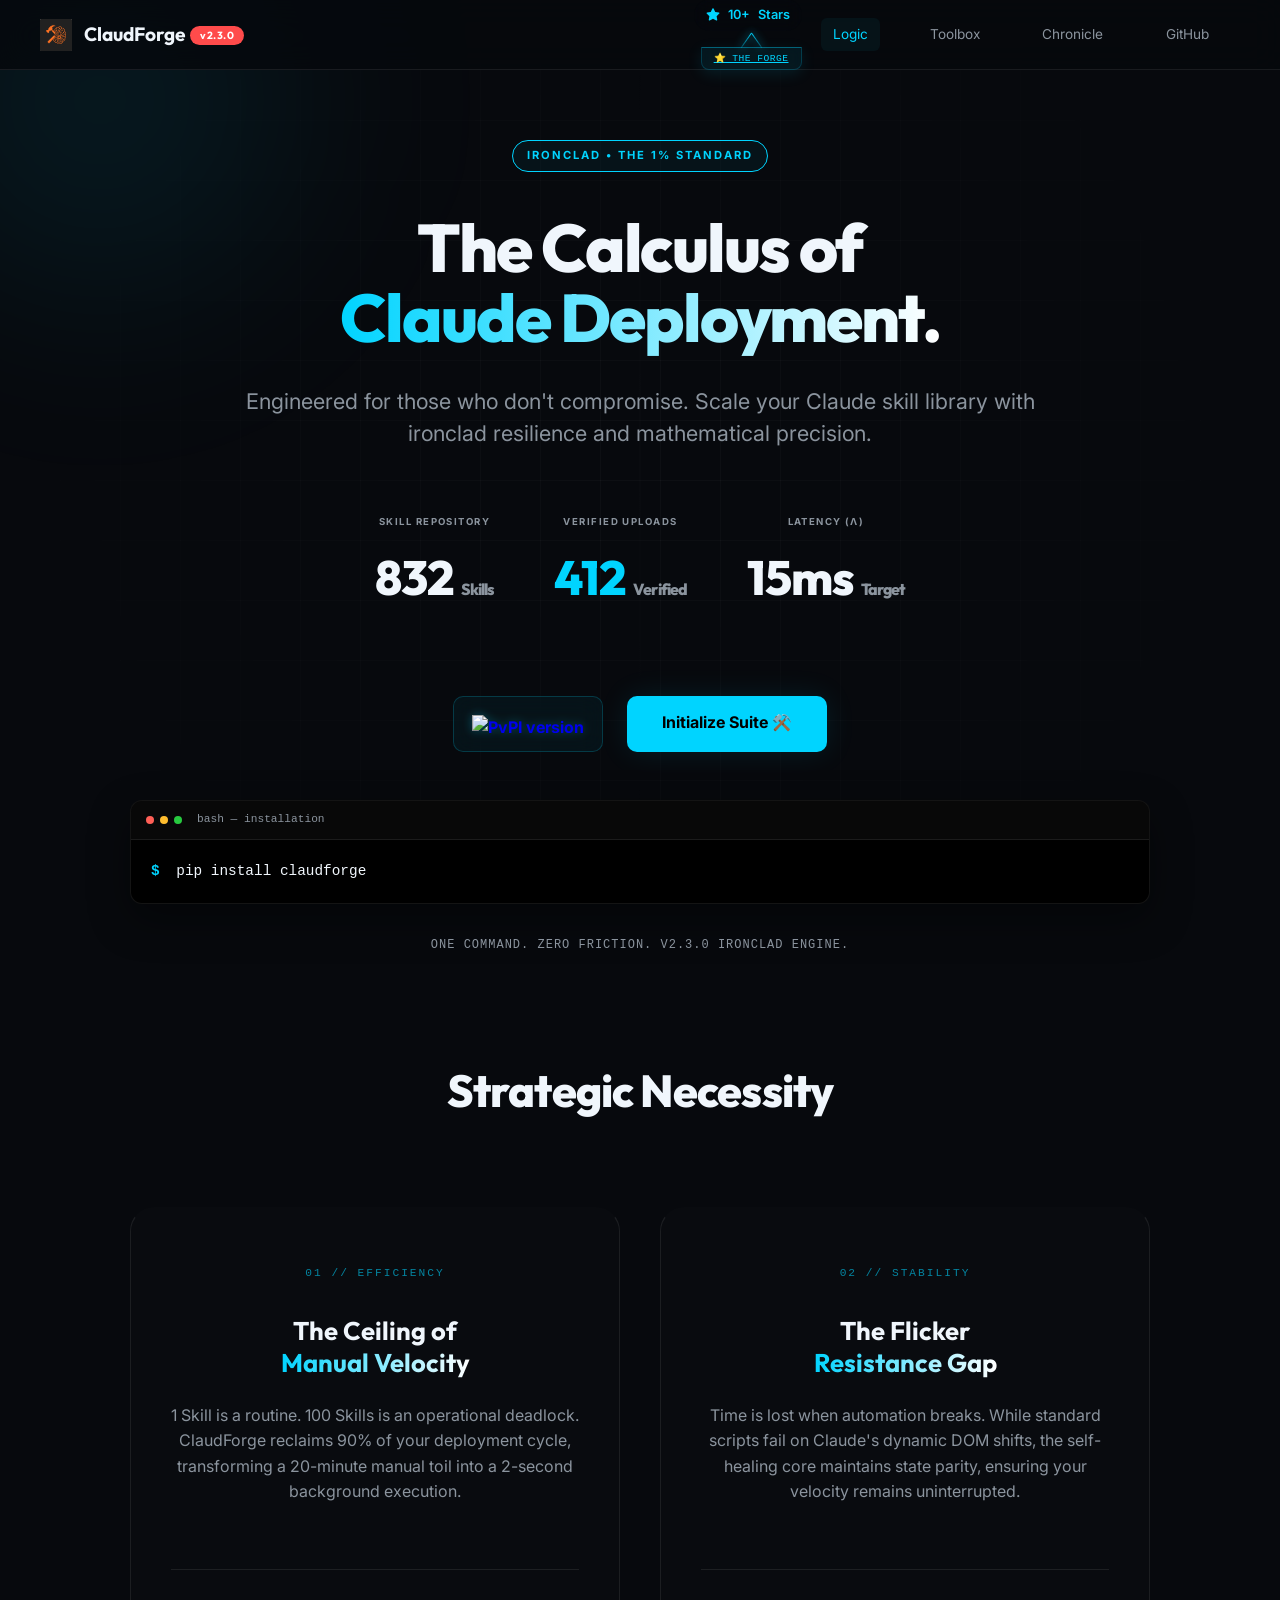
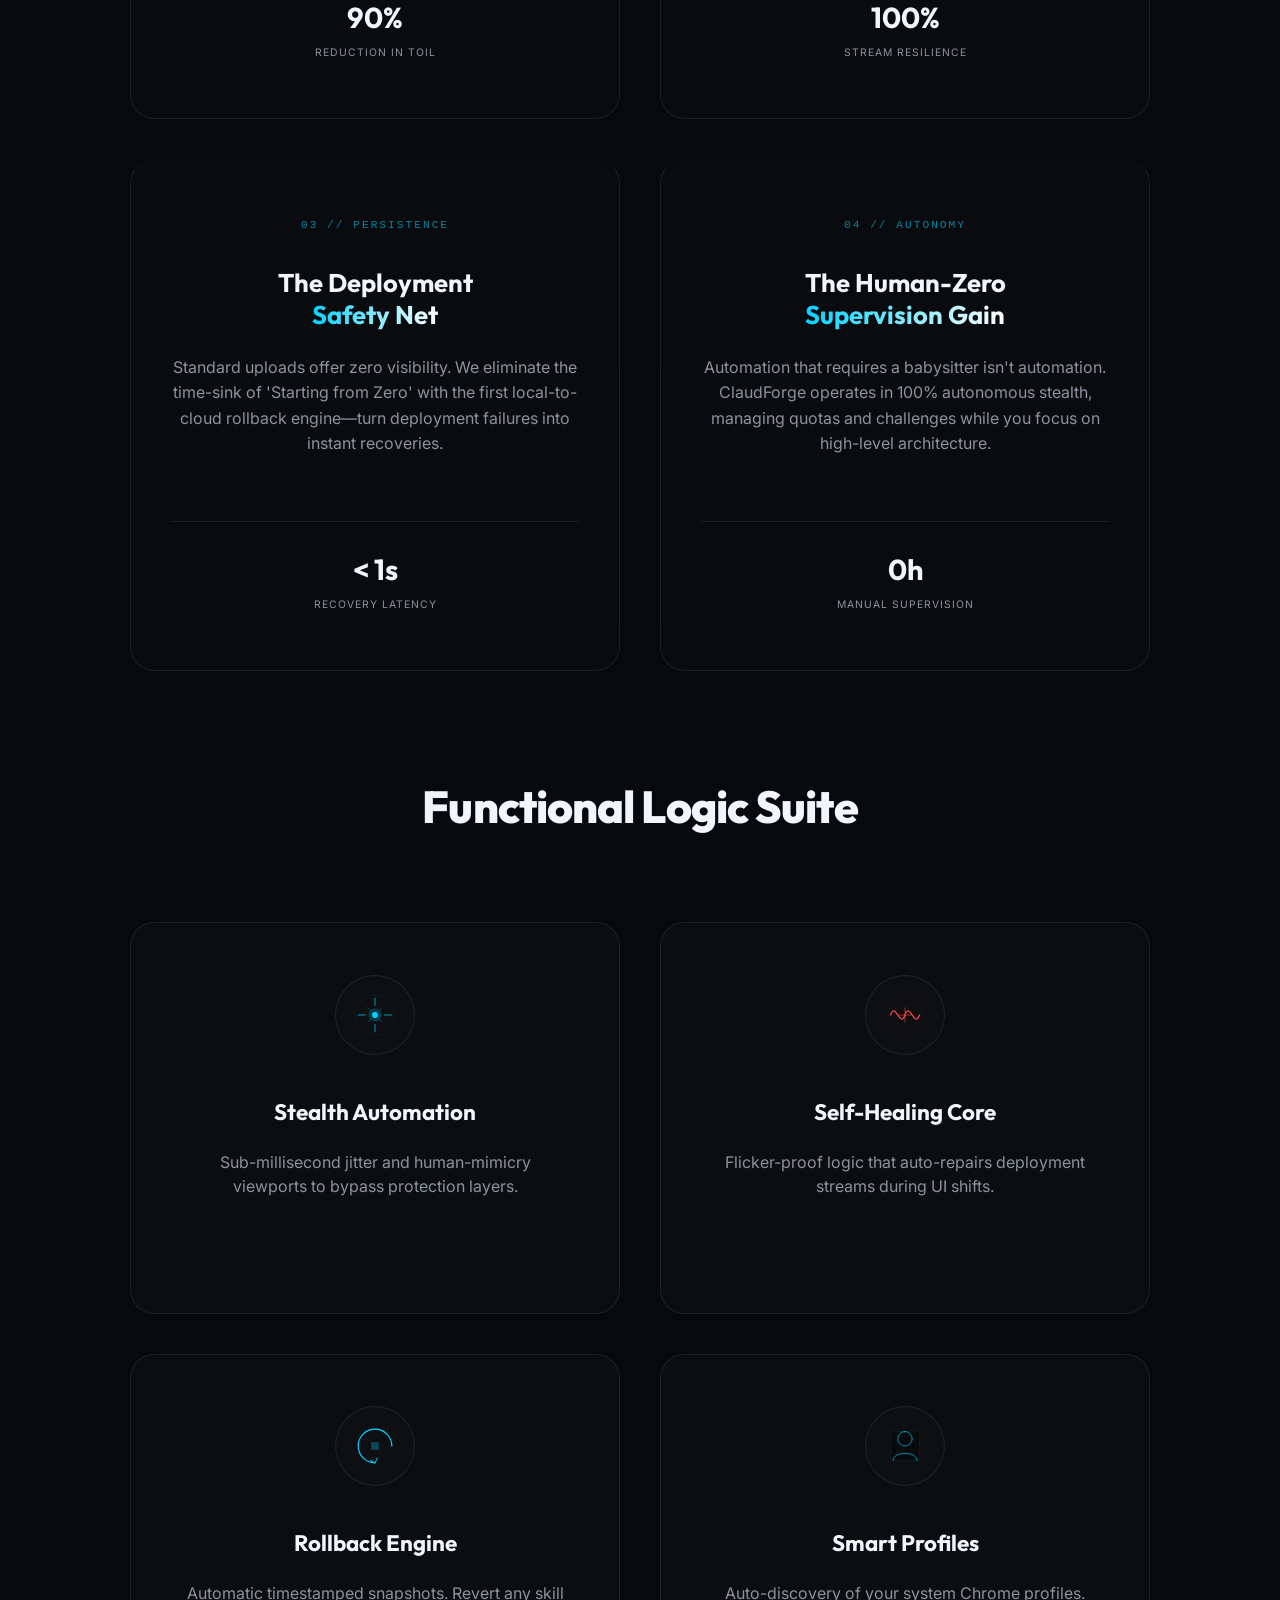
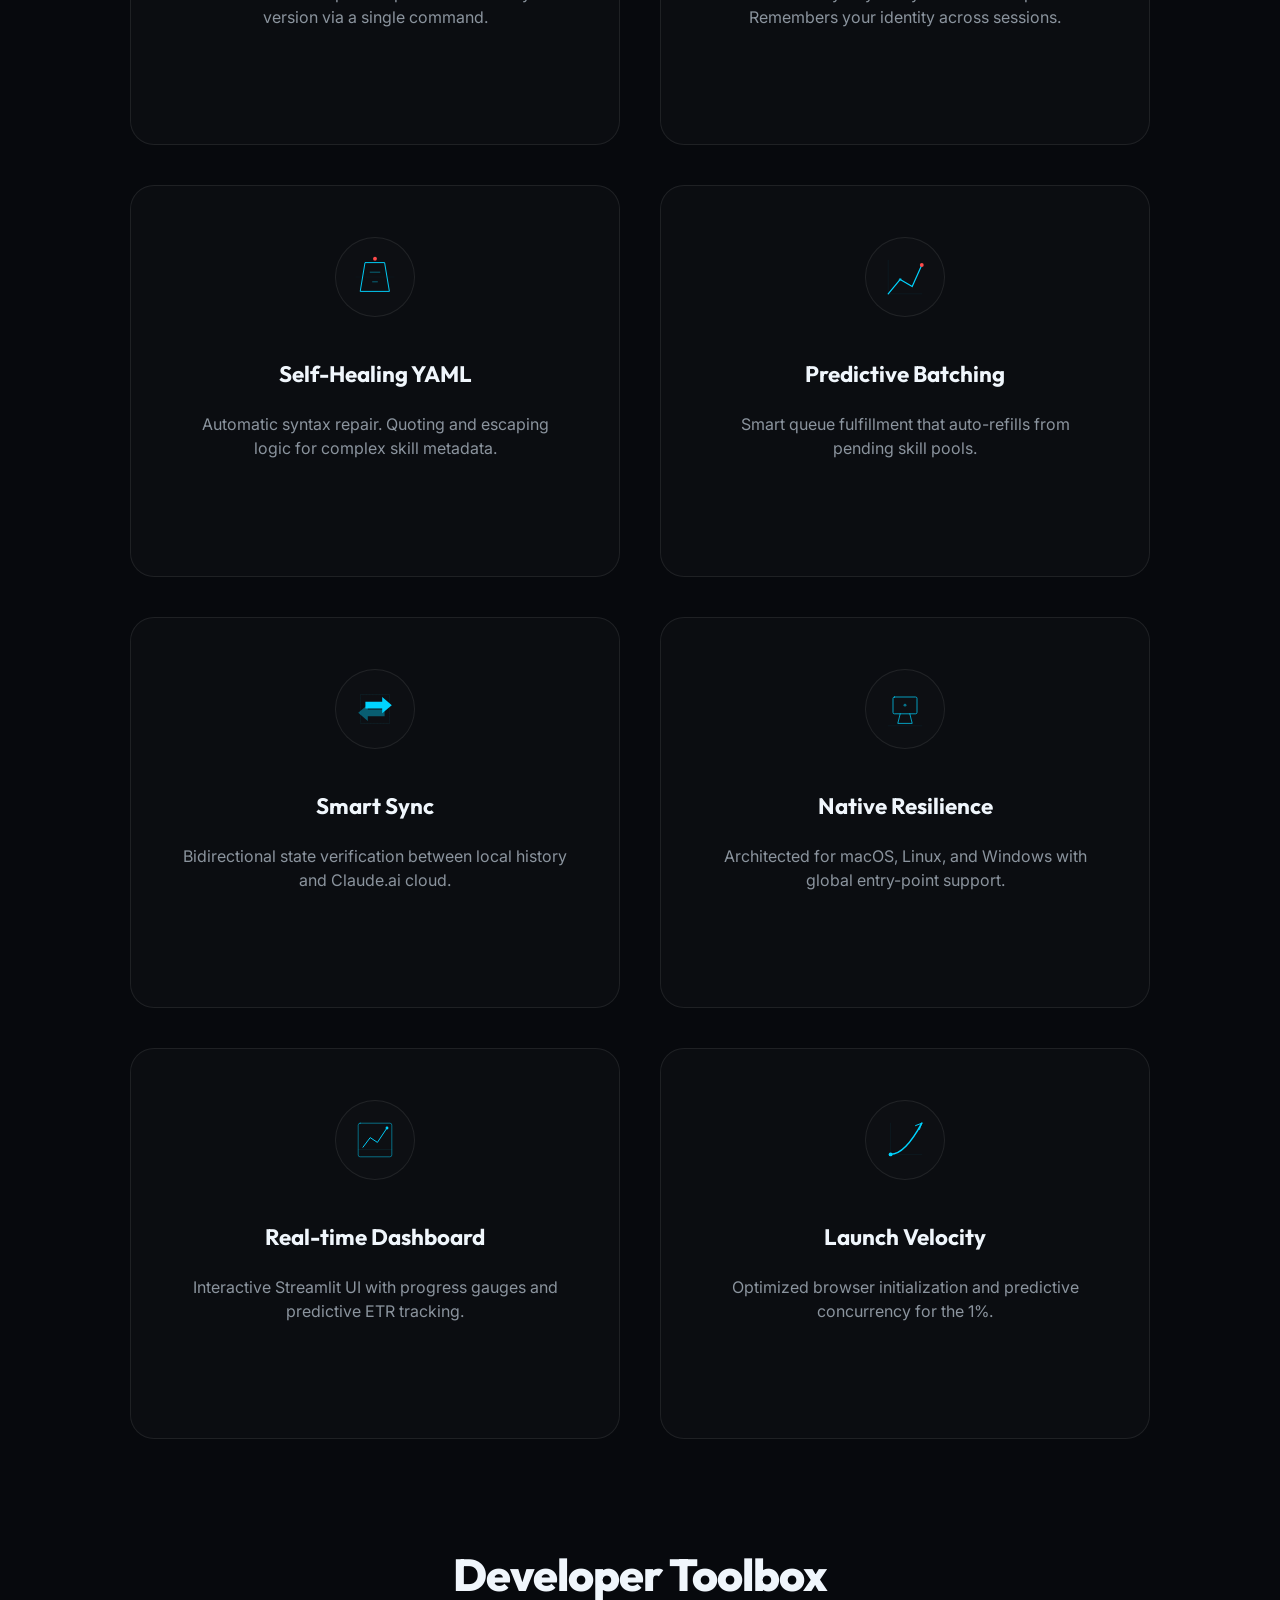
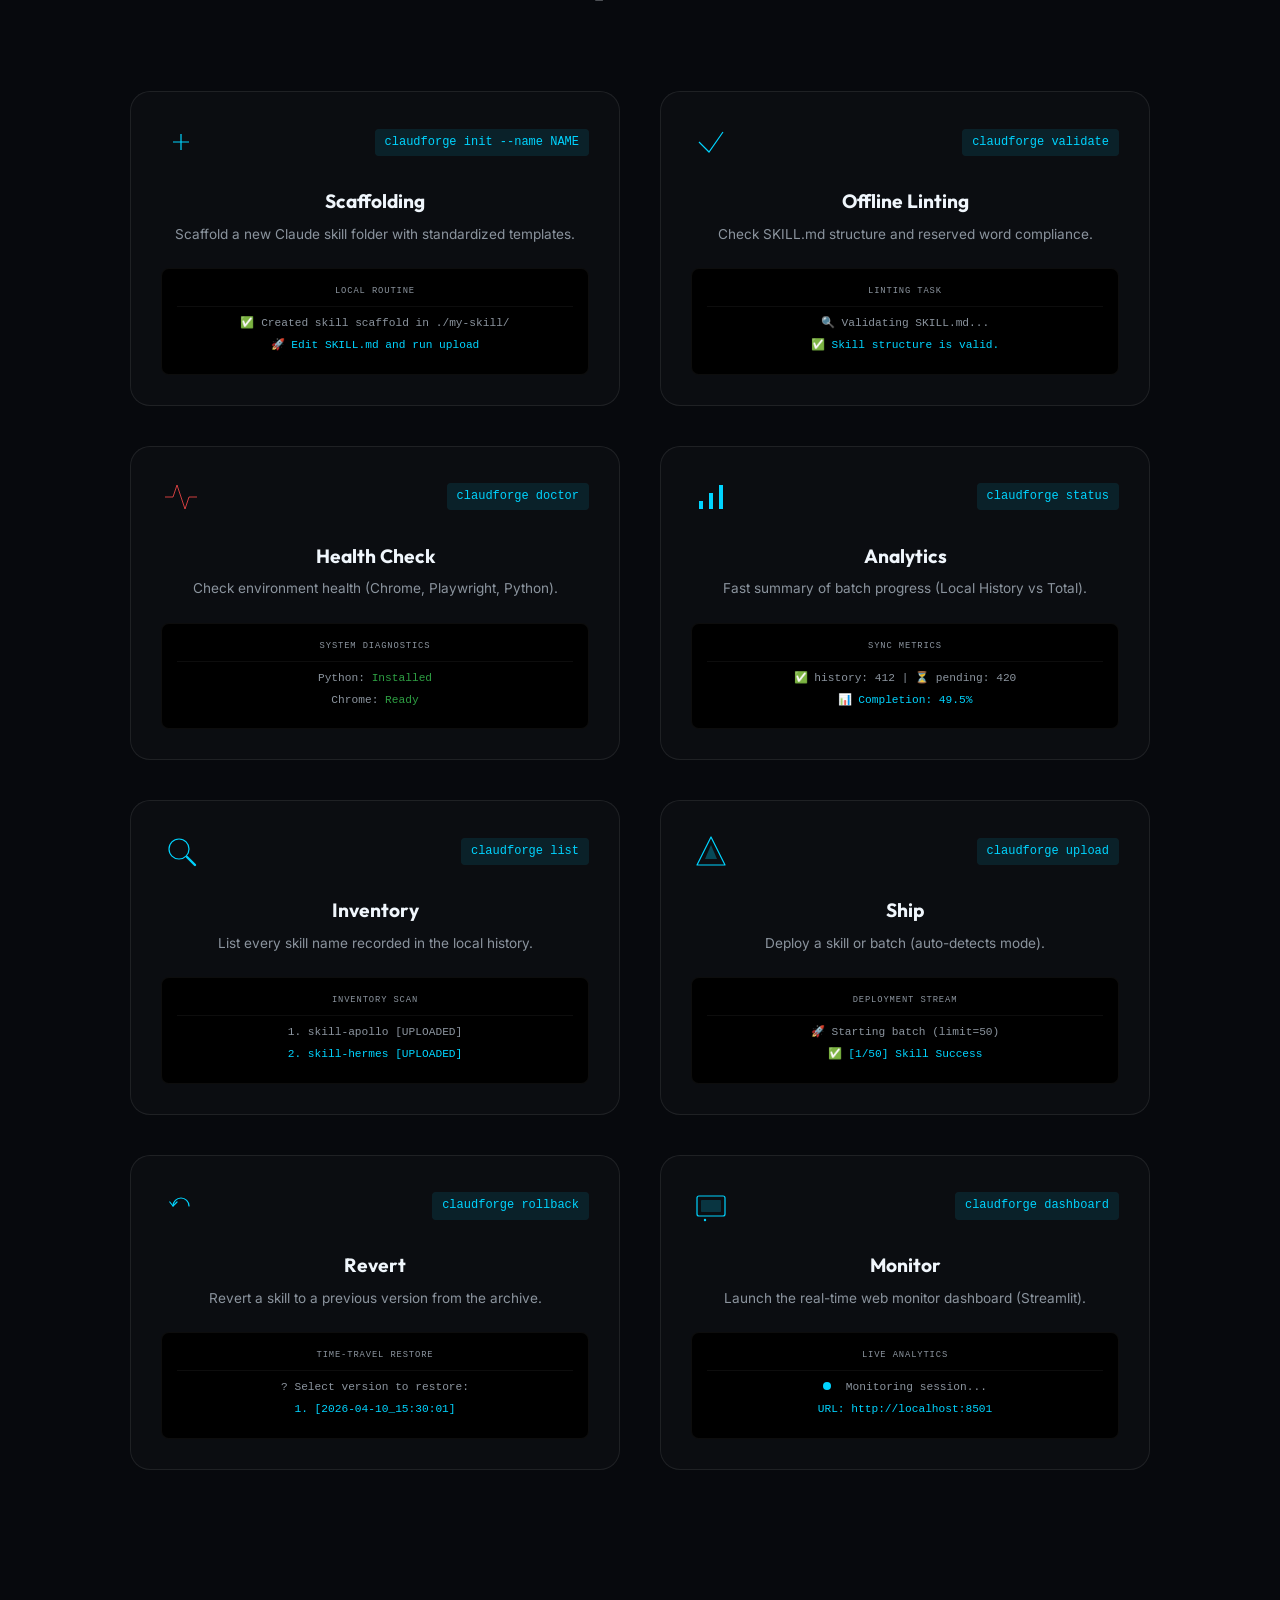
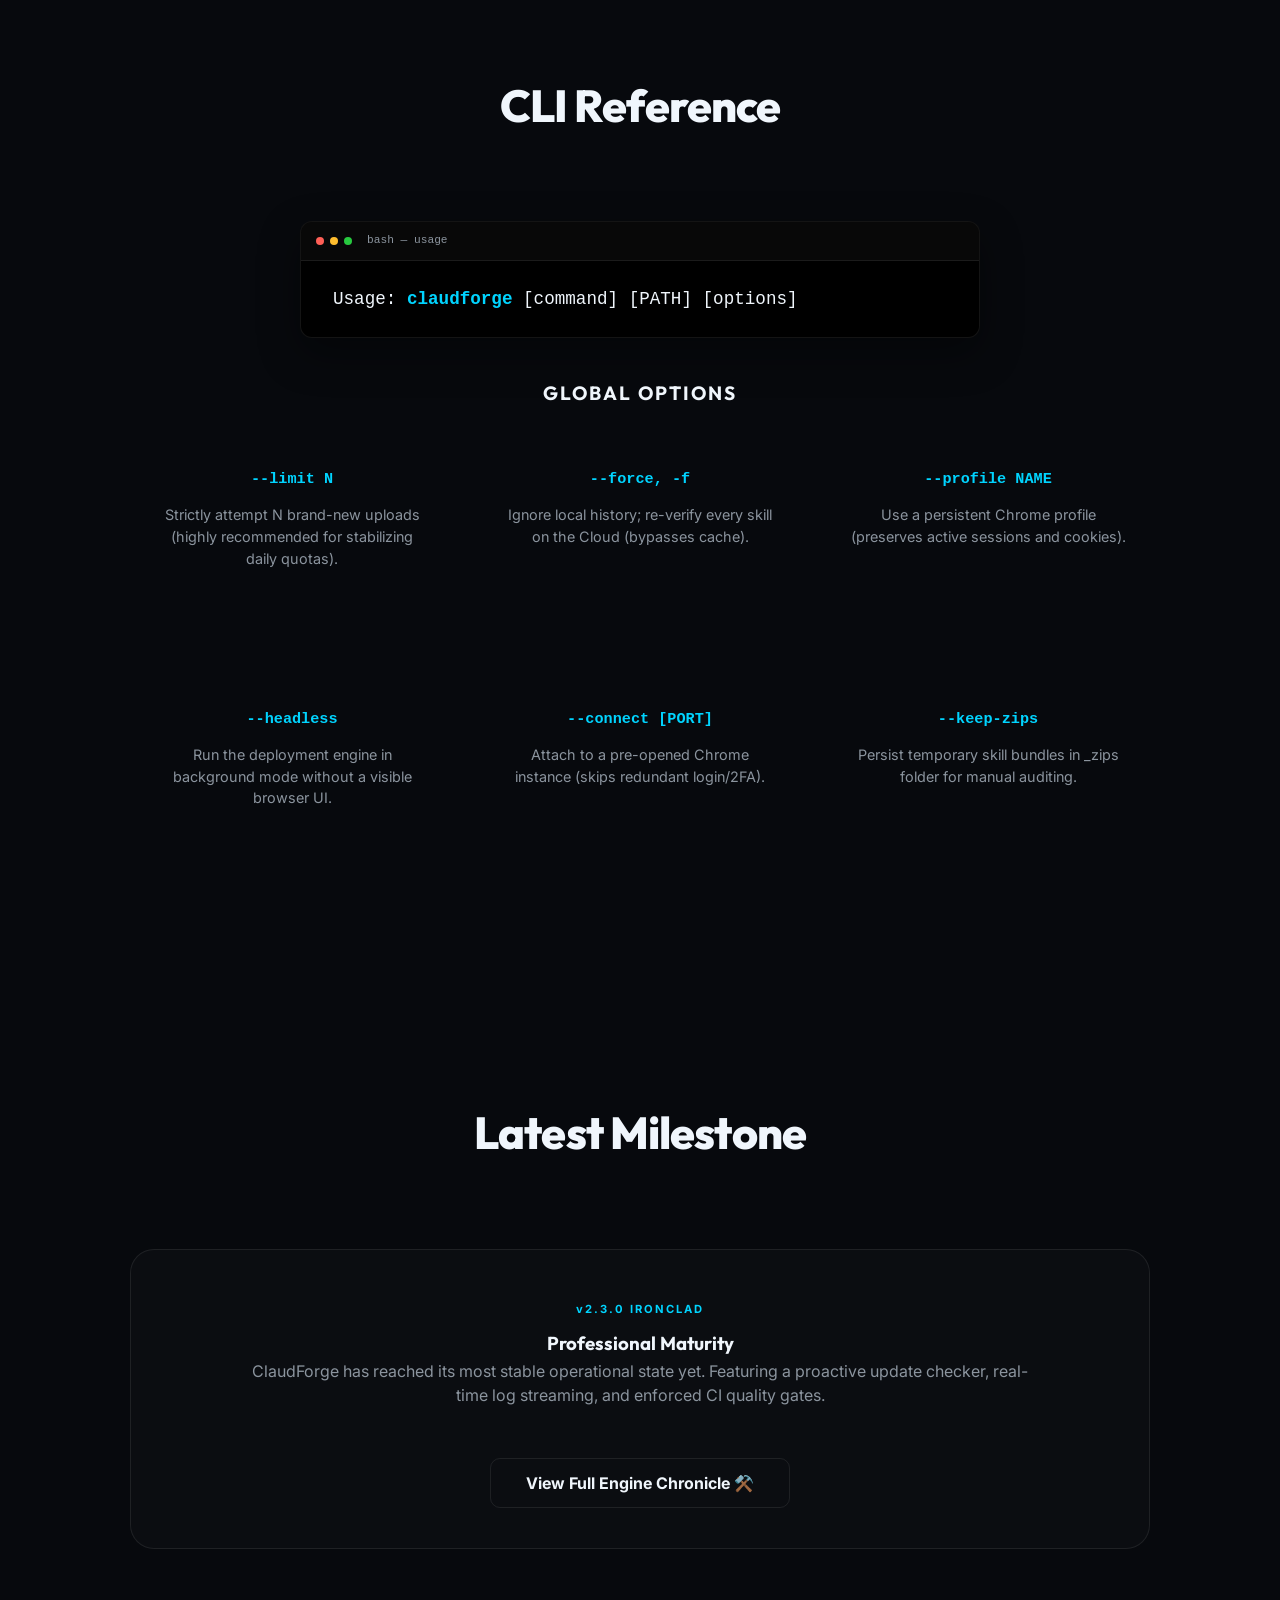
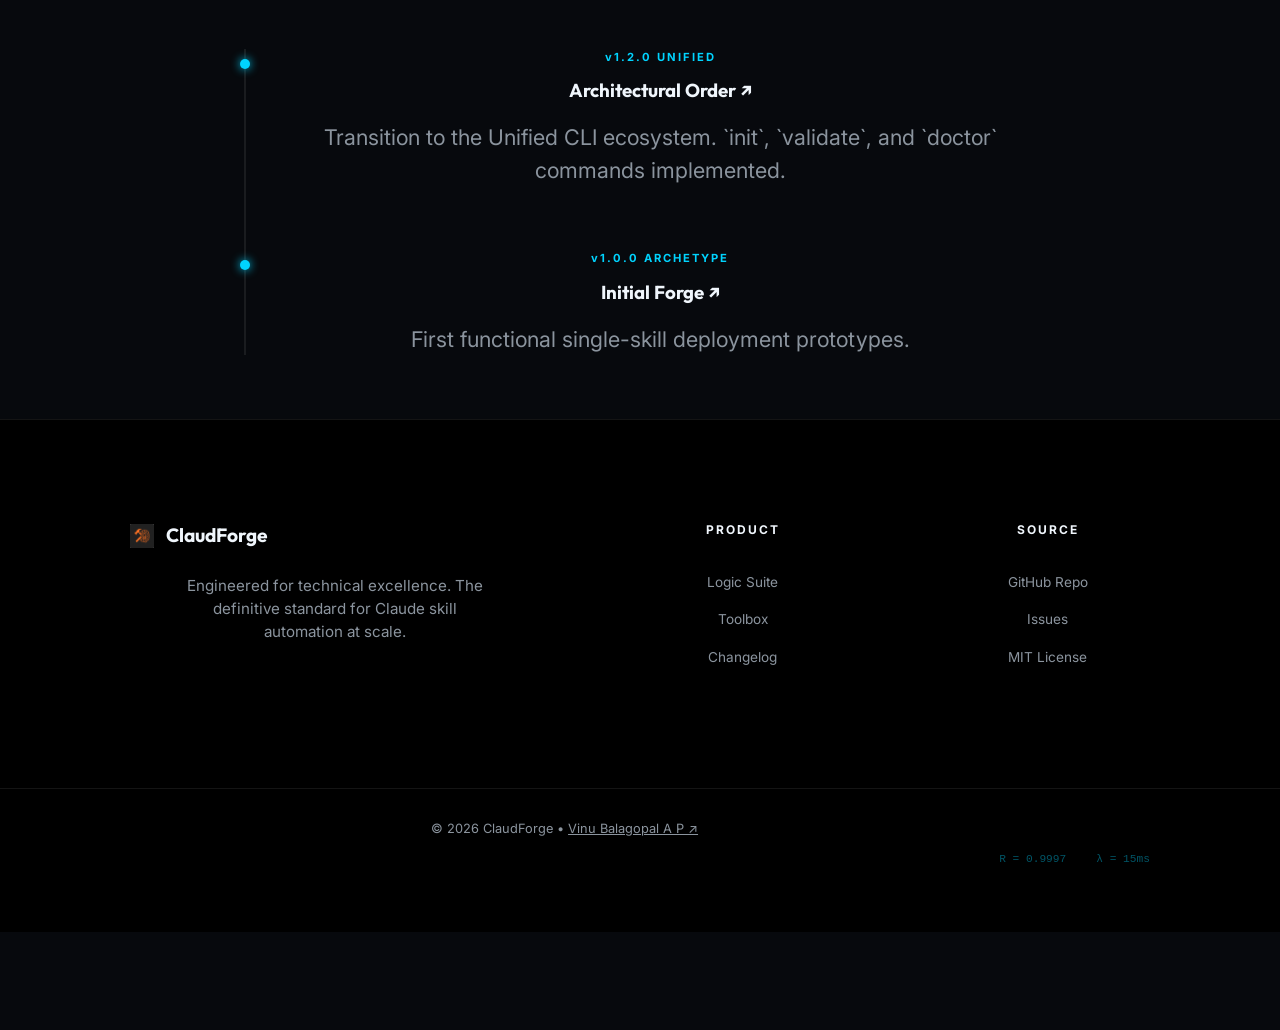
==== website/index.html @ d0386221 "feat: overhaul website navigation, add documentation and changelog pages, and implement visual captu" ====
<!DOCTYPE html>
<html lang="en">
<head>
    <meta charset="UTF-8">
    <meta name="viewport" content="width=device-width, initial-scale=1.0">
    <title>ClaudForge — Automate Claude.ai Skills Uploads | CLI Tool</title>
    
    <meta name="description" content="Deploy 100+ Claude.ai skills with ironclad reliability. ClaudForge IRONCLAD features a mathematically optimized core, self-healing automation, and real-time monitoring.">
    <meta name="keywords" content="claude, skills, automation, cli, mcp, playwright, bulk upload, claudforge, ai automation">
    <link rel="canonical" href="https://claudforge.vercel.app/">

    <!-- Social Media Preview (OG) -->
    <meta property="og:type" content="website">
    <meta property="og:url" content="https://claudforge.vercel.app/">
    <meta property="og:title" content="ClaudForge — The Calculus of Claude Deployment">
    <meta property="og:description" content="Scale your Claude skill library with ironclad resilience and mathematical precision.">
    <meta property="og:image" content="https://claudforge.vercel.app/assets/og-image.png">
    <meta property="og:image:width" content="1200">
    <meta property="og:image:height" content="630">
    <meta property="og:image:alt" content="ClaudForge — The Calculus of Claude Deployment">

    <!-- Twitter Preview -->
    <meta name="twitter:card" content="summary_large_image">
    <meta name="twitter:url" content="https://claudforge.vercel.app/">
    <meta name="twitter:title" content="ClaudForge — The Calculus of Claude Deployment">
    <meta name="twitter:description" content="Engineered for those who don't compromise. The definitive standard for Claude skill automation.">
    <meta name="twitter:image" content="https://claudforge.vercel.app/assets/og-image.png">

    <!-- JSON-LD Structured Data -->
    <script type="application/ld+json">
    {
      "@context": "https://schema.org",
      "@type": "SoftwareApplication",
      "name": "ClaudForge",
      "description": "High-performance CLI suite for automating Claude.ai Skills uploads using Playwright.",
      "applicationCategory": "DeveloperApplication",
      "operatingSystem": "macOS, Windows, Linux",
      "url": "https://claudforge.vercel.app",
      "downloadUrl": "https://pypi.org/project/claudforge/",
      "softwareVersion": "2.3.0",
      "author": {
        "@type": "Person",
        "name": "Vinu Balagopal A P"
      },
      "keywords": "claude, skills, automation, cli, mcp, playwright"
    }
    </script>
    
    <link rel="stylesheet" href="style.css">
    <link rel="preconnect" href="https://fonts.googleapis.com">
    <link rel="preconnect" href="https://fonts.gstatic.com" crossorigin>
    <link href="https://fonts.googleapis.com/css2?family=Inter:wght@400;600;800&family=Outfit:wght@400;700&display=swap" rel="stylesheet">
    
    <link rel="icon" type="image/x-icon" href="assets/favicon/favicon.ico">
    <link rel="icon" type="image/png" sizes="32x32" href="assets/favicon/favicon-32x32.png">
    <link rel="icon" type="image/png" sizes="16x16" href="assets/favicon/favicon-16x16.png">
    <link rel="apple-touch-icon" sizes="180x180" href="assets/favicon/apple-touch-icon.png">
    <link rel="manifest" href="assets/favicon/site.webmanifest">
    
    <style>
        html { scroll-behavior: smooth; }
    </style>
</head>
<body class="ironclad-theme">

    <div class="math-grid"></div>
    <div class="glow-orb" id="orb-1"></div>

    <input type="checkbox" id="menu-check">
    <nav class="glass-nav">
        <div class="container nav-flex">
            <div class="nav-col-left">
                <div class="logo">
                    <img src="assets/favicon/logo.svg" alt="ClaudForge" width="32">
                    <span>ClaudForge <span class="badge-v">v2.3.0</span></span>
                </div>
            </div>

            <div class="nav-col-center">
                <div class="nav-stars-assembly" id="gh-stars-sign">
                    <div class="stars-upper">
                        <svg viewBox="0 0 16 16" width="14" height="14" fill="currentColor"><path d="M8 .25a.75.75 0 0 1 .673.418l1.882 3.815 4.21.612a.75.75 0 0 1 .416 1.279l-3.046 2.97.719 4.192a.75.75 0 0 1-1.088.791L8 12.347l-3.766 1.98a.75.75 0 0 1-1.088-.79l.72-4.194L.818 6.374a.75.75 0 0 1 .416-1.28l4.21-.611L7.327.668A.75.75 0 0 1 8 .25Z"></path></svg>
                        <span id="star-count">...</span> Stars
                    </div>
                    <a href="https://github.com/VinuBalagopalAP/claudforge" target="_blank" class="hanging-board">⭐ THE FORGE</a>
                </div>
            </div>

            <div class="nav-col-right">
                <div class="nav-links">
                    <a href="index.html" class="active">Logic</a>
                    <a href="docs.html">Toolbox</a>
                    <a href="changelog.html">Chronicle</a>
                    <a href="https://github.com/VinuBalagopalAP/claudforge" target="_blank">GitHub</a>
                </div>
                
                <label for="menu-check" class="menu-toggle">
                    <span></span>
                    <span></span>
                    <span></span>
                </label>
            </div>
        </div>
    </nav>

    <!-- HERO SECTION (PROPER - UNCHANGED) -->
    <header class="hero">
        <div class="container">
            <div class="hero-content">
                <div class="hero-badge animate-in">IRONCLAD • THE 1% STANDARD</div>
                <h1 class="animate-in">The Calculus of <br><span class="gradient-text">Claude Deployment.</span></h1>
                <p class="animate-in delay-1">Engineered for those who don't compromise. Scale your Claude skill library with ironclad resilience and mathematical precision.</p>
                
                <div class="prodigious-metrics animate-in delay-2">
                    <div class="p-stat">
                        <label>SKILL REPOSITORY</label>
                        <span>832<small> Skills</small></span>
                    </div>
                    <div class="p-stat highlighting">
                        <label>VERIFIED UPLOADS</label>
                        <span>412<small> Verified</small></span>
                    </div>
                    <div class="p-stat">
                        <label>LATENCY (λ)</label>
                        <span>15ms<small> Target</small></span>
                    </div>
                </div>

                <div class="hero-btns animate-in delay-3">
                    <a href="https://pypi.org/project/claudforge/" class="btn btn-pypi" target="_blank">
                        <img src="https://img.shields.io/pypi/v/claudforge?color=blue&label=PyPI&logo=pypi&logoColor=white" alt="PyPI version">
                    </a>
                    <a href="https://github.com/VinuBalagopalAP/claudforge" class="btn btn-primary">Initialize Suite ⚒️</a>
                </div>

                <div class="terminal-loader animate-in delay-3">
                    <div class="t-top">
                        <div class="t-dots"><span></span><span></span><span></span></div>
                        <span class="t-title">bash — installation</span>
                    </div>
                    <div class="t-body">
                        <span class="t-pmp">$</span> pip install claudforge
                    </div>
                </div>

                <div class="hero-tagline animate-in delay-3">One Command. Zero Friction. v2.3.0 IRONCLAD Engine.</div>
            </div>
        </div>
    <!-- WHY CLAUDFORGE (STRATEGIC NECESSITY) -->
    <section id="why-claudforge" class="why-section animate-on-scroll">
        <div class="container">
            <h2 class="section-title">Strategic Necessity</h2>
            <div class="why-grid">
                
                <!-- TIME/VELOCITY -->
                <div class="why-card">
                    <div class="w-label">01 // EFFICIENCY</div>
                    <h3>The Ceiling of <br><span class="gradient-text">Manual Velocity</span></h3>
                    <p>1 Skill is a routine. 100 Skills is an operational deadlock. ClaudForge reclaims 90% of your deployment cycle, transforming a 20-minute manual toil into a 2-second background execution.</p>
                    <div class="metric">
                        <div class="m-val">90%</div>
                        <div class="m-label">Reduction in Toil</div>
                    </div>
                </div>

                <!-- RESILIENCE -->
                <div class="why-card">
                    <div class="w-label">02 // STABILITY</div>
                    <h3>The Flicker <br><span class="gradient-text">Resistance Gap</span></h3>
                    <p>Time is lost when automation breaks. While standard scripts fail on Claude's dynamic DOM shifts, the self-healing core maintains state parity, ensuring your velocity remains uninterrupted.</p>
                    <div class="metric">
                        <div class="m-val">100%</div>
                        <div class="m-label">Stream Resilience</div>
                    </div>
                </div>

                <!-- RECOVERY -->
                <div class="why-card">
                    <div class="w-label">03 // PERSISTENCE</div>
                    <h3>The Deployment <br><span class="gradient-text">Safety Net</span></h3>
                    <p>Standard uploads offer zero visibility. We eliminate the time-sink of 'Starting from Zero' with the first local-to-cloud rollback engine—turn deployment failures into instant recoveries.</p>
                    <div class="metric">
                        <div class="m-val">< 1s</div>
                        <div class="m-label">Recovery Latency</div>
                    </div>
                </div>

                <!-- AUTONOMY -->
                <div class="why-card">
                    <div class="w-label">04 // AUTONOMY</div>
                    <h3>The Human-Zero <br><span class="gradient-text">Supervision Gain</span></h3>
                    <p>Automation that requires a babysitter isn't automation. ClaudForge operates in 100% autonomous stealth, managing quotas and challenges while you focus on high-level architecture.</p>
                    <div class="metric">
                        <div class="m-val">0h</div>
                        <div class="m-label">Manual Supervision</div>
                    </div>
                </div>

            </div>
        </div>
    </section>

    <section id="logic-suite" class="master-suite animate-on-scroll">
        <div class="container">
            <h2 class="section-title">Functional Logic Suite</h2>
            <div class="feature-grid-3d">
                
                <!-- STEALTH -->
                <div class="suite-card glass">
                    <div class="s-math-icon aligned">
                        <svg viewBox="0 0 100 100">
                            <circle cx="50" cy="50" r="42" fill="none" stroke="var(--primary)" stroke-width="0.5" stroke-dasharray="2,2" opacity="0.3"/>
                            <path d="M50,15 L50,30 M50,70 L50,85 M15,50 L30,50 M70,50 L85,50" stroke="var(--primary)" stroke-width="1.5" stroke-linecap="round"/>
                            <path d="M35,35 L42,42 M58,58 L65,65 M35,65 L42,58 M58,42 L65,35" stroke="var(--primary)" stroke-width="1" opacity="0.5"/>
                            <circle cx="50" cy="50" r="6" fill="var(--primary)" class="particle"/>
                            <circle cx="50" cy="50" r="12" fill="none" stroke="var(--primary)" stroke-width="0.5"/>
                        </svg>
                    </div>
                    <h4>Stealth Automation</h4>
                    <p>Sub-millisecond jitter and human-mimicry viewports to bypass protection layers.</p>
                </div>

                <!-- SELF-HEALING -->
                <div class="suite-card glass">
                    <div class="s-math-icon aligned">
                        <svg viewBox="0 0 100 100">
                            <path d="M20,50 C30,20 40,80 50,50 C60,20 70,80 80,50" fill="none" stroke="var(--accent)" stroke-width="2.5" class="wave-path"/>
                            <circle cx="50" cy="50" r="35" fill="none" stroke="var(--accent)" stroke-width="0.5" opacity="0.2"/>
                            <path d="M35,50 L65,50 M50,35 L50,65" stroke="var(--accent)" stroke-width="1.5" opacity="0.8"/>
                        </svg>
                    </div>
                    <h4>Self-Healing Core</h4>
                    <p>Flicker-proof logic that auto-repairs deployment streams during UI shifts.</p>
                </div>

                <!-- ROLLBACK -->
                <div class="suite-card glass">
                    <div class="s-math-icon aligned">
                        <svg viewBox="0 0 100 100">
                            <path d="M85,50 A35,35 0 1,0 50,85" fill="none" stroke="var(--primary)" stroke-width="2.5" stroke-linecap="round"/>
                            <path d="M50,85 L40,80 M50,85 L55,75" stroke="var(--primary)" stroke-width="2" stroke-linecap="round"/>
                            <rect x="42" y="42" width="16" height="16" rx="2" fill="var(--primary)" opacity="0.3"/>
                            <path d="M30,30 L70,70" stroke="var(--primary)" stroke-width="0.5" opacity="0.2"/>
                        </svg>
                    </div>
                    <h4>Rollback Engine</h4>
                    <p>Automatic timestamped snapshots. Revert any skill version via a single command.</p>
                </div>

                <!-- SMART PROFILES -->
                <div class="suite-card glass">
                    <div class="s-math-icon aligned">
                        <svg viewBox="0 0 100 100">
                            <circle cx="50" cy="35" r="15" stroke="var(--primary)" stroke-width="2" fill="none"/>
                            <path d="M25,80 C25,60 75,60 75,80" stroke="var(--primary)" stroke-width="2" fill="none"/>
                            <rect x="20" y="20" width="60" height="60" rx="4" stroke="var(--primary)" stroke-width="0.5" stroke-dasharray="2,2" opacity="0.3"/>
                        </svg>
                    </div>
                    <h4>Smart Profiles</h4>
                    <p>Auto-discovery of your system Chrome profiles. Remembers your identity across sessions.</p>
                </div>

                <!-- SANITIZATION -->
                <div class="suite-card glass">
                    <div class="s-math-icon aligned">
                        <svg viewBox="0 0 100 100">
                            <path d="M30,20 L70,20 L80,80 L20,80 Z" fill="none" stroke="var(--primary)" stroke-width="2"/>
                            <path d="M40,40 L60,40 M45,60 L55,60" stroke="var(--primary)" stroke-width="1.5" opacity="0.6"/>
                            <circle cx="50" cy="12" r="4" fill="var(--accent)"/>
                            <path d="M10,50 L90,50" stroke="var(--primary)" stroke-width="0.5" opacity="0.1"/>
                        </svg>
                    </div>
                    <h4>Self-Healing YAML</h4>
                    <p>Automatic syntax repair. Quoting and escaping logic for complex skill metadata.</p>
                </div>

                <!-- PREDICTIVE BATCHING -->
                <div class="suite-card glass">
                    <div class="s-math-icon aligned">
                        <svg viewBox="0 0 100 100">
                            <path d="M15,85 L40,55 L65,70 L85,25" fill="none" stroke="var(--primary)" stroke-width="2.5" stroke-linecap="round"/>
                            <circle cx="85" cy="25" r="4" fill="var(--accent)"/>
                            <circle cx="40" cy="55" r="3" fill="var(--primary)" opacity="0.5"/>
                            <path d="M15,85 L85,85 M15,85 L15,15" stroke="var(--primary)" stroke-width="0.5" opacity="0.2"/>
                        </svg>
                    </div>
                    <h4>Predictive Batching</h4>
                    <p>Smart queue fulfillment that auto-refills from pending skill pools.</p>
                </div>

                <!-- SMART SYNC -->
                <div class="suite-card glass">
                    <div class="s-math-icon aligned">
                        <svg viewBox="0 0 100 100">
                            <path d="M30,35 L65,35 L65,25 L85,42 L65,59 L65,49 L30,49 Z" fill="var(--primary)"/>
                            <path d="M70,65 L35,65 L35,75 L15,58 L35,41 L35,51 L70,51 Z" fill="var(--primary)" opacity="0.4"/>
                            <rect x="20" y="20" width="60" height="60" fill="none" stroke="var(--primary)" stroke-width="0.5" stroke-dasharray="1,2" opacity="0.3"/>
                        </svg>
                    </div>
                    <h4>Smart Sync</h4>
                    <p>Bidirectional state verification between local history and Claude.ai cloud.</p>
                </div>

                <!-- MULTI-PLATFORM -->
                <div class="suite-card glass">
                    <div class="s-math-icon aligned">
                        <svg viewBox="0 0 100 100">
                            <rect x="25" y="25" width="50" height="35" rx="3" stroke="var(--primary)" stroke-width="1.5" fill="none"/>
                            <path d="M40,60 L35,80 L65,80 L60,60" fill="none" stroke="var(--primary)" stroke-width="1.5"/>
                            <circle cx="50" cy="42" r="3" fill="var(--primary)" opacity="0.5"/>
                            <path d="M15,85 L85,85" stroke="var(--primary)" stroke-width="0.5" opacity="0.2"/>
                        </svg>
                    </div>
                    <h4>Native Resilience</h4>
                    <p>Architected for macOS, Linux, and Windows with global entry-point support.</p>
                </div>

                <!-- LIVE MONITOR -->
                <div class="suite-card glass">
                    <div class="s-math-icon aligned">
                        <svg viewBox="0 0 100 100">
                            <rect x="15" y="15" width="70" height="70" rx="4" stroke="var(--primary)" stroke-width="1" fill="none"/>
                            <path d="M25,65 L40,45 L55,55 L75,25" fill="none" stroke="var(--primary)" stroke-width="2" class="wave-path"/>
                            <circle cx="75" cy="25" r="3" fill="var(--primary)"/>
                            <line x1="15" y1="70" x2="85" y2="70" stroke="var(--primary)" stroke-width="0.5" opacity="0.3"/>
                        </svg>
                    </div>
                    <h4>Real-time Dashboard</h4>
                    <p>Interactive Streamlit UI with progress gauges and predictive ETR tracking.</p>
                </div>

                <!-- FAST DEPLOY -->
                <div class="suite-card glass">
                    <div class="s-math-icon aligned">
                        <svg viewBox="0 0 100 100">
                            <path d="M20,80 Q50,80 85,15" fill="none" stroke="var(--primary)" stroke-width="3" stroke-linecap="round"/>
                            <path d="M85,15 L72,20 M85,15 L80,28" stroke="var(--primary)" stroke-width="2" stroke-linecap="round"/>
                            <circle cx="20" cy="80" r="4" fill="var(--primary)"/>
                            <path d="M20,80 L20,15 M20,80 L85,80" stroke="var(--primary)" stroke-width="0.5" opacity="0.2"/>
                        </svg>
                    </div>
                    <h4>Launch Velocity</h4>
                    <p>Optimized browser initialization and predictive concurrency for the 1%.</p>
                </div>

            </div>
        </div>
    </section>

    <!-- DEVELOPER TOOLBOX (PERFECT - UNCHANGED) -->
    <section id="toolbox" class="toolbox-section animate-on-scroll">
        <div class="container">
            <h2 class="section-title">Developer Toolbox</h2>
            <div class="toolbox-grid">
                <div class="toolbox-card glass">
                    <div class="t-header">
                        <div class="t-icon"><svg viewBox="0 0 100 100"><path d="M30,50 L70,50 M50,30 L50,70" stroke="var(--primary)" stroke-width="3" /></svg></div>
                        <span class="t-cmd">claudforge init --name NAME</span>
                    </div>
                    <h4>Scaffolding</h4>
                    <p>Scaffold a new Claude skill folder with standardized templates.</p>
                    <div class="t-output">
                        <span class="o-label">Local Routine</span>
                        <span class="o-line">✅ Created skill scaffold in ./my-skill/</span>
                        <span class="o-line highlight">🚀 Edit SKILL.md and run upload</span>
                    </div>
                </div>
                <div class="toolbox-card glass">
                    <div class="t-header">
                        <div class="t-icon"><svg viewBox="0 0 100 100"><path d="M20,50 L45,75 L80,25" fill="none" stroke="var(--primary)" stroke-width="3" /></svg></div>
                        <span class="t-cmd">claudforge validate</span>
                    </div>
                    <h4>Offline Linting</h4>
                    <p>Check SKILL.md structure and reserved word compliance.</p>
                    <div class="t-output">
                        <span class="o-label">Linting Task</span>
                        <span class="o-line">🔍 Validating SKILL.md...</span>
                        <span class="o-line highlight">✅ Skill structure is valid.</span>
                    </div>
                </div>
                <div class="toolbox-card glass">
                    <div class="t-header">
                        <div class="t-icon"><svg viewBox="0 0 100 100"><path d="M10,50 L30,50 L40,20 L60,80 L70,50 L90,50" fill="none" stroke="var(--accent)" stroke-width="2" /></svg></div>
                        <span class="t-cmd">claudforge doctor</span>
                    </div>
                    <h4>Health Check</h4>
                    <p>Check environment health (Chrome, Playwright, Python).</p>
                    <div class="t-output">
                        <span class="o-label">System Diagnostics</span>
                        <span class="o-line">Python: <span class="o-green">Installed</span></span>
                        <span class="o-line">Chrome: <span class="o-green">Ready</span></span>
                    </div>
                </div>
                <div class="toolbox-card glass">
                    <div class="t-header">
                        <div class="t-icon"><svg viewBox="0 0 100 100"><rect x="20" y="60" width="10" height="20" fill="var(--primary)" /><rect x="45" y="40" width="10" height="40" fill="var(--primary)" /><rect x="70" y="20" width="10" height="60" fill="var(--primary)" /></svg></div>
                        <span class="t-cmd">claudforge status</span>
                    </div>
                    <h4>Analytics</h4>
                    <p>Fast summary of batch progress (Local History vs Total).</p>
                    <div class="t-output">
                        <span class="o-label">Sync Metrics</span>
                        <span class="o-line">✅ history: 412 | ⏳ pending: 420</span>
                        <span class="o-line highlight">📊 Completion: 49.5%</span>
                    </div>
                </div>
                <!-- NEW CARDS START -->
                <div class="toolbox-card glass">
                    <div class="t-header">
                        <div class="t-icon"><svg viewBox="0 0 100 100"><circle cx="45" cy="45" r="25" fill="none" stroke="var(--primary)" stroke-width="3"/><line x1="65" y1="65" x2="85" y2="85" stroke="var(--primary)" stroke-width="6" stroke-linecap="round"/></svg></div>
                        <span class="t-cmd">claudforge list</span>
                    </div>
                    <h4>Inventory</h4>
                    <p>List every skill name recorded in the local history.</p>
                    <div class="t-output">
                        <span class="o-label">Inventory Scan</span>
                        <span class="o-line">1. skill-apollo [UPLOADED]</span>
                        <span class="o-line highlight">2. skill-hermes [UPLOADED]</span>
                    </div>
                </div>
                <div class="toolbox-card glass">
                    <div class="t-header">
                        <div class="t-icon"><svg viewBox="0 0 100 100"><path d="M50,15 L15,85 L85,85 Z" fill="none" stroke="var(--primary)" stroke-width="3" stroke-linejoin="round"/><path d="M50,35 L35,70 L65,70 Z" fill="var(--primary)" opacity="0.3"/></svg></div>
                        <span class="t-cmd">claudforge upload</span>
                    </div>
                    <h4>Ship</h4>
                    <p>Deploy a skill or batch (auto-detects mode).</p>
                    <div class="t-output">
                        <span class="o-label">Deployment Stream</span>
                        <span class="o-line">🚀 Starting batch (limit=50)</span>
                        <span class="o-line highlight">✅ [1/50] Skill Success</span>
                    </div>
                </div>
                <div class="toolbox-card glass">
                    <div class="t-header">
                        <div class="t-icon"><svg viewBox="0 0 100 100"><path d="M30,50 A20,20 0 1,1 70,50" fill="none" stroke="var(--primary)" stroke-width="3" stroke-linecap="round"/><path d="M22,40 L30,50 L40,40" fill="none" stroke="var(--primary)" stroke-width="3" stroke-linecap="round" stroke-linejoin="round"/></svg></div>
                        <span class="t-cmd">claudforge rollback</span>
                    </div>
                    <h4>Revert</h4>
                    <p>Revert a skill to a previous version from the archive.</p>
                    <div class="t-output">
                        <span class="o-label">Time-Travel Restore</span>
                        <span class="o-line">? Select version to restore:</span>
                        <span class="o-line highlight">1. [2026-04-10_15:30:01]</span>
                    </div>
                </div>
                <div class="toolbox-card glass">
                    <div class="t-header">
                        <div class="t-icon"><svg viewBox="0 0 100 100"><rect x="15" y="25" width="70" height="50" rx="5" fill="none" stroke="var(--primary)" stroke-width="3"/><rect x="25" y="35" width="50" height="30" rx="2" fill="var(--primary)" opacity="0.2"/><circle cx="35" cy="85" r="3" fill="var(--primary)"/></svg></div>
                        <span class="t-cmd">claudforge dashboard</span>
                    </div>
                    <h4>Monitor</h4>
                    <p>Launch the real-time web monitor dashboard (Streamlit).</p>
                    <div class="t-output">
                        <span class="o-label">Live Analytics</span>
                        <span class="o-line"><span class="pulse"></span> Monitoring session...</span>
                        <span class="o-line highlight">URL: http://localhost:8501</span>
                    </div>
                </div>
                <!-- NEW CARDS END -->
            </div>
        </div>
    </section>
    
    <section id="reference" class="cli-reference animate-on-scroll">
        <div class="container">
            <h2 class="section-title">CLI Reference</h2>
            
            <div class="terminal-loader cli-usage">
                <div class="t-top">
                    <div class="t-dots"><span></span><span></span><span></span></div>
                    <span class="t-title">bash — usage</span>
                </div>
                <div class="t-body">
                    <code>Usage: <span class="highlight">claudforge</span> [command] [PATH] [options]</code>
                </div>
            </div>

            <div class="options-container">
                <h3 class="subsection-title">Global Options</h3>
                <div class="options-grid">
                    <div class="option-item">
                        <div class="opt-tag">--limit N</div>
                        <p>Strictly attempt N brand-new uploads (highly recommended for stabilizing daily quotas).</p>
                    </div>
                    <div class="option-item">
                        <div class="opt-tag">--force, -f</div>
                        <p>Ignore local history; re-verify every skill on the Cloud (bypasses cache).</p>
                    </div>
                    <div class="option-item">
                        <div class="opt-tag">--profile NAME</div>
                        <p>Use a persistent Chrome profile (preserves active sessions and cookies).</p>
                    </div>
                    <div class="option-item">
                        <div class="opt-tag">--headless</div>
                        <p>Run the deployment engine in background mode without a visible browser UI.</p>
                    </div>
                    <div class="option-item">
                        <div class="opt-tag">--connect [PORT]</div>
                        <p>Attach to a pre-opened Chrome instance (skips redundant login/2FA).</p>
                    </div>
                    <div class="option-item">
                        <div class="opt-tag">--keep-zips</div>
                        <p>Persist temporary skill bundles in _zips folder for manual auditing.</p>
                    </div>
                </div>
            </div>
        </div>
    </section>

    <section id="history" class="history-section animate-on-scroll">
        <div class="container">
            <h2 class="section-title">Latest Milestone</h2>
            <div class="suite-card glass active-milestone">
                <div class="t-date">v2.3.0 IRONCLAD</div>
                <h3>Professional Maturity</h3>
                <p> ClaudForge has reached its most stable operational state yet. Featuring a proactive update checker, real-time log streaming, and enforced CI quality gates. </p>
                <div style="margin-top: 2rem;">
                    <a href="changelog.html" class="btn btn-outline">View Full Engine Chronicle ⚒️</a>
                </div>
            </div>
        </div>
    </section>
    <div class="timeline">
        <div class="timeline-item">
                    <div class="t-date">v1.2.0 UNIFIED</div>
                    <div class="t-content">
                        <h3><a href="archive/v1/index.html" style="color: inherit; text-decoration: none;">Architectural Order ↗</a></h3>
                        <p>Transition to the Unified CLI ecosystem. `init`, `validate`, and `doctor` commands implemented.</p>
                    </div>
                </div>
                <div class="timeline-item">
                    <div class="t-date">v1.0.0 ARCHETYPE</div>
                    <div class="t-content">
                        <h3><a href="archive/v1/index.html" style="color: inherit; text-decoration: none;">Initial Forge ↗</a></h3>
                        <p>First functional single-skill deployment prototypes.</p>
                    </div>
                </div>
            </div>
    </div>
    </section>

    <footer class="premium-footer">
        <div class="container foot-grid">
            <div class="foot-col main">
                <div class="logo">
                    <img src="assets/favicon/logo.svg" alt="ClaudForge" width="24">
                    <span>ClaudForge</span>
                </div>
                <p>Engineered for technical excellence. The definitive standard for Claude skill automation at scale.</p>
            </div>
            <div class="foot-col">
                <h5>Product</h5>
                <a href="#logic-suite">Logic Suite</a>
                <a href="#toolbox">Toolbox</a>
                <a href="#history">Changelog</a>
            </div>
            <div class="foot-col">
                <h5>Source</h5>
                <a href="https://github.com/VinuBalagopalAP/claudforge">GitHub Repo</a>
                <a href="https://github.com/VinuBalagopalAP/claudforge/issues">Issues</a>
                <a href="https://github.com/VinuBalagopalAP/claudforge/blob/main/LICENSE">MIT License</a>
            </div>
        </div>
        <div class="foot-bottom">
            <div class="container">
                <p>© 2026 ClaudForge • <a href="https://www.linkedin.com/in/vinubalagopalap/" target="_blank noopener" style="color: inherit;">Vinu Balagopal A P ↗</a>  </p> 
                <div class="foot-labels">
                    <span>R = 0.9997</span>
                    <span>λ = 15ms</span>
                </div>
            </div>
        </div>
    </footer>

    <script>
        // GH Stars Fetch
        async function fetchStars() {
            try {
                const response = await fetch('https://api.github.com/repos/VinuBalagopalAP/claudforge');
                const data = await response.json();
                if (data.stargazers_count !== undefined) {
                    document.getElementById('star-count').innerText = data.stargazers_count;
                }
            } catch (error) {
                console.error('Error fetching stars:', error);
                document.getElementById('star-count').innerText = '10+'; // Fallback
            }
        }
        fetchStars();

        // Reveal Observer
        const observer = new IntersectionObserver((entries) => {
            entries.forEach(entry => {
                if (entry.isIntersecting) entry.target.classList.add('visible');
            });
        }, { threshold: 0.1 });
        document.querySelectorAll('.animate-in, .animate-on-scroll, .suite-card, .toolbox-card').forEach(el => observer.observe(el));
    </script>
</body>
</html>
---- website/style.css ----
:root {
    --bg-dark: #07090D;
    --bg-card: rgba(255, 255, 255, 0.02);
    --primary: #00d4ff;
    --accent: #ff4b4b;
    --text-main: #F0F6FC;
    --text-dim: #8B949E;
    --border: rgba(255, 255, 255, 0.08);
    --glow: rgba(0, 212, 255, 0.1);
    
    /* FOUNDATIONS */
    --section-gap: clamp(24px, 8vw, 100px);
    --cont-pad: clamp(1rem, 5vw, 2.5rem);
    --card-pad: clamp(1rem, 4vw, 3.5rem);
}

* {
    margin: 0;
    padding: 0;
    box-sizing: border-box;
}

html, body {
    min-height: 100vh;
}

body {
    background: var(--bg-dark);
    color: var(--text-main);
    font-family: 'Inter', sans-serif;
    line-height: 1.6;
    overflow-x: hidden;
    position: relative;
    display: flex;
    flex-direction: column;
}

body > footer {
    margin-top: auto;
}

h1, h2, h3, h4, .logo span {
    font-family: 'Outfit', sans-serif;
}

.container {
    max-width: 1100px;
    margin: 0 auto;
    padding: 0 var(--cont-pad);
}

/* RECURSIVE GRID */
.math-grid {
    position: fixed;
    top: 0;
    left: 0;
    width: 100%;
    height: 100%;
    background-image: 
        linear-gradient(var(--border) 1px, transparent 1px),
        linear-gradient(90deg, var(--border) 1px, transparent 1px);
    background-size: 60px 60px;
    pointer-events: none;
    z-index: -1;
    mask-image: radial-gradient(circle at center, black, transparent 90%);
    opacity: 0.4;
}

/* SMART FLOW: THE SPINE */
body::after {
    content: '';
    position: fixed;
    top: 0;
    left: 50%;
    width: 1px;
    height: 100%;
    background: linear-gradient(to bottom, transparent, var(--border), transparent);
    z-index: -1;
    transform: translateX(-50%);
    opacity: 0.3;
}

/* GLOW ORBS */
.glow-orb {
    position: fixed;
    width: 600px;
    height: 600px;
    background: radial-gradient(circle, var(--glow) 0%, transparent 70%);
    z-index: -2;
    filter: blur(80px);
    pointer-events: none;
}

#orb-1 { top: -200px; left: -200px; }
#orb-2 { bottom: -200px; right: -200px; opacity: 0.5; }

/* GLASS NAV */
.glass-nav {
    position: fixed;
    top: 0;
    width: 100%;
    height: 70px;
    background: rgba(7, 9, 13, 0.85);
    backdrop-filter: blur(16px);
    border-bottom: 1px solid var(--border);
    z-index: 1000;
}

.nav-flex {
    display: flex;
    justify-content: space-between;
    align-items: center;
    height: 100%;
    max-width: 1400px; /* Wider for 3 columns */
    margin: 0 auto;
    padding: 0 var(--cont-pad);
}

.nav-col-left { flex: 1; display: flex; justify-content: flex-start; align-items: center; }
.nav-col-center { flex: 1; display: flex; justify-content: center; align-items: center; }
.nav-col-right { flex: 1; display: flex; justify-content: flex-end; align-items: center; }

@media (max-width: 930px) {
    .nav-col-center { display: none !important; }
}

.logo {
    display: flex;
    align-items: center;
    gap: 12px;
    font-family: 'Outfit', sans-serif;
    font-weight: 700;
    font-size: 1.2rem;
    flex: 1; /* Anchors logo to left */
}

.badge-v {
    font-size: 0.65rem;
    background: var(--accent);
    color: #ffffff;
    padding: 3px 10px;
    border-radius: 20px;
    font-weight: 700;
    vertical-align: middle;
    letter-spacing: 0.5px;
}

.nav-links {
    display: flex;
    align-items: center;
    justify-content: flex-end; /* Links stay on the right within their column */
}

.nav-links a {
    color: var(--text-dim);
    text-decoration: none;
    margin: 0 1.2rem;
    font-size: 0.85rem;
    transition: all 0.3s;
    padding: 6px 12px;
    border-radius: 6px;
}

.nav-links a:hover,
.nav-links a.active {
    color: var(--primary);
    background: rgba(0, 212, 255, 0.05);
}

.nav-stars-assembly {
    display: flex;
    flex-direction: column;
    align-items: center;
    text-decoration: none;
    transition: all 0.3s ease;
    z-index: 1002;
}

@media (max-width: 930px) {
    .nav-stars-assembly { display: none !important; }
}


/* HAMBURGER MENU */
.menu-toggle {
    display: none;
    flex-direction: column;
    gap: 5px;
    cursor: pointer;
    z-index: 1001;
    padding: 10px;
}

.menu-toggle span {
    width: 25px;
    height: 2px;
    background: var(--primary);
    transition: 0.3s;
}

#menu-check {
    display: none;
}

@media (max-width: 992px) {
    .menu-toggle { display: flex; }
    
    .nav-links {
        position: fixed;
        top: 70px;
        right: -300px;
        width: 300px; /* Fixed width side panel */
        height: calc(100vh - 70px);
        background: rgba(7, 9, 13, 0.95);
        backdrop-filter: blur(20px);
        flex-direction: column;
        justify-content: flex-start;
        align-items: flex-start;
        transition: 0.4s cubic-bezier(0.16, 1, 0.3, 1);
        border-left: 1px solid var(--border);
        border-top: 1px solid var(--border);
        flex: none;
        z-index: 2000;
        padding-top: 2rem;
    }

    .nav-links a {
        font-size: 1.1rem;
        margin: 1rem 2rem;
        width: 100%;
    }

    #menu-check:checked ~ .glass-nav .nav-links {
        right: 0;
    }

    #menu-check:checked ~ .glass-nav .menu-toggle span:nth-child(1) { transform: translateY(7px) rotate(45deg); }
    #menu-check:checked ~ .glass-nav .menu-toggle span:nth-child(2) { opacity: 0; }
    #menu-check:checked ~ .glass-nav .menu-toggle span:nth-child(3) { transform: translateY(-7px) rotate(-45deg); }
}

/* HERO SECTION */
.hero {
    padding: clamp(140px, 15vh, 200px) 0 var(--section-gap);
    text-align: center;
}

.hero-badge {
    display: inline-block;
    background: rgba(0, 212, 255, 0.05);
    color: var(--primary);
    padding: 6px 14px;
    border-radius: 20px;
    font-size: 0.7rem;
    font-weight: 700;
    letter-spacing: 2px;
    border: 1px solid var(--primary);
    margin-bottom: 2.5rem;
}

.hero h1 {
    font-size: clamp(2rem, 8vw, 4.2rem);
    line-height: 1.05;
    margin-bottom: 2rem;
    font-weight: 800;
    letter-spacing: -0.03em;
}

.gradient-text {
    background: linear-gradient(90deg, var(--primary), #ffffff);
    -webkit-background-clip: text;
    background-clip: text;
    -webkit-text-fill-color: transparent;
}

.hero p {
    font-size: clamp(1rem, 3vw, 1.35rem);
    color: var(--text-dim);
    max-width: 800px;
    margin: 0 auto 4rem;
    line-height: 1.5;
}

/* PRODIGIOUS METRICS */
.prodigious-metrics {
    display: flex;
    justify-content: center;
    gap: 60px;
    margin-bottom: 5rem;
}

.p-stat {
    text-align: center;
}

.p-stat label {
    display: block;
    font-size: 0.6rem;
    color: var(--text-dim);
    letter-spacing: 0.15em;
    font-weight: 700;
    margin-bottom: 10px;
    text-transform: uppercase;
}

.p-stat span {
    font-family: 'Outfit', sans-serif;
    font-size: clamp(2rem, 6vw, 3rem);
    font-weight: 800;
    letter-spacing: -0.02em;
}

.p-stat span small {
    font-size: 1rem;
    color: var(--text-dim);
    margin-left: 5px;
}

.p-stat.highlighting span {
    color: var(--primary);
}

.hero-tagline {
    margin-top: 3rem;
    font-family: monospace;
    font-size: 0.75rem;
    color: var(--primary);
    letter-spacing: 2px;
    opacity: 0.5;
    text-transform: uppercase;
}

.hero-btns {
    display: flex;
    justify-content: center;
    gap: 1.5rem;
}

.btn {
    padding: 14px 35px;
    border-radius: 10px;
    font-weight: 700;
    text-decoration: none;
    transition: all 0.3s;
}

.btn-primary {
    background: var(--primary);
    color: #000;
    box-shadow: 0 0 30px var(--glow);
}

.btn-outline {
    border: 1px solid var(--border);
    color: var(--text-main);
}

.btn-primary:hover {
    transform: translateY(-3px);
    box-shadow: 0 0 50px var(--primary);
}

.hero-tagline {
    margin-top: 2rem;
    font-family: monospace;
    font-size: 0.75rem;
    color: var(--text-dim);
    letter-spacing: 1px;
    opacity: 0.6;
}

/* TERMINAL LOADER - PRO MAX */
.terminal-loader {
    width: 100%;
    background: #000;
    border: 1px solid var(--border);
    border-radius: 12px;
    box-shadow: 0 15px 40px rgba(0,0,0,0.4);
    overflow: hidden;
    text-align: left;
}

.hero .terminal-loader {
    margin: 3rem auto 0;
}

.t-top {
    background: rgba(255,255,255,0.03);
    padding: 10px 15px;
    display: flex;
    align-items: center;
    border-bottom: 1px solid var(--border);
}

.t-dots {
    display: flex;
    gap: 6px;
    margin-right: 15px;
}

.t-dots span {
    width: 8px;
    height: 8px;
    border-radius: 50%;
    background: #FF5F56;
}

.t-dots span:nth-child(2) { background: #FFBD2E; }
.t-dots span:nth-child(3) { background: #27C93F; }

.t-title {
    font-family: monospace;
    font-size: 0.7rem;
    color: var(--text-dim);
}

.t-body {
    padding: 20px;
    font-family: 'JetBrains Mono', monospace;
    font-size: 0.9rem;
}

.t-pmp {
    color: var(--primary);
    margin-right: 8px;
    font-weight: 700;
}

.btn-pypi {
    background: rgba(0, 212, 255, 0.05);
    padding: 18px 18px;
    border-radius: 10px;
    display: flex;
    align-items: center;
    border: 1px solid rgba(0, 212, 255, 0.2);
    backdrop-filter: blur(12px);
    transition: all 0.3s cubic-bezier(0.16, 1, 0.3, 1);
}

.btn-pypi img {
    height: 18px;
    filter: drop-shadow(0 0 5px rgba(0, 212, 255, 0.3));
}

.btn-pypi:hover {
    transform: translateY(-2px);
    background: rgba(0, 212, 255, 0.1);
    border-color: var(--primary);
    box-shadow: 0 0 20px rgba(0, 212, 255, 0.15);
}

/* STRATEGIC NECESSITY - WHY CLAUDFORGE */
.why-section {
    padding: var(--section-gap) 0;
    position: relative;
    overflow: hidden;
}

.why-grid {
    display: grid;
    grid-template-columns: repeat(auto-fit, minmax(min(100%, 320px), 1fr));
    gap: 2.5rem;
}

.why-card {
    background: rgba(255, 255, 255, 0.01);
    border: 1px solid var(--border);
    padding: 3.5rem 2.5rem;
    border-radius: 24px;
    transition: all 0.4s ease;
    border-top: 2px solid transparent;
}

.why-card:hover {
    border-color: var(--primary);
    background: rgba(0, 212, 255, 0.02);
    transform: translateY(-8px);
    box-shadow: 0 20px 40px rgba(0,0,0,0.3);
}

.why-card .w-label {
    display: block;
    font-family: monospace;
    font-size: 0.7rem;
    color: var(--primary);
    margin-bottom: 2rem;
    letter-spacing: 2px;
    opacity: 0.6;
}

.why-card h3 {
    font-size: 1.6rem;
    margin-bottom: 1.5rem;
    line-height: 1.25;
    font-family: 'Outfit', sans-serif;
}

.why-card p {
    color: var(--text-dim);
    font-size: 1rem;
    line-height: 1.6;
}

.why-card .metric {
    margin-top: 2.5rem;
    border-top: 1px solid var(--border);
    padding-top: 1.5rem;
    display: flex;
    flex-direction: column;
    gap: 5px;
}

.why-card .metric .m-val {
    font-family: 'Outfit', sans-serif;
    font-size: 1.8rem;
    font-weight: 700;
    color: var(--text-main);
}

.why-card .metric .m-label {
    font-size: 0.65rem;
    color: var(--text-dim);
    letter-spacing: 1px;
    text-transform: uppercase;
}

/* MASTER SUITE CARDS */
/* .master-suite {
    padding: var(--section-gap) 0;
} */

.section-title {
    text-align: center;
    font-size: clamp(1.8rem, 5vw, 2.8rem);
    margin-bottom: 5rem;
    font-weight: 800;
    letter-spacing: -0.02em;
}

.feature-grid-3d {
    display: grid;
    grid-template-columns: repeat(auto-fit, minmax(min(100%, 320px), 1fr));
    gap: 2.5rem;
}

.suite-card {
    background: var(--bg-card);
    border: 1px solid var(--border);
    padding: var(--card-pad);
    border-radius: 24px;
    transition: all 0.4s cubic-bezier(0.16, 1, 0.3, 1);
}

.suite-card:hover {
    border-color: var(--primary);
    background: rgba(0, 212, 255, 0.03);
    transform: perspective(1000px) rotateX(2deg) translateY(-8px);
    box-shadow: 0 20px 40px rgba(0, 0, 0, 0.4);
}

.s-math-icon.aligned {
    height: 80px;
    width: 80px;
    margin: 0 auto 2.5rem;
    display: flex;
    justify-content: center;
    align-items: center;
    border: 1px solid var(--border);
    border-radius: 50%;
    padding: 15px;
    background: rgba(255, 255, 255, 0.01);
}

.s-math-icon.aligned svg {
    width: 100%;
    height: 100%;
    stroke-linecap: round;
    stroke-linejoin: round;
}

.wave-path {
    stroke-dasharray: 100;
    animation: wave-offset 2s linear infinite;
}

@keyframes wave-offset {
    to { stroke-dashoffset: 200; }
}

.suite-card h4 {
    font-size: 1.4rem;
    margin-bottom: 1.2rem;
}

.suite-card p {
    color: var(--text-dim);
    font-size: 1rem;
}

/* TOOLBOX SECTION */
.toolbox-section {
    padding: var(--section-gap) 0;
}

.toolbox-grid {
    display: grid;
    grid-template-columns: repeat(auto-fit, minmax(min(100%, 320px), 1fr));
    gap: 2.5rem;
}

.toolbox-card {
    background: var(--bg-card);
    border: 1px solid var(--border);
    padding: 30px;
    border-radius: 20px;
    transition: all 0.3s;
}

.toolbox-card:hover {
    border-color: var(--primary);
    transform: translateY(-5px);
}

.t-header {
    display: flex;
    justify-content: space-between;
    align-items: center;
    margin-bottom: 1.5rem;
}

.t-icon {
    width: 40px;
    height: 40px;
}

.t-icon svg {
    width: 100%;
    height: 100%;
}

.t-cmd {
    font-family: monospace;
    font-size: 0.75rem;
    color: var(--primary);
    background: rgba(0, 212, 255, 0.1);
    padding: 4px 10px;
    border-radius: 4px;
}

.toolbox-card h4 {
    font-size: 1.2rem;
    margin-bottom: 0.5rem;
}

.toolbox-card p {
    color: var(--text-dim);
    font-size: 0.85rem;
    margin-bottom: 1.5rem;
    line-height: 1.4;
}

/* TERMINAL OUTPUT SNIPPETS */
.t-output {
    background: #000;
    border-radius: 8px;
    padding: 15px;
    font-family: monospace;
    font-size: 0.7rem;
    border: 1px solid rgba(255, 255, 255, 0.05);
    position: relative;
    overflow: hidden;
}

.o-label {
    display: block;
    font-size: 0.55rem;
    color: var(--text-dim);
    letter-spacing: 0.1em;
    text-transform: uppercase;
    margin-bottom: 8px;
    padding-bottom: 8px;
    border-bottom: 1px solid rgba(255, 255, 255, 0.05);
}

.o-line {
    display: block;
    color: var(--text-dim);
    margin-bottom: 4px;
    white-space: nowrap;
    overflow: hidden;
}

.o-line.highlight {
    color: var(--primary);
}

.o-green {
    color: #2ea043;
}

.pulse {
    width: 8px;
    height: 8px;
    background: var(--primary);
    border-radius: 50%;
    display: inline-block;
    margin-right: 8px;
    animation: pulse-glow 2s infinite;
}

@keyframes pulse-glow {
    0% { box-shadow: 0 0 0 0 rgba(0, 212, 255, 0.4); }
    70% { box-shadow: 0 0 0 10px rgba(0, 212, 255, 0); }
    100% { box-shadow: 0 0 0 0 rgba(0, 212, 255, 0); }
}

/* BLUEPRINT */
.blueprint-section {
    padding: 120px 0;
}

.blueprint-container {
    background: #000;
    border-radius: 24px;
    padding: 80px;
    position: relative;
    overflow: hidden;
    display: flex;
    justify-content: center;
    align-items: center;
}

.flow-path {
    stroke-dasharray: 1000;
    stroke-dashoffset: 1000;
    animation: draw-path 3s ease forwards;
    animation-delay: 1s;
}

@keyframes draw-path {
    to { stroke-dashoffset: 0; }
}

.particle {
    filter: drop-shadow(0 0 5px var(--primary));
}

.math-overlay {
    position: absolute;
    bottom: 20px;
    right: 40px;
    font-family: monospace;
    font-size: 0.8rem;
    color: var(--primary);
    opacity: 0.4;
}

.math-labels .m-label {
    position: absolute;
    font-family: monospace;
    font-size: 0.7rem;
    color: var(--primary);
    opacity: 0.3;
}

.blueprint-svg {
    width: 100%;
    height: auto;
}

/* TIMELINE */
.history-section {
    padding: var(--section-gap) 0;
}

.timeline {
    max-width: 800px;
    margin: 0 auto;
    position: relative;
}

.timeline::before {
    content: '';
    position: absolute;
    left: 4px;
    top: 0;
    width: 2px;
    height: 100%;
    background: var(--border);
}

.timeline-item {
    margin-bottom: 60px;
    padding-left: 40px;
    position: relative;
}

.timeline-item::after {
    content: '';
    position: absolute;
    left: 0px;
    top: 10px;
    width: 10px;
    height: 10px;
    background: var(--primary);
    border-radius: 50%;
    box-shadow: 0 0 10px var(--primary);
}

.t-date {
    font-size: 0.7rem;
    color: var(--primary);
    letter-spacing: 2px;
    font-weight: 700;
    margin-bottom: 10px;
}

.t-content h3 {
    margin-bottom: 15px;
}

.t-content p {
    color: var(--text-dim);
}

/* ANIMATIONS */
.animate-in {
    opacity: 0;
    transform: translateY(30px);
    transition: all 1s cubic-bezier(0.16, 1, 0.3, 1);
}

.animate-in.visible {
    opacity: 1;
    transform: translateY(0);
}

.animate-on-scroll {
    opacity: 0;
    transform: scale(0.98);
    transition: all 0.8s cubic-bezier(0.16, 1, 0.3, 1);
}

.animate-on-scroll.visible {
    opacity: 1;
    transform: scale(1);
}

.delay-1 { transition-delay: 0.1s; }
.delay-2 { transition-delay: 0.2s; }
.delay-3 { transition-delay: 0.3s; }

/* PREMIUM FOOTER */
.premium-footer {
    padding: 100px 0 0;
    background: #000;
    border-top: 1px solid var(--border);
}

.foot-grid {
    display: grid;
    grid-template-columns: 2fr 1fr 1fr;
    gap: 100px;
    padding-bottom: 80px;
}

.foot-col.main p {
    color: var(--text-dim);
    font-size: 0.95rem;
    max-width: 300px;
    margin-top: 1.5rem;
}

.foot-col h5 {
    color: var(--text-main);
    text-transform: uppercase;
    font-size: 0.75rem;
    letter-spacing: 2px;
    margin-bottom: 2rem;
}

.foot-col a {
    display: block;
    color: var(--text-dim);
    text-decoration: none;
    font-size: 0.85rem;
    margin-bottom: 1rem;
    transition: color 0.3s;
}

.foot-col a:hover {
    color: var(--primary);
}

.foot-bottom {
    border-top: 1px solid var(--border);
    padding: 30px 0;
}

.foot-bottom .container {
    display: flex;
    justify-content: space-between;
    align-items: center;
}

.foot-bottom p {
    font-size: 0.8rem;
    color: var(--text-dim);
}

.foot-labels {
    display: flex;
    gap: 30px;
    font-family: monospace;
    font-size: 0.7rem;
    color: var(--primary);
    opacity: 0.4;
}

/* GitHub Stars assembly - Unified Container */
.nav-stars-assembly {
    display: flex;
    flex-direction: column;
    align-items: flex-end;
    text-decoration: none;
    position: relative;
    transition: all 0.3s ease;
    flex: 1; /* Anchors sign to right */
}

.stars-upper {
    display: flex;
    align-items: center;
    gap: 8px;
    background: rgba(var(--primary-rgb), 0.1);
    border: 1px solid rgba(var(--primary-rgb), 0.2);
    padding: 6px 12px;
    border-radius: 100px;
    color: var(--primary);
    font-size: 0.8rem;
    font-weight: 600;
    backdrop-filter: blur(10px);
    transition: all 0.3s ease;
}

.nav-stars-assembly:hover .stars-upper {
    background: rgba(var(--primary-rgb), 0.2);
    border-color: var(--primary);
    transform: translateY(-1px);
}

.mobile-github-stars svg {
    color: var(--primary);
}

.hanging-board {
    font-size: 0.6rem;
    font-family: monospace;
    color: var(--primary);
    background: rgba(0, 212, 255, 0.08);
    border: 1px solid rgba(0, 212, 255, 0.2);
    /* Adding a slightly brighter top border to act as the mounting rail */
    border-top: 1px solid rgba(0, 212, 255, 0.4);
    padding: 3px 12px;
    margin-top: 15px; /* Increased margin for the peaked strings */
    border-radius: 0 0 8px 8px;
    letter-spacing: 0.05em;
    text-transform: uppercase;
    /* Combined animations: swing and glow/pulse */
    animation: 
        hang-swing 4s ease-in-out infinite alternate,
        board-pulse 2s ease-in-out infinite alternate;
    transform-origin: 50% -15px; /* Pivot from the top point where strings meet */
    backdrop-filter: blur(6px);
    box-shadow: 0 4px 15px rgba(0, 212, 255, 0.1);
    position: relative;
    white-space: nowrap;
}

/* Peak Strings (meeting at a single point) */
.hanging-board::before,
.hanging-board::after {
    content: '';
    position: absolute;
    top: -15px; /* Meet 15px above the board */
    height: 18px; /* Slightly longer than the gap to reach corners */
    width: 1px;
    background: linear-gradient(to bottom, var(--primary), rgba(0, 212, 255, 0.3));
    box-shadow: 0 0 8px var(--primary);
    transform-origin: top center;
}

.hanging-board::before {
    left: 50%;
    transform: rotate(35deg); /* Angle to reach left edge */
}

.hanging-board::after {
    left: 50%;
    transform: rotate(-35deg); /* Angle to reach right edge */
}

@keyframes hang-swing {
    0% { transform: rotate(-3deg); }
    100% { transform: rotate(3deg); }
}

@keyframes board-pulse {
    0% { 
        box-shadow: 0 4px 10px rgba(0, 212, 255, 0.1);
        border-color: rgba(0, 212, 255, 0.2);
    }
    100% { 
        box-shadow: 0 4px 20px rgba(0, 212, 255, 0.3);
        border-color: rgba(0, 212, 255, 0.5);
    }
}

/* CLI REFERENCE SECTION */
.cli-reference {
    padding: var(--section-gap) 0;
    background: rgba(var(--primary-rgb), 0.02);
}

.cli-usage {
    margin: 2.5rem auto;
    max-width: 680px;
}

.cli-usage .t-body {
    padding: 1.5rem 2rem;
}


.cli-usage code {
    font-size: 1.1rem;
    color: var(--text-main);
}

.cli-usage .highlight {
    color: var(--primary);
    font-weight: 700;
}

.options-container {
    margin-top: 2.5rem;
}

.subsection-title {
    font-size: 1.2rem;
    color: var(--text-main);
    margin-bottom: 2rem;
    text-align: center;
    letter-spacing: 2px;
    text-transform: uppercase;
}

.options-grid {
    display: grid;
    grid-template-columns: repeat(auto-fit, minmax(280px, 1fr));
    gap: 1.5rem;
}

.option-item {
    background: rgba(var(--primary-rgb), 0.03);
    border: 1px solid rgba(var(--primary-rgb), 0.05);
    padding: 1.5rem;
    border-radius: 12px;
    transition: all 0.3s ease;
}

.option-item:hover {
    background: rgba(var(--primary-rgb), 0.05);
    border-color: rgba(var(--primary-rgb), 0.3);
    transform: translateY(-3px);
}

.opt-tag {
    display: inline-block;
    color: var(--primary);
    font-family: monospace;
    font-weight: 700;
    margin-bottom: 0.8rem;
    font-size: 0.95rem;
}

.option-item p {
    color: var(--text-dim);
    font-size: 0.9rem;
    line-height: 1.5;
}


@media (max-width: 768px) {
    
    .prodigious-metrics { flex-direction: column; gap: 40px; }
    
    .foot-grid { 
        grid-template-columns: 1fr; 
        gap: 40px; 
        text-align: center;
    }
    
    .foot-col {
        display: flex;
        flex-direction: column;
        align-items: center;
    }
    
    .foot-col .logo { justify-content: center; }
    
    .foot-bottom .container {
        flex-direction: column;
        gap: 20px;
        text-align: center;
    }
}

@media (max-width: 700px) {
    .glass-nav { height: 60px; }
    .nav-flex { padding: 0 1rem; }
    .logo { gap: 8px; }
    .logo span { font-size: 1rem; }
    .badge-v { padding: 1px 6px; font-size: 0.6rem; }
    
    .nav-stars-assembly {
        transform: scale(0.85);
        transform-origin: right center;
    }

    .hero { 
        padding-top: 100px; 
    }
    
    .hero-badge { margin-bottom: 2rem; }

    .hero-btns { 
        flex-direction: column; 
        gap: 1.2rem; 
        align-items: center; 
    }
    .btn { 
        width: 100%; 
        max-width: 320px;
        text-align: center; 
        justify-content: center;
    }
    .prodigious-metrics { gap: 30px; }
    
    .suite-card { 
        padding: 24px; 
        display: grid; 
        grid-template-columns: 45px 1fr; 
        align-items: center; 
        gap: 1.5rem; 
    }
    .s-math-icon.aligned { 
        margin: 0; 
        width: 45px; 
        height: 45px; 
        padding: 8px; 
        border-radius: 12px;
    }
    .suite-card h4 { margin: 0; font-size: 1.1rem; }
    .suite-card p { grid-column: 1 / span 2; font-size: 0.9rem; margin-top: 0.5rem; }

    .blueprint-container { padding: 40px 20px; }
}

@media (max-width: 992px) {
    .menu-toggle { display: flex !important; }
}

@media (max-width: 768px) {
    .stars-upper { display: none !important; }
    .nav-stars-assembly { 
        margin-right: 10px;
        transform: scale(0.85); 
    }
}
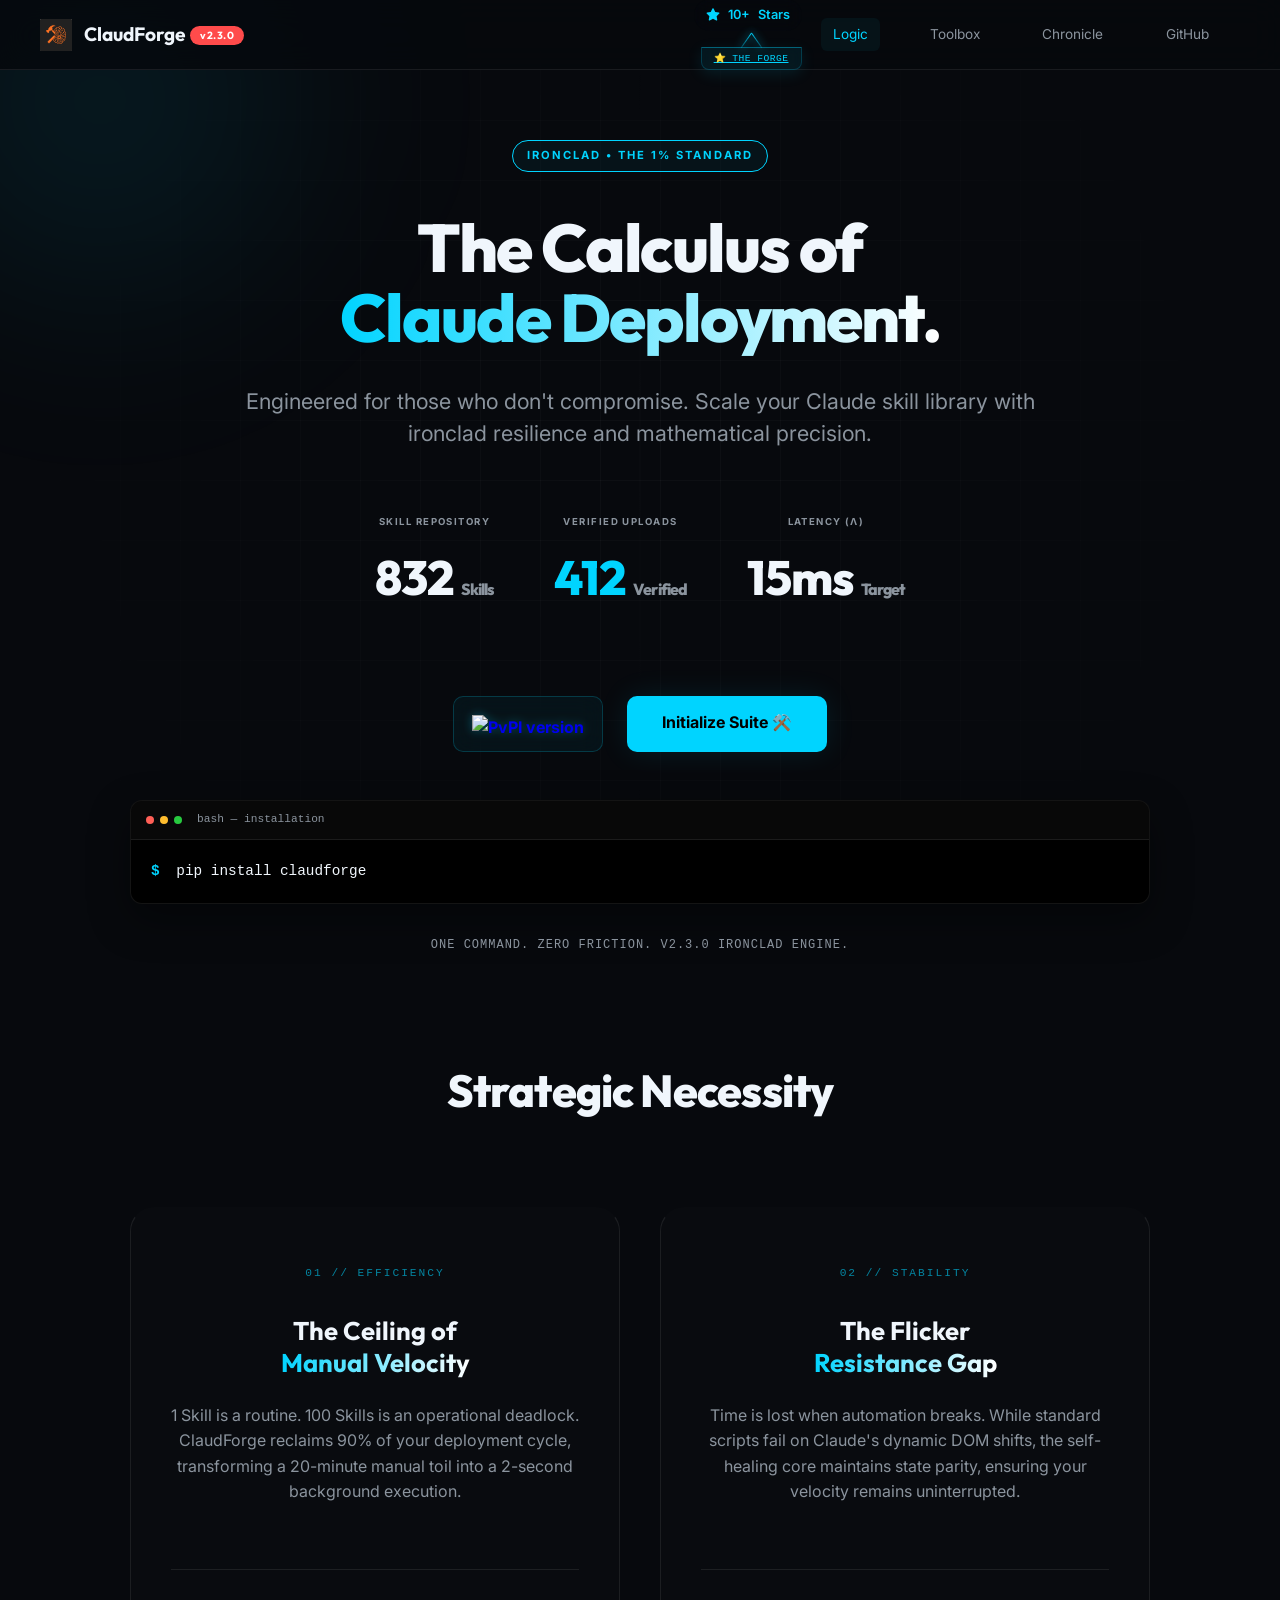
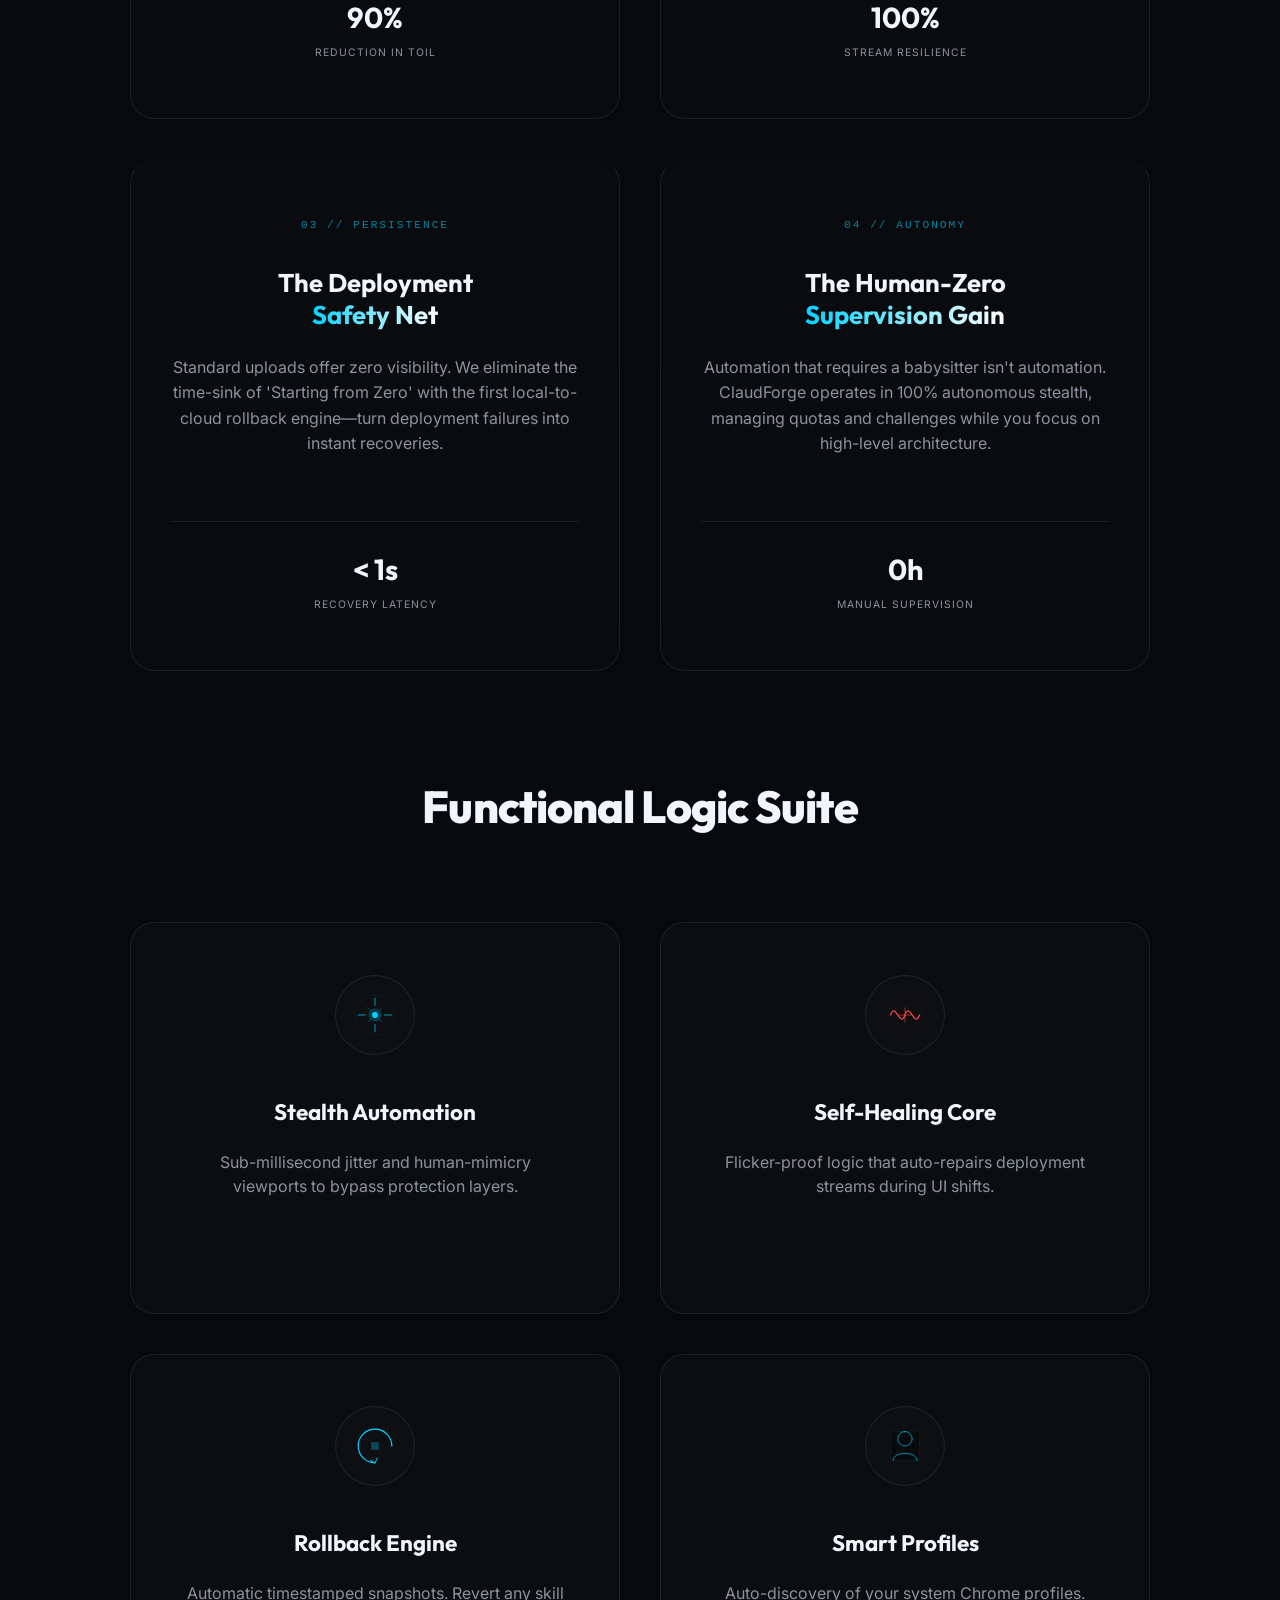
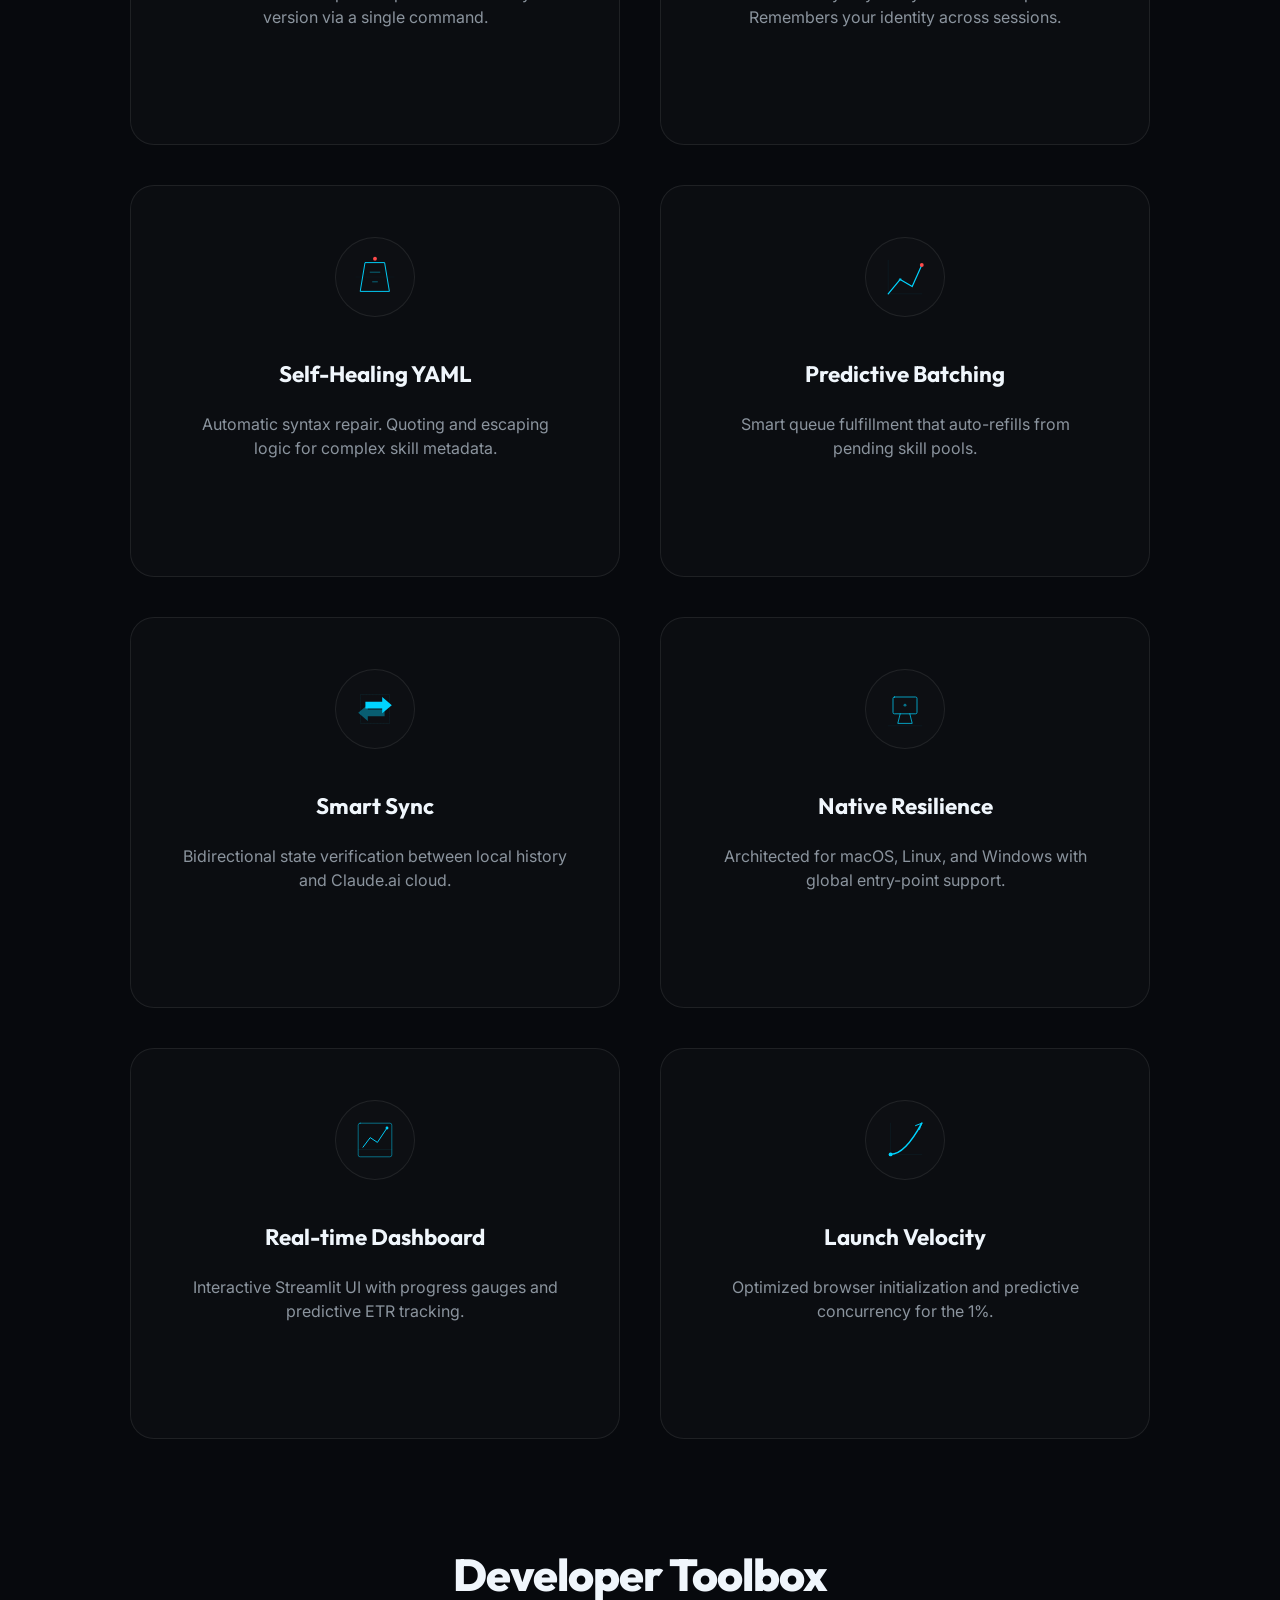
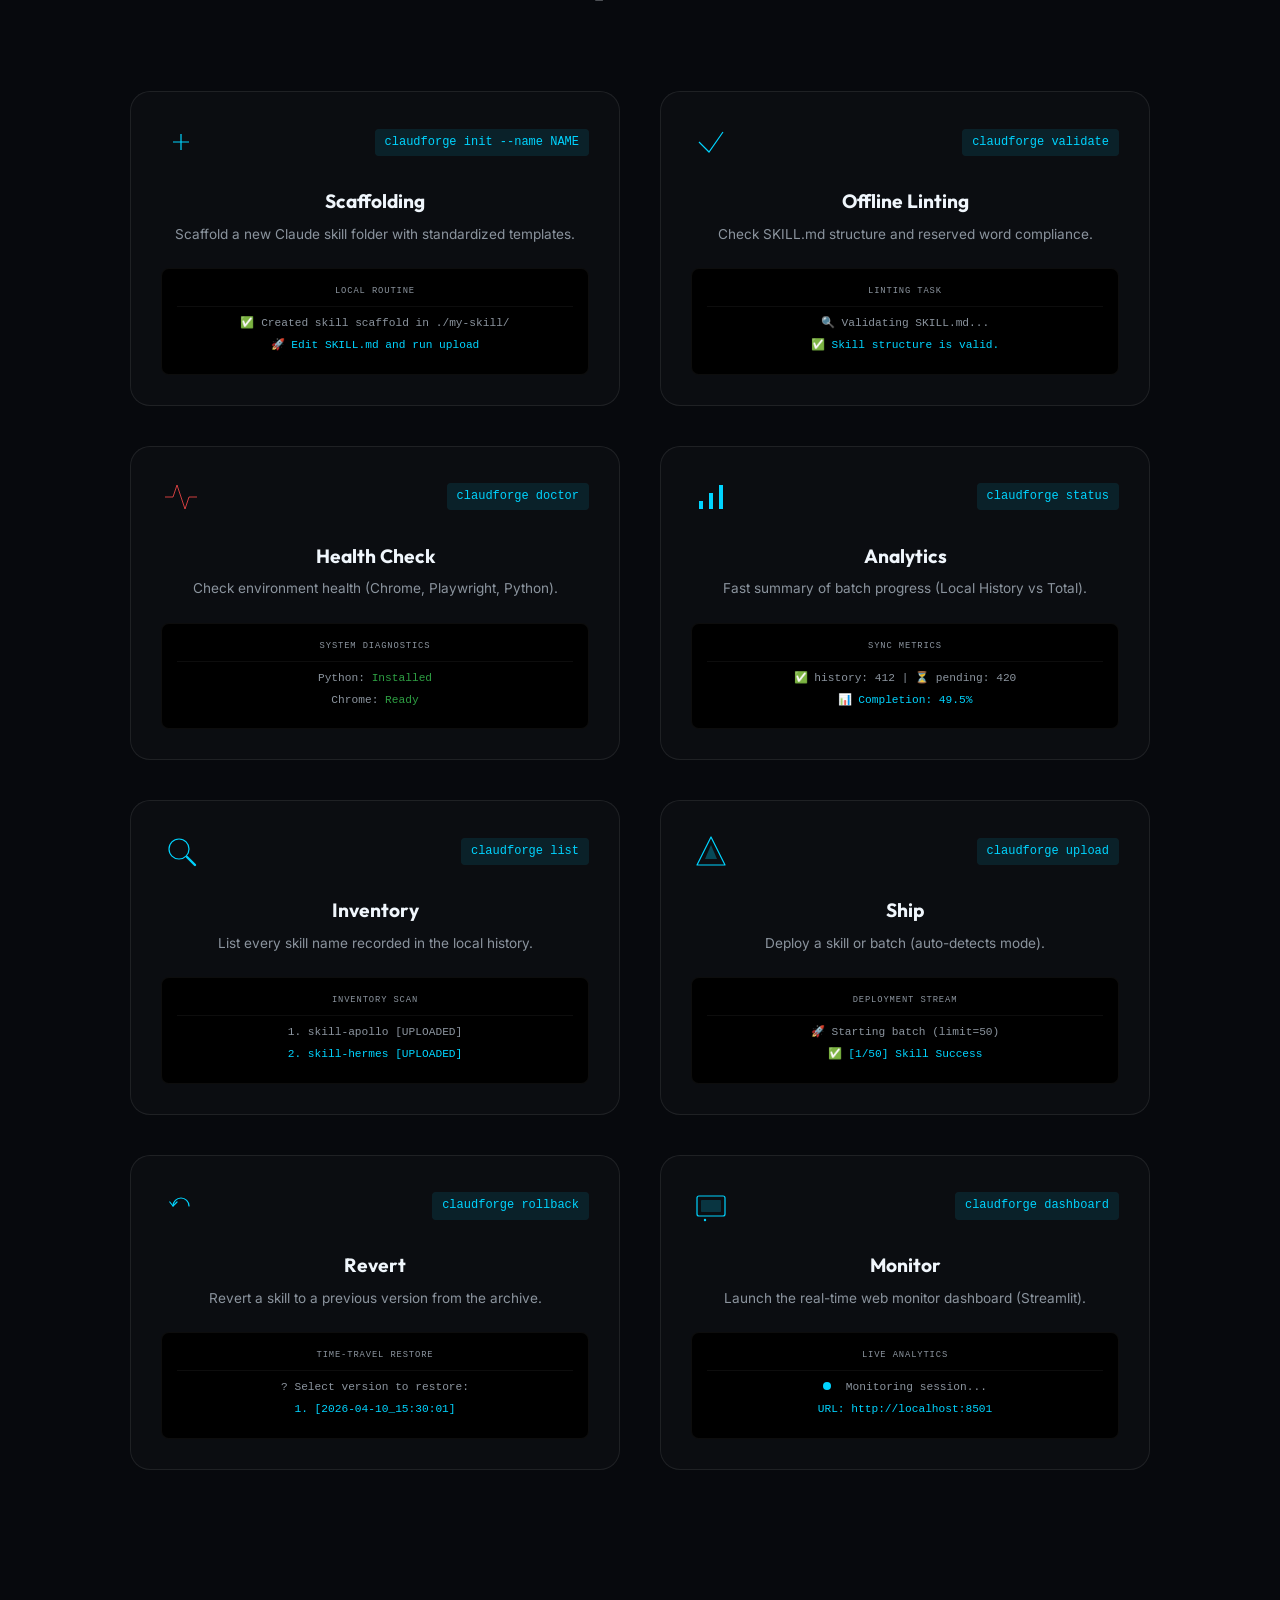
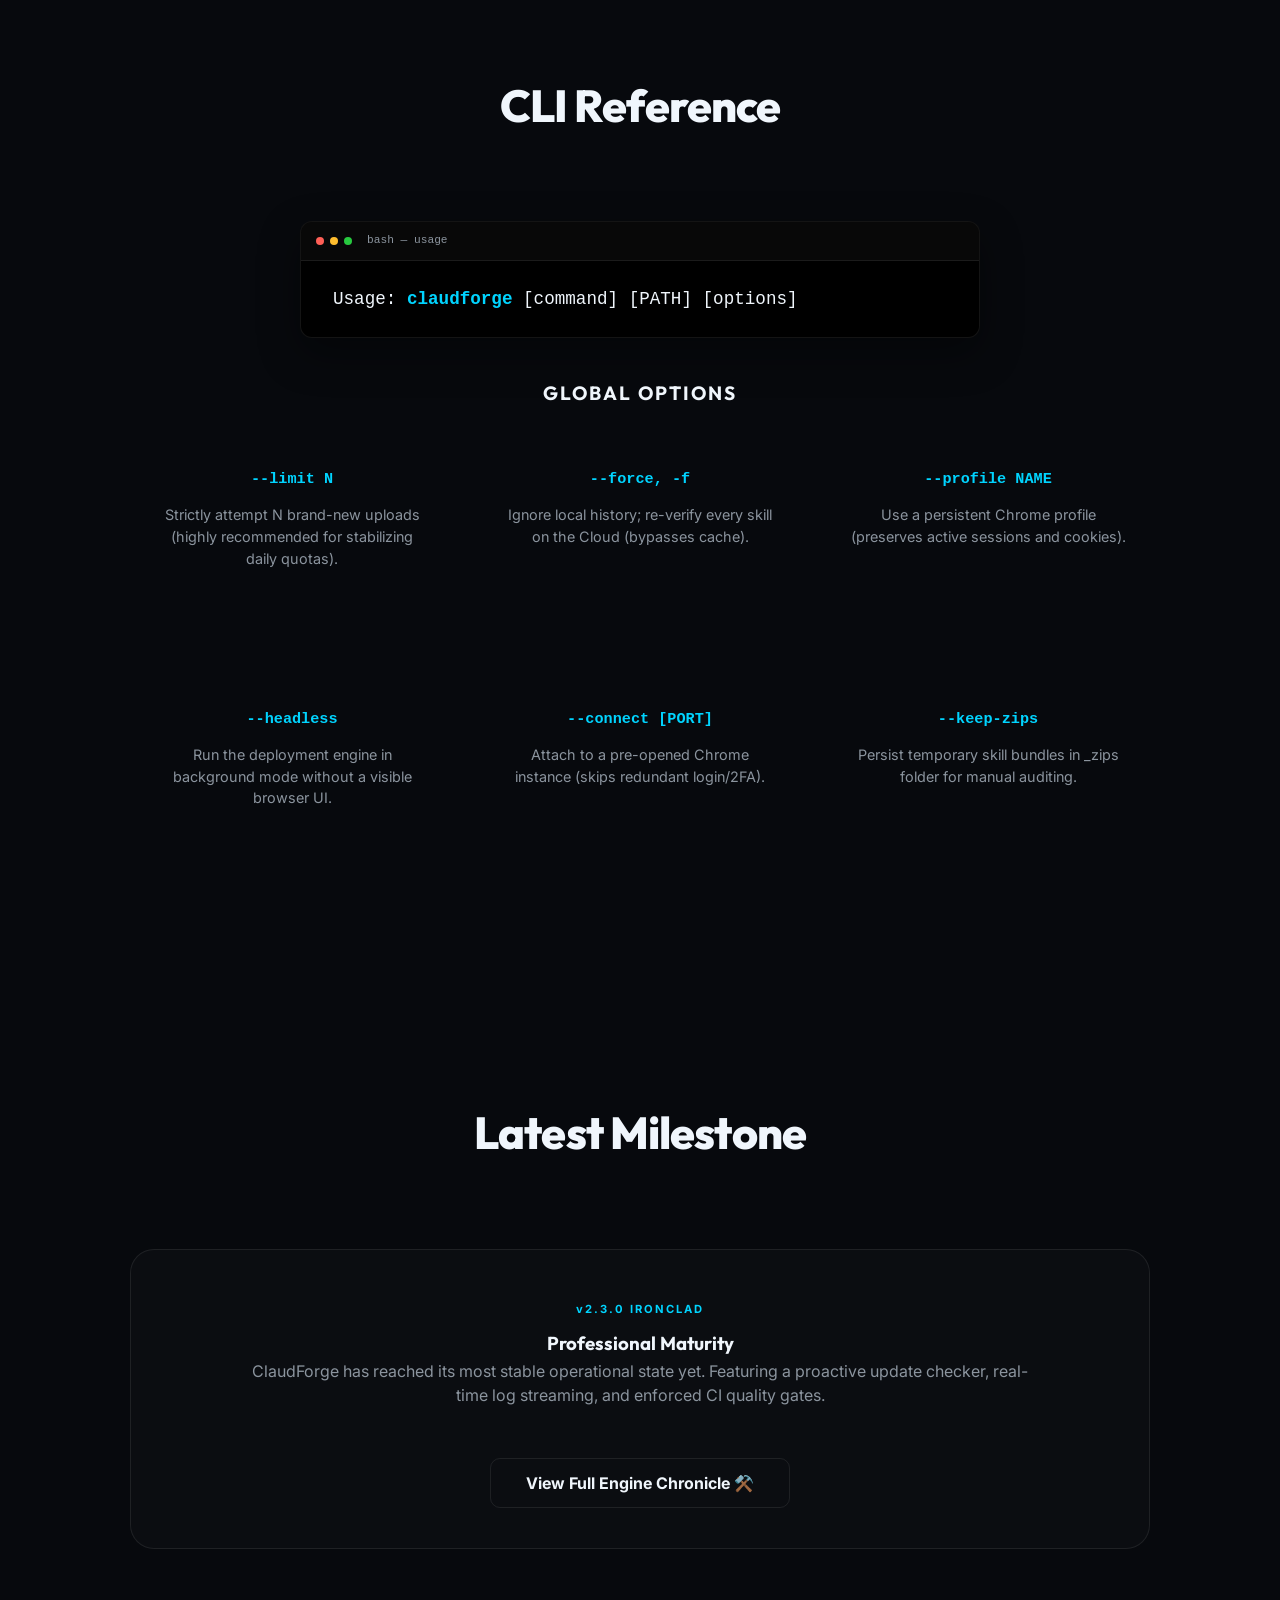
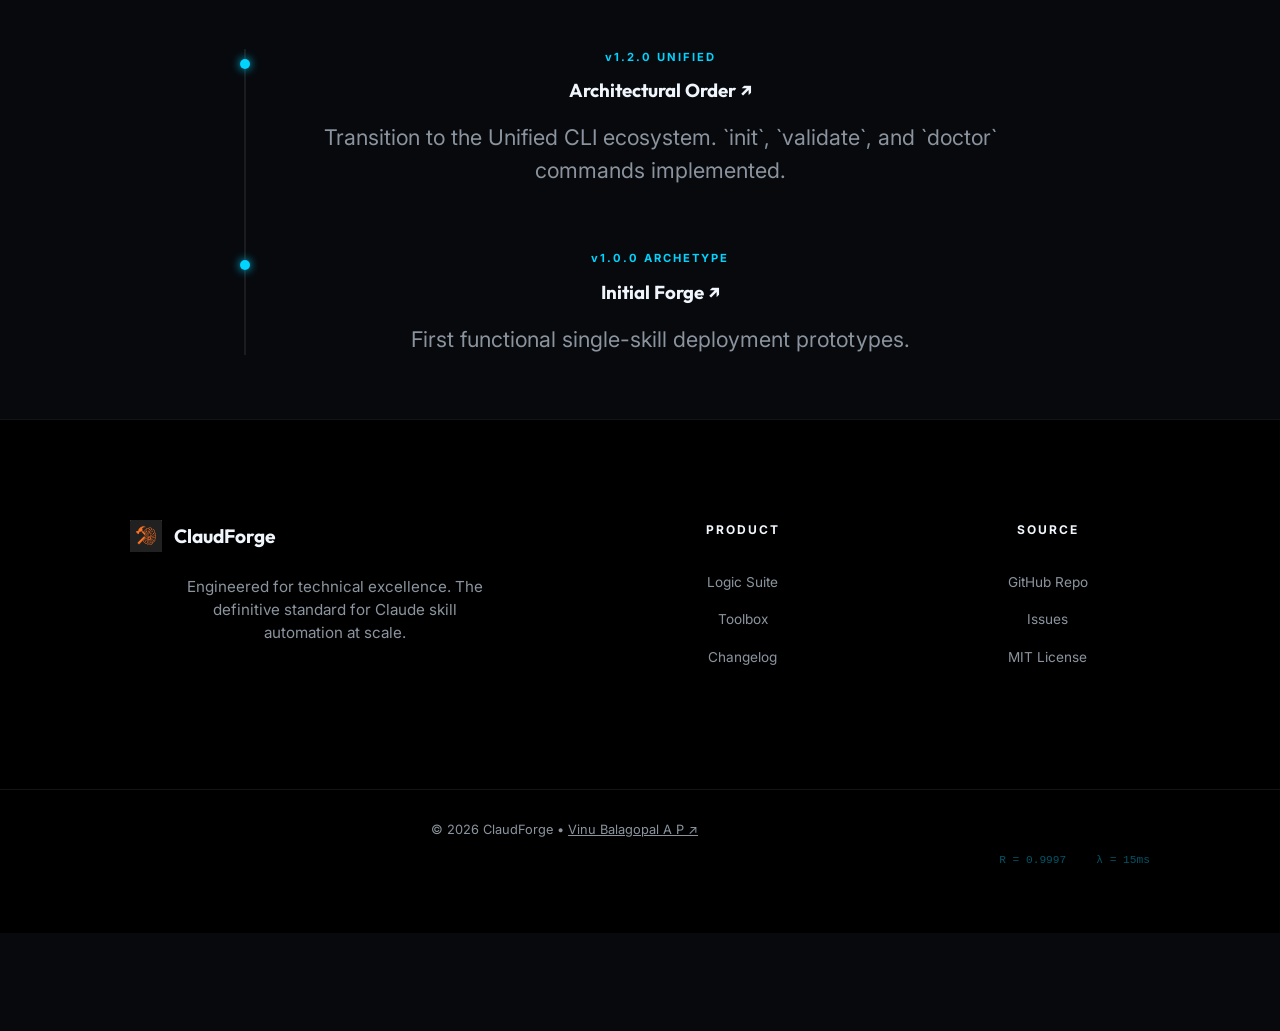
==== commit 94bcf2c0: "feat: standardize premium footer across all website pages and update documentation links" ====
--- a/website/index.html
+++ b/website/index.html
@@ -543,17 +543,17 @@
     <footer class="premium-footer">
         <div class="container foot-grid">
             <div class="foot-col main">
-                <div class="logo">
-                    <img src="assets/favicon/logo.svg" alt="ClaudForge" width="24">
+                <div class="logo" style="margin-bottom: 20px;">
+                    <img src="assets/favicon/logo.svg" alt="ClaudForge" width="32">
                     <span>ClaudForge</span>
                 </div>
                 <p>Engineered for technical excellence. The definitive standard for Claude skill automation at scale.</p>
             </div>
             <div class="foot-col">
                 <h5>Product</h5>
-                <a href="#logic-suite">Logic Suite</a>
-                <a href="#toolbox">Toolbox</a>
-                <a href="#history">Changelog</a>
+                <a href="index.html">Logic Suite</a>
+                <a href="docs.html">Toolbox</a>
+                <a href="changelog.html">Changelog</a>
             </div>
             <div class="foot-col">
                 <h5>Source</h5>
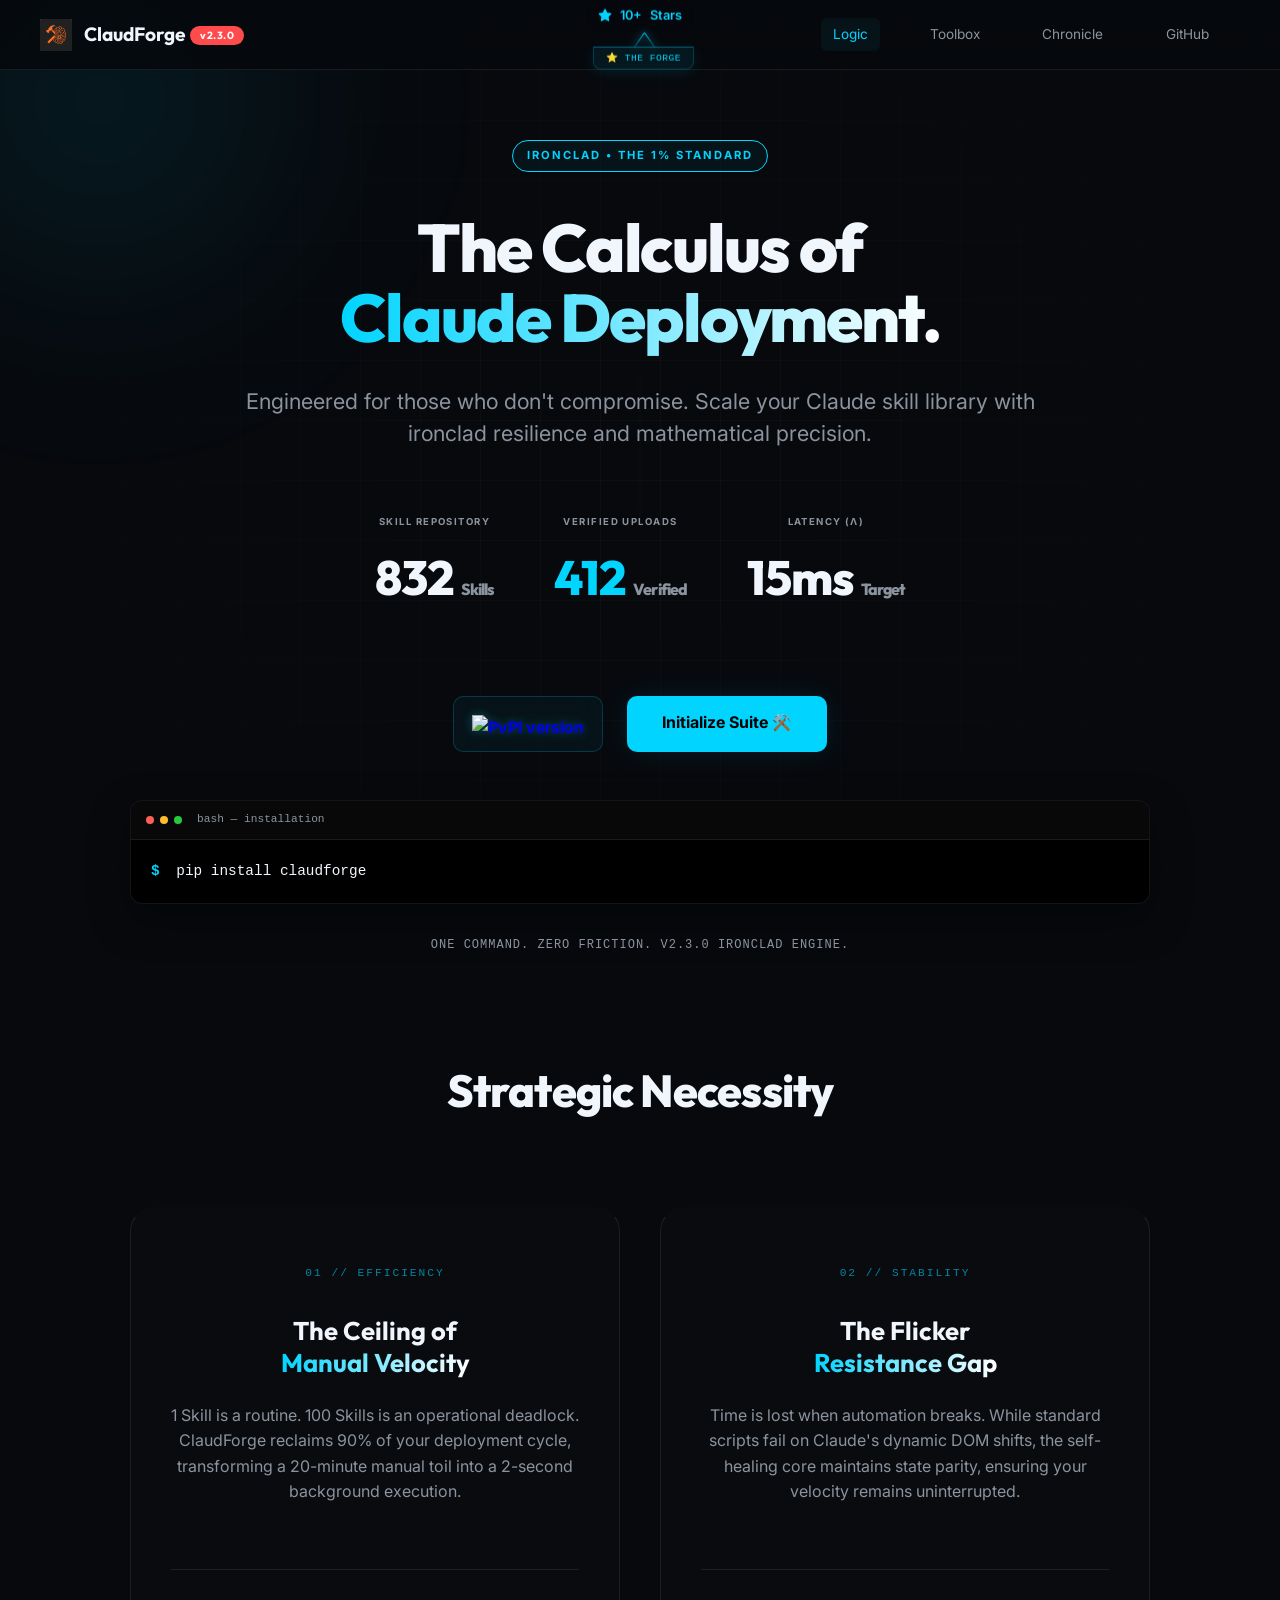
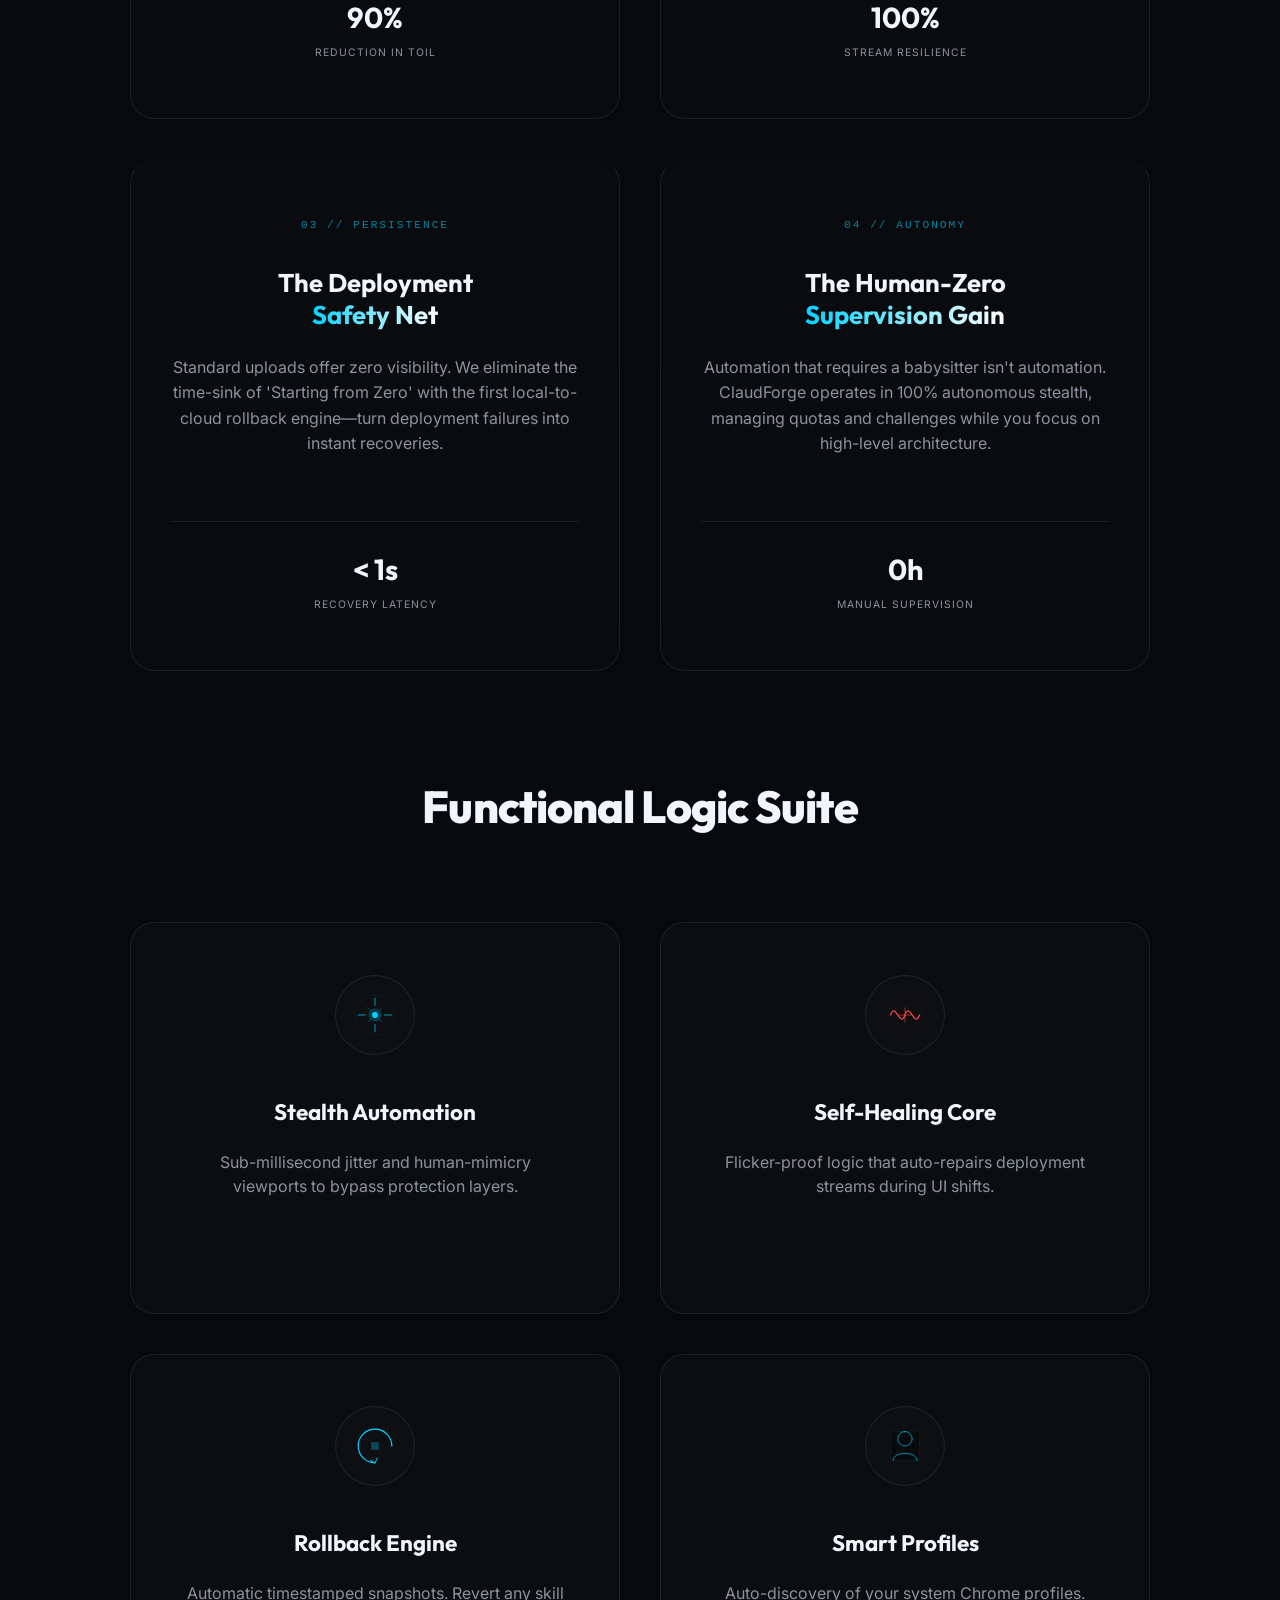
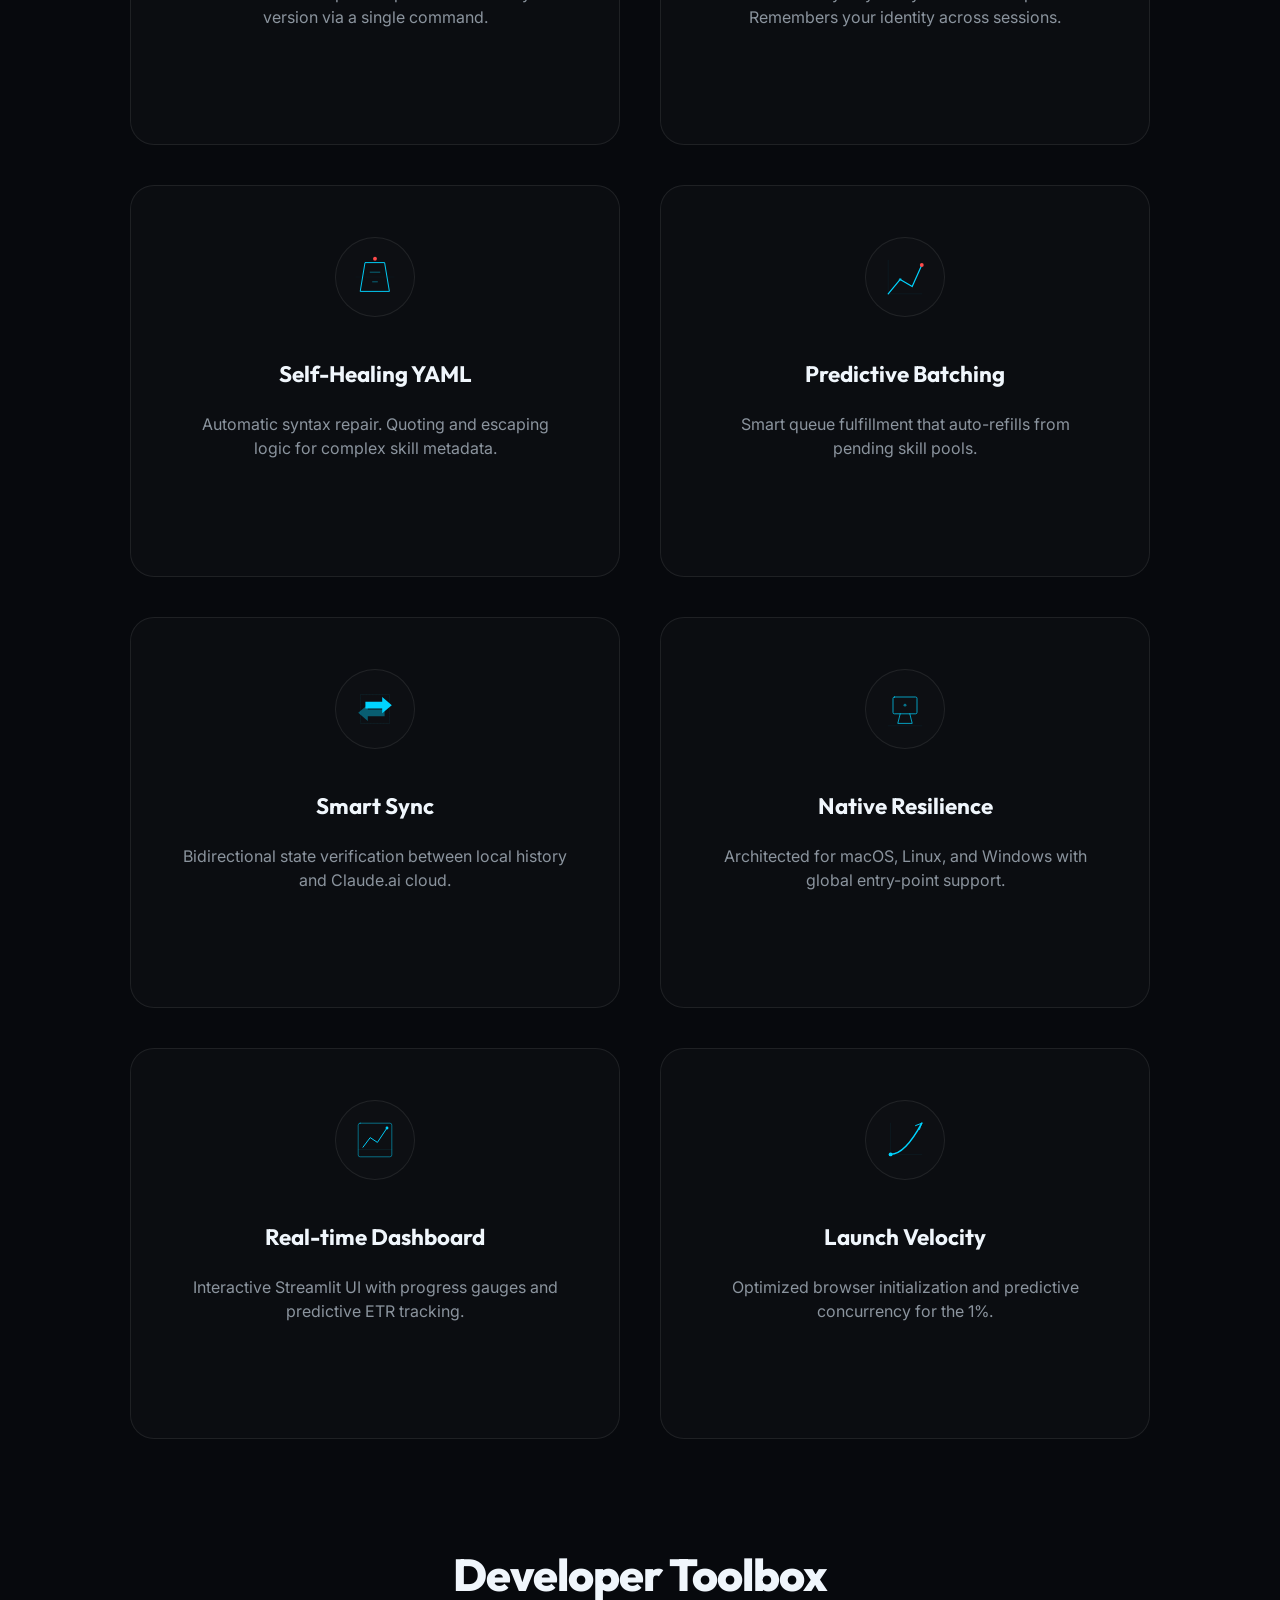
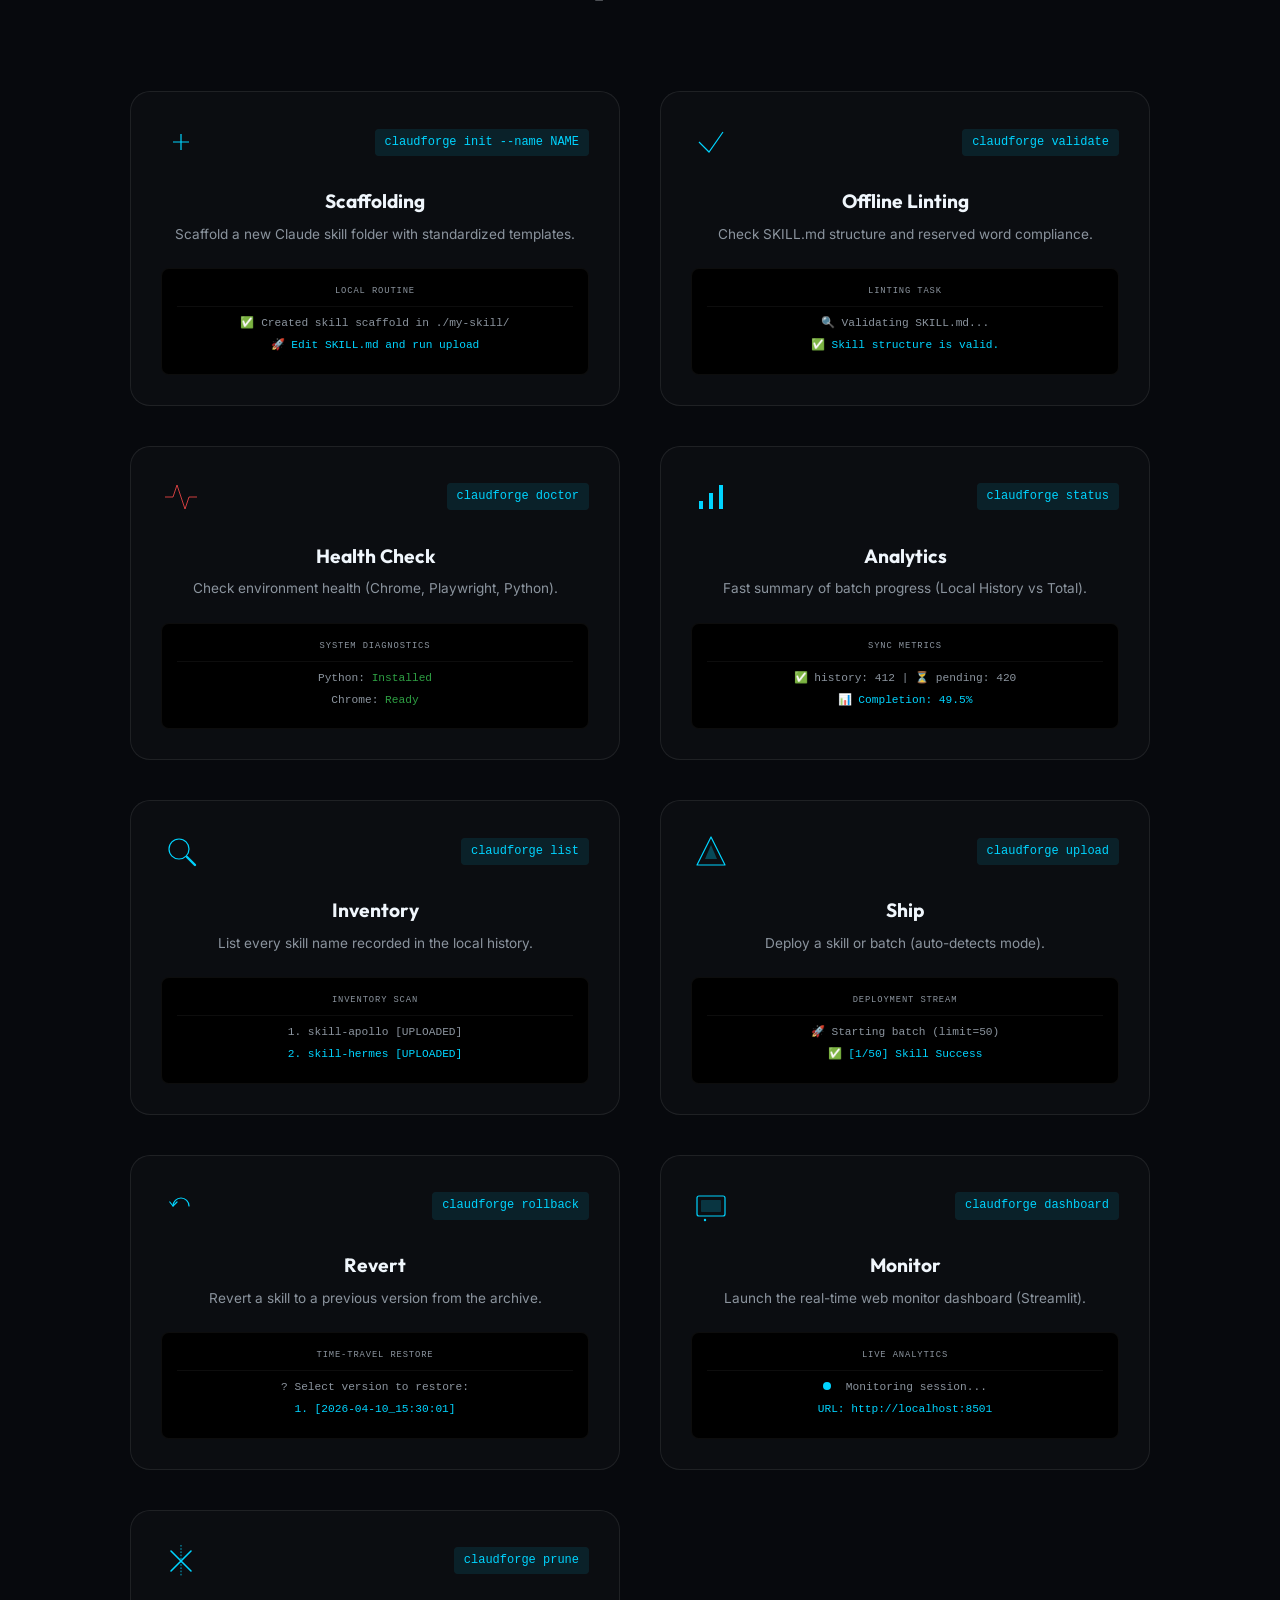
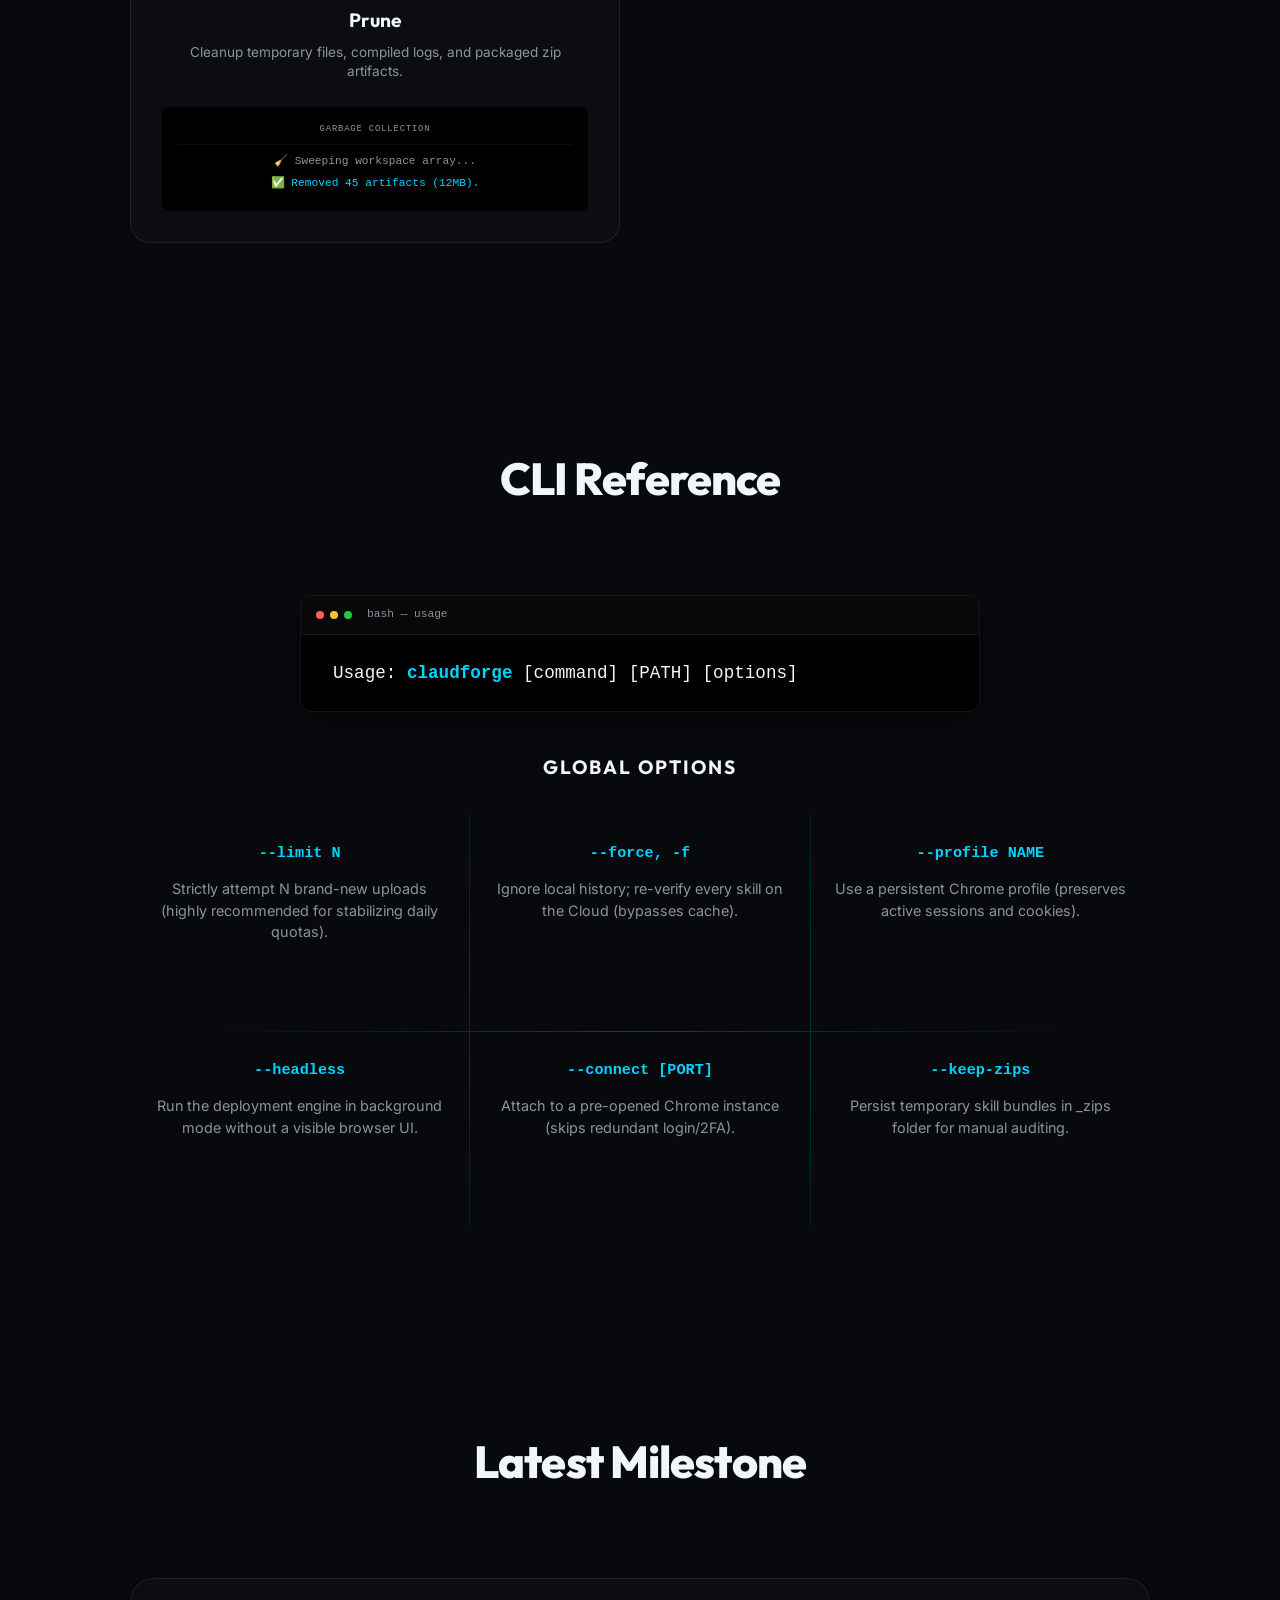
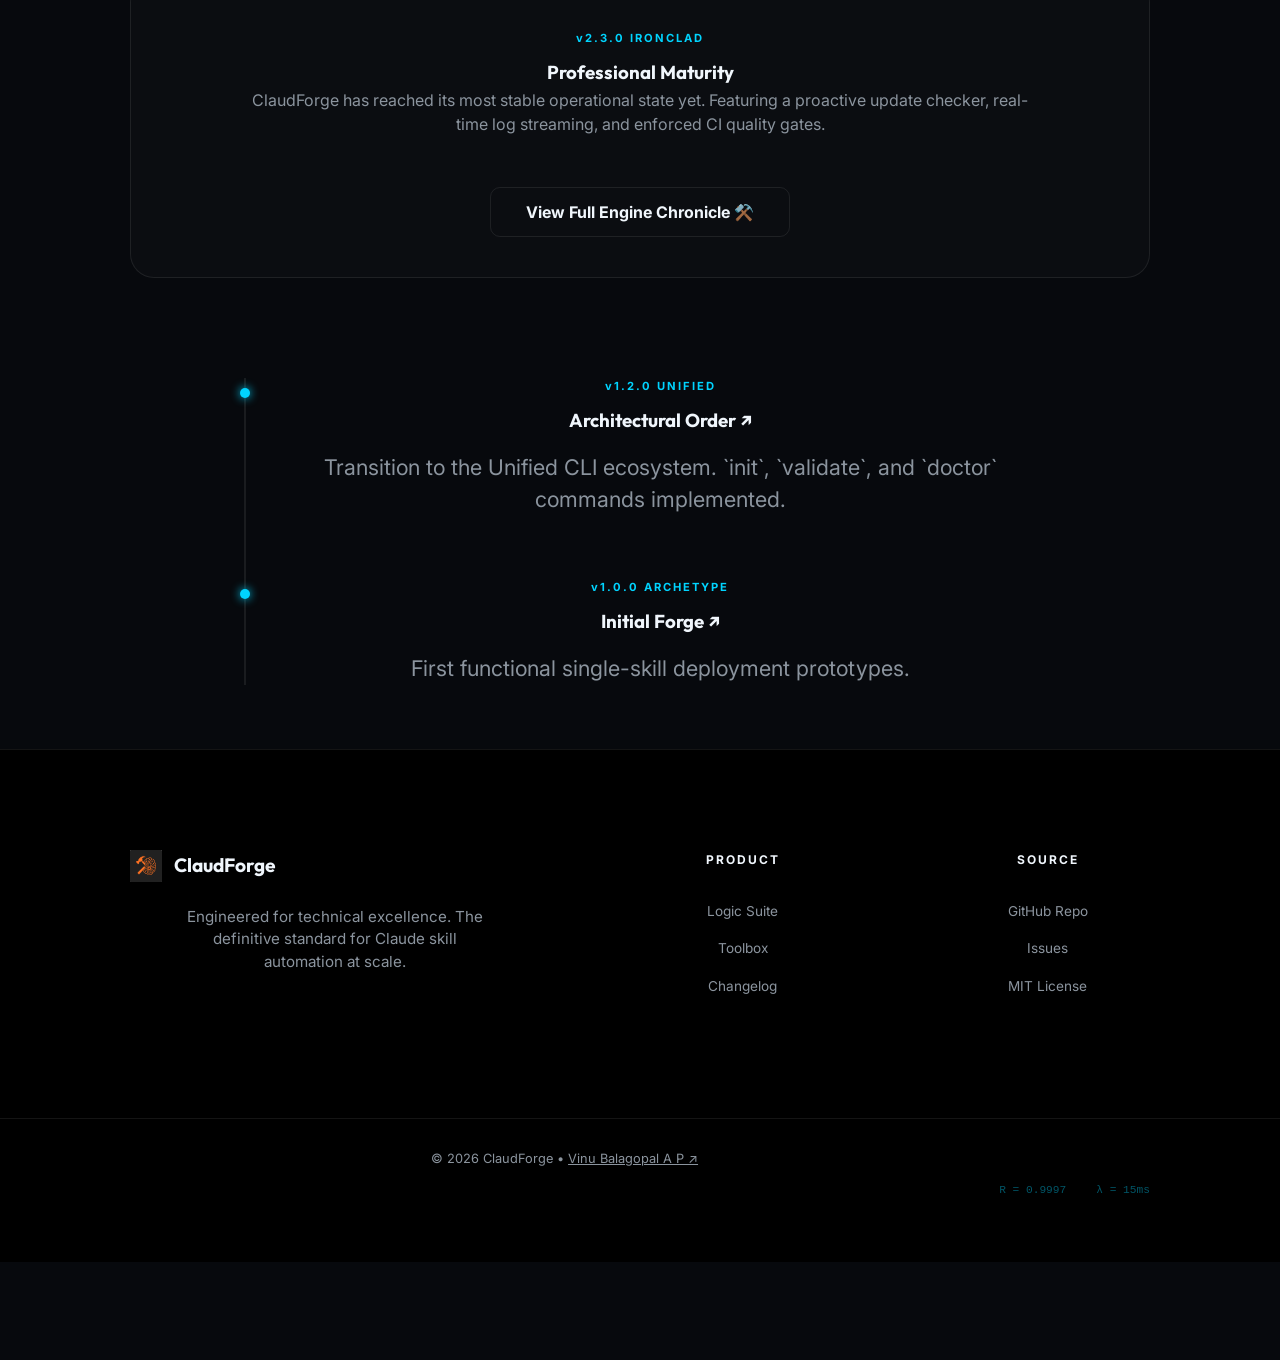
==== commit ed18a752: "feat: centralize GitHub API and animation logic into a global script and update UI components across" ====
--- a/website/index.html
+++ b/website/index.html
@@ -77,13 +77,13 @@
             </div>
 
             <div class="nav-col-center">
-                <div class="nav-stars-assembly" id="gh-stars-sign">
+                <a href="https://github.com/VinuBalagopalAP/claudforge" target="_blank" class="nav-stars-assembly" id="gh-stars-sign" style="color: var(--text-dim);">
                     <div class="stars-upper">
                         <svg viewBox="0 0 16 16" width="14" height="14" fill="currentColor"><path d="M8 .25a.75.75 0 0 1 .673.418l1.882 3.815 4.21.612a.75.75 0 0 1 .416 1.279l-3.046 2.97.719 4.192a.75.75 0 0 1-1.088.791L8 12.347l-3.766 1.98a.75.75 0 0 1-1.088-.79l.72-4.194L.818 6.374a.75.75 0 0 1 .416-1.28l4.21-.611L7.327.668A.75.75 0 0 1 8 .25Z"></path></svg>
                         <span id="star-count">...</span> Stars
                     </div>
-                    <a href="https://github.com/VinuBalagopalAP/claudforge" target="_blank" class="hanging-board">⭐ THE FORGE</a>
-                </div>
+                    <div class="hanging-board">⭐ THE FORGE</div>
+                </a>
             </div>
 
             <div class="nav-col-right">
@@ -92,6 +92,9 @@
                     <a href="docs.html">Toolbox</a>
                     <a href="changelog.html">Chronicle</a>
                     <a href="https://github.com/VinuBalagopalAP/claudforge" target="_blank">GitHub</a>
+                    <div class="mobile-nav-version">
+                        <span>v2.4.0</span>
+                    </div>
                 </div>
                 
                 <label for="menu-check" class="menu-toggle">
@@ -457,6 +460,21 @@
                         <span class="o-line highlight">URL: http://localhost:8501</span>
                     </div>
                 </div>
+
+                <div class="toolbox-card glass">
+                    <div class="t-header">
+                        <div class="t-icon"><svg viewBox="0 0 100 100"><path d="M25,25 L75,75 M75,25 L25,75" stroke="var(--primary)" stroke-width="4" stroke-linecap="round"/><path d="M50,10 L50,90" stroke="var(--primary)" stroke-width="2" stroke-dasharray="4"/></svg></div>
+                        <span class="t-cmd">claudforge prune</span>
+                    </div>
+                    <h4>Prune</h4>
+                    <p>Cleanup temporary files, compiled logs, and packaged zip artifacts.</p>
+                    <div class="t-output">
+                        <span class="o-label">Garbage Collection</span>
+                        <span class="o-line">🧹 Sweeping workspace array...</span>
+                        <span class="o-line highlight">✅ Removed 45 artifacts (12MB).</span>
+                    </div>
+                </div>
+                
                 <!-- NEW CARDS END -->
             </div>
         </div>
@@ -573,29 +591,6 @@
         </div>
     </footer>
 
-    <script>
-        // GH Stars Fetch
-        async function fetchStars() {
-            try {
-                const response = await fetch('https://api.github.com/repos/VinuBalagopalAP/claudforge');
-                const data = await response.json();
-                if (data.stargazers_count !== undefined) {
-                    document.getElementById('star-count').innerText = data.stargazers_count;
-                }
-            } catch (error) {
-                console.error('Error fetching stars:', error);
-                document.getElementById('star-count').innerText = '10+'; // Fallback
-            }
-        }
-        fetchStars();
-
-        // Reveal Observer
-        const observer = new IntersectionObserver((entries) => {
-            entries.forEach(entry => {
-                if (entry.isIntersecting) entry.target.classList.add('visible');
-            });
-        }, { threshold: 0.1 });
-        document.querySelectorAll('.animate-in, .animate-on-scroll, .suite-card, .toolbox-card').forEach(el => observer.observe(el));
-    </script>
+    <script src="script.js"></script>
 </body>
 </html>
--- a/website/style.css
+++ b/website/style.css
@@ -117,12 +117,14 @@
 }
 
 .nav-col-left { flex: 1; display: flex; justify-content: flex-start; align-items: center; }
-.nav-col-center { flex: 1; display: flex; justify-content: center; align-items: center; }
+.nav-col-center { 
+    position: absolute;
+    left: 50%;
+    top: 50%;
+    transform: translate(-50%, -50%);
+    z-index: 1005;
+}
 .nav-col-right { flex: 1; display: flex; justify-content: flex-end; align-items: center; }
-
-@media (max-width: 930px) {
-    .nav-col-center { display: none !important; }
-}
 
 .logo {
     display: flex;
@@ -167,6 +169,26 @@
     background: rgba(0, 212, 255, 0.05);
 }
 
+.mobile-nav-version {
+    display: none;
+    flex-direction: column;
+    gap: 8px;
+    margin-top: auto;
+    margin-bottom: 30px;
+    margin-left: 2rem;
+}
+
+.mobile-nav-version span {
+    font-family: 'Space Mono', monospace;
+    font-size: 0.75rem;
+    color: var(--primary);
+    border: 1px dashed var(--border);
+    padding: 6px 12px;
+    border-radius: 20px;
+    display: inline-block;
+    width: fit-content;
+}
+
 .nav-stars-assembly {
     display: flex;
     flex-direction: column;
@@ -176,9 +198,7 @@
     z-index: 1002;
 }
 
-@media (max-width: 930px) {
-    .nav-stars-assembly { display: none !important; }
-}
+
 
 
 /* HAMBURGER MENU */
@@ -232,11 +252,14 @@
 
     #menu-check:checked ~ .glass-nav .nav-links {
         right: 0;
+        box-shadow: -20px 0 50px rgba(0,0,0,0.5);
     }
 
     #menu-check:checked ~ .glass-nav .menu-toggle span:nth-child(1) { transform: translateY(7px) rotate(45deg); }
     #menu-check:checked ~ .glass-nav .menu-toggle span:nth-child(2) { opacity: 0; }
     #menu-check:checked ~ .glass-nav .menu-toggle span:nth-child(3) { transform: translateY(-7px) rotate(-45deg); }
+    
+    .mobile-nav-version { display: flex; }
 }
 
 /* HERO SECTION */
@@ -1058,21 +1081,18 @@
 .options-grid {
     display: grid;
     grid-template-columns: repeat(auto-fit, minmax(280px, 1fr));
-    gap: 1.5rem;
+    gap: 1px;
+    background: radial-gradient(circle at center, rgba(0, 212, 255, 0.3) 0%, transparent 80%);
 }
 
 .option-item {
-    background: rgba(var(--primary-rgb), 0.03);
-    border: 1px solid rgba(var(--primary-rgb), 0.05);
+    background: var(--bg-dark);
     padding: 1.5rem;
-    border-radius: 12px;
     transition: all 0.3s ease;
 }
 
 .option-item:hover {
-    background: rgba(var(--primary-rgb), 0.05);
-    border-color: rgba(var(--primary-rgb), 0.3);
-    transform: translateY(-3px);
+    background: rgba(0, 212, 255, 0.02);
 }
 
 .opt-tag {
@@ -1118,10 +1138,21 @@
 
 @media (max-width: 700px) {
     .glass-nav { height: 60px; }
+    .nav-links { top: 60px; height: calc(100vh - 60px); }
     .nav-flex { padding: 0 1rem; }
     .logo { gap: 8px; }
-    .logo span { font-size: 1rem; }
-    .badge-v { padding: 1px 6px; font-size: 0.6rem; }
+    .logo span { 
+        font-size: 1rem; 
+        display: flex;
+        flex-direction: column;
+        align-items: flex-start;
+        gap: 2px;
+    }
+    .logo .badge-v { 
+        font-size: 0.6rem; 
+        align-self: flex-start;
+        padding: 2px 4px;
+    }
     
     .nav-stars-assembly {
         transform: scale(0.85);
@@ -1172,9 +1203,7 @@
 }
 
 @media (max-width: 768px) {
-    .stars-upper { display: none !important; }
     .nav-stars-assembly { 
-        margin-right: 10px;
-        transform: scale(0.85); 
-    }
-}
+        transform: scale(0.65); 
+    }
+}
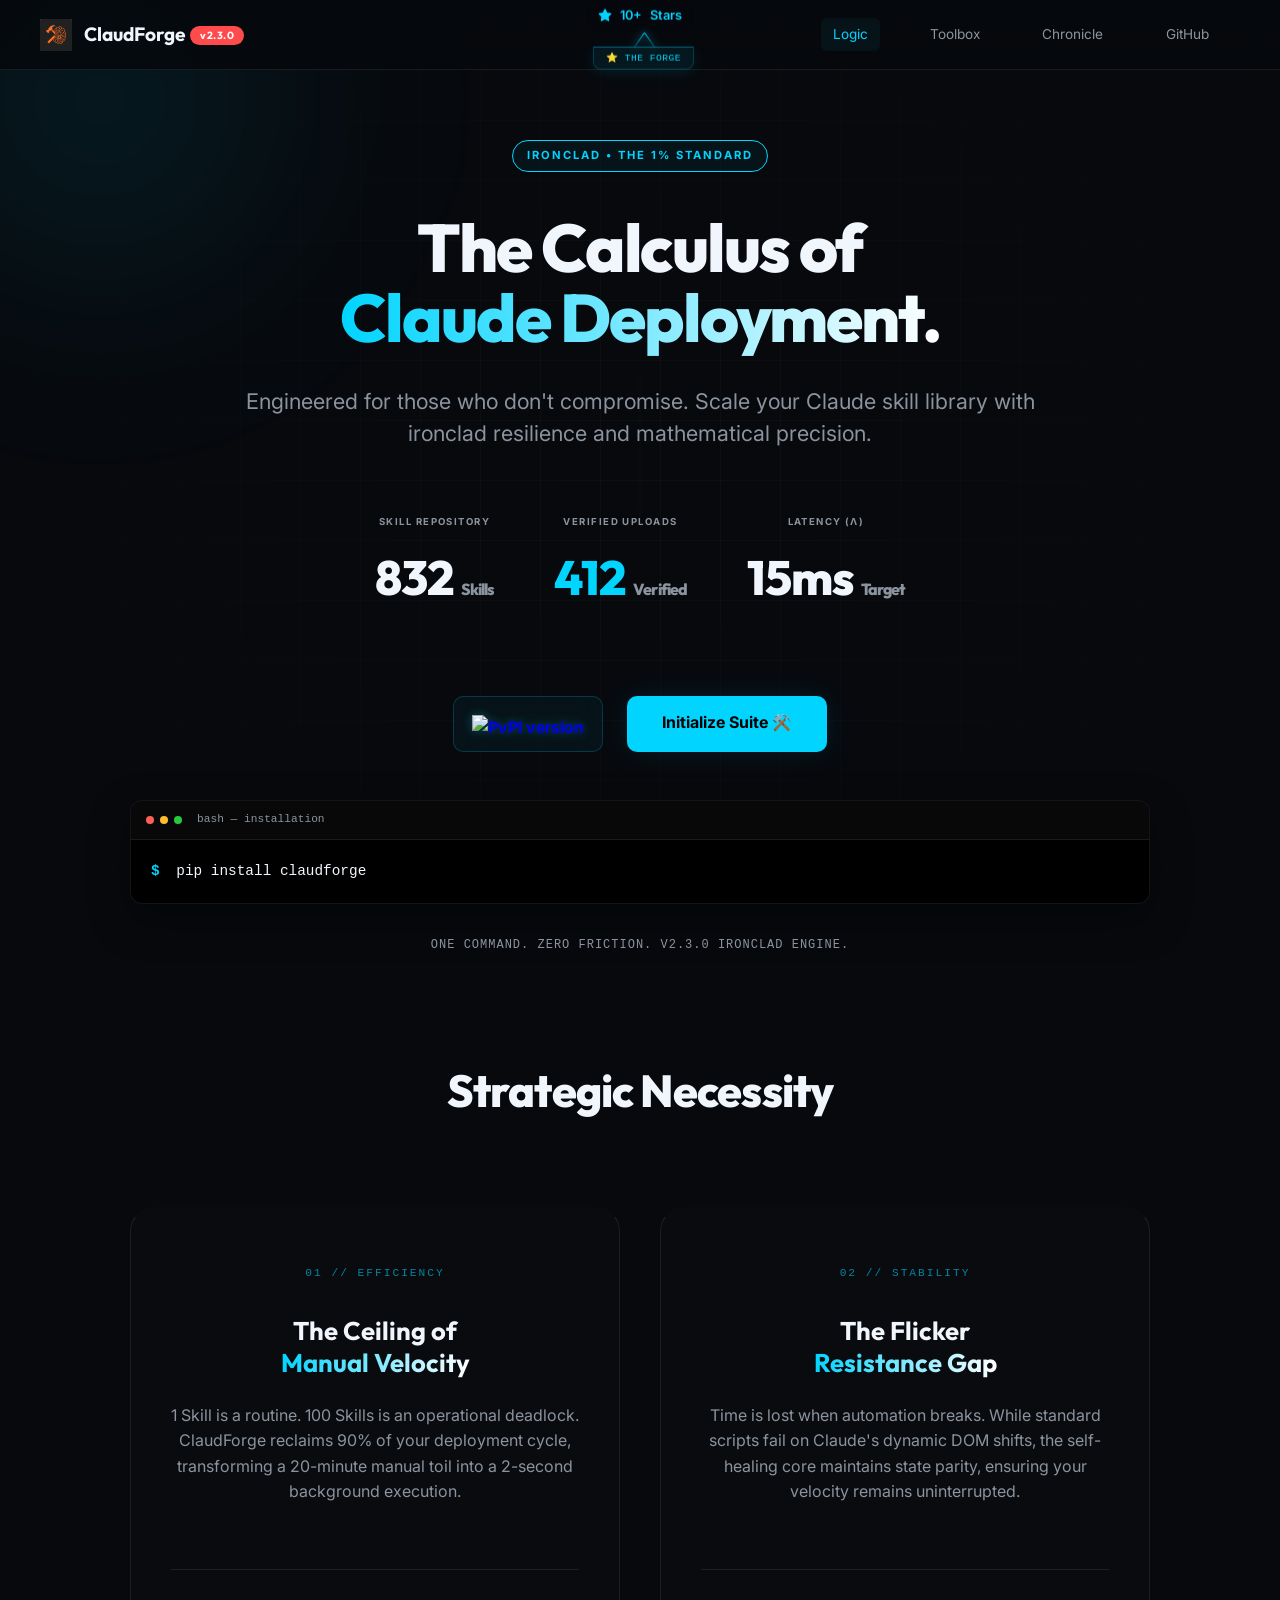
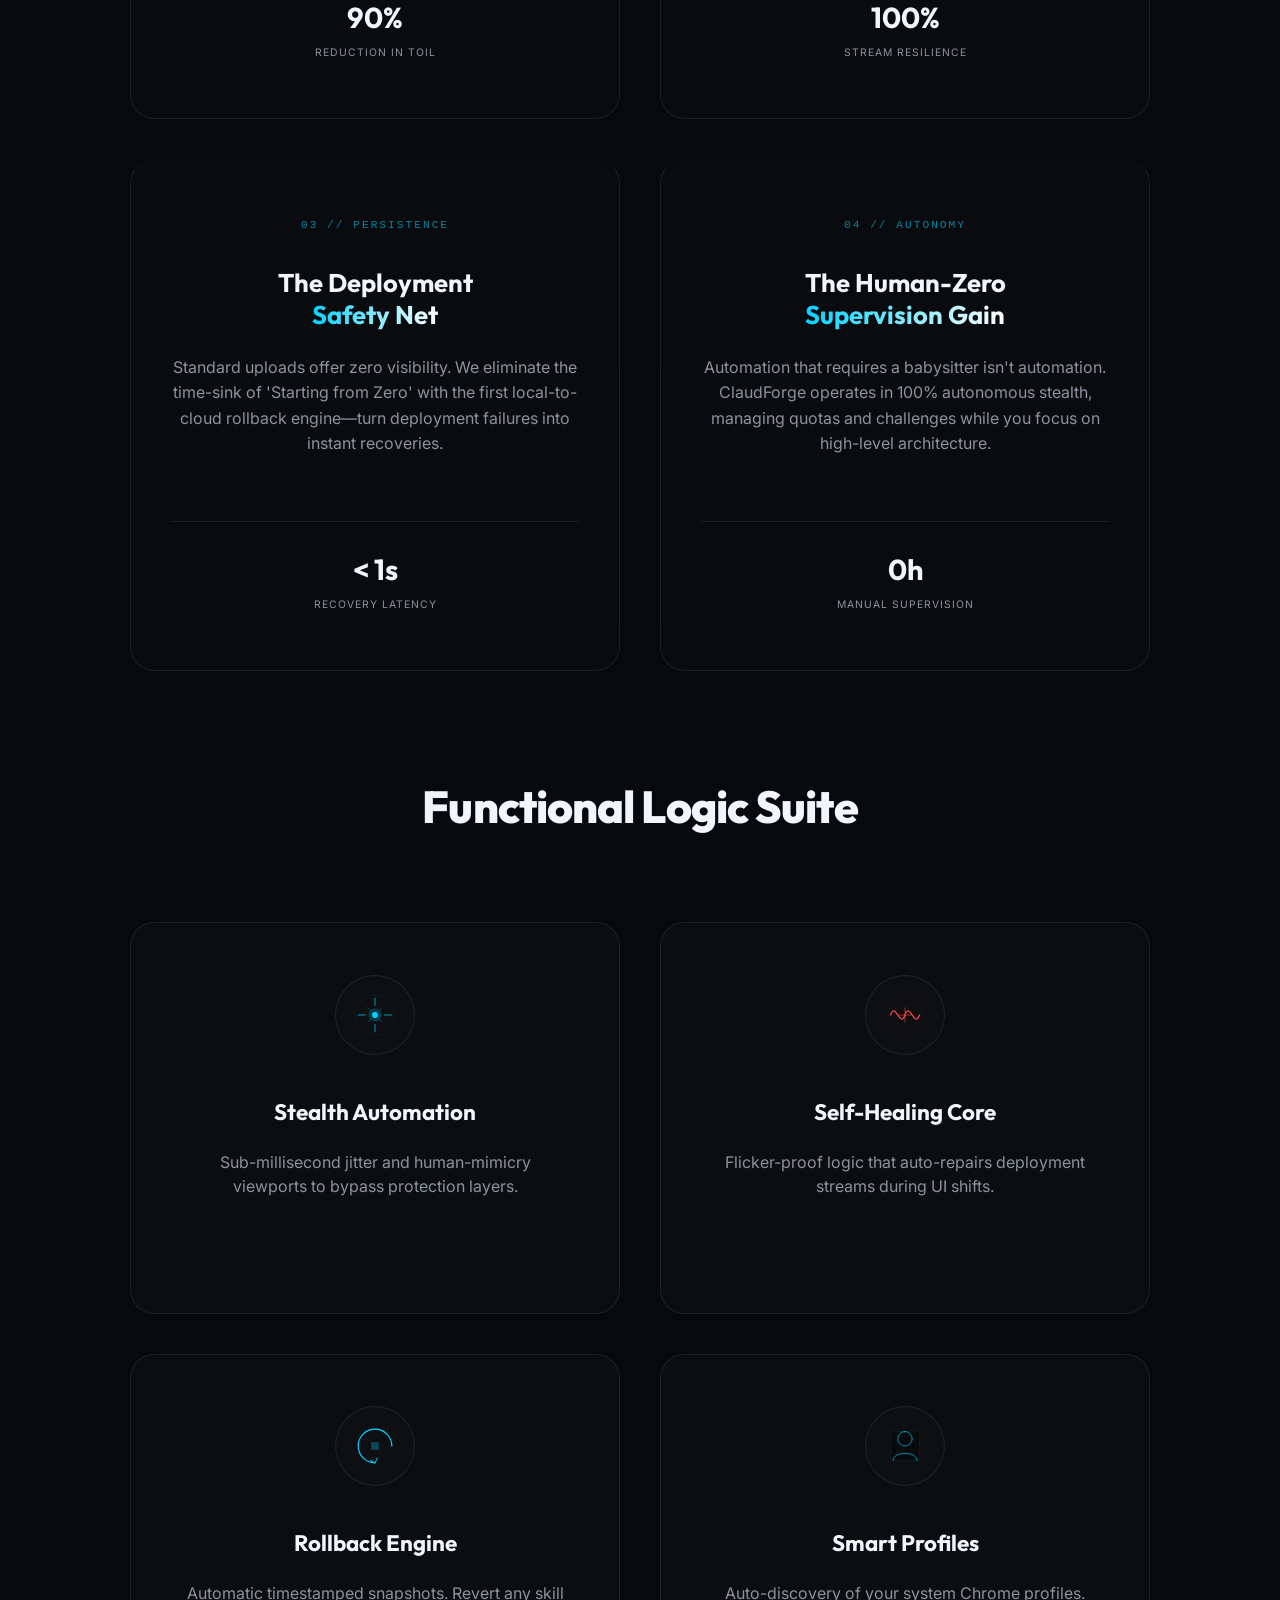
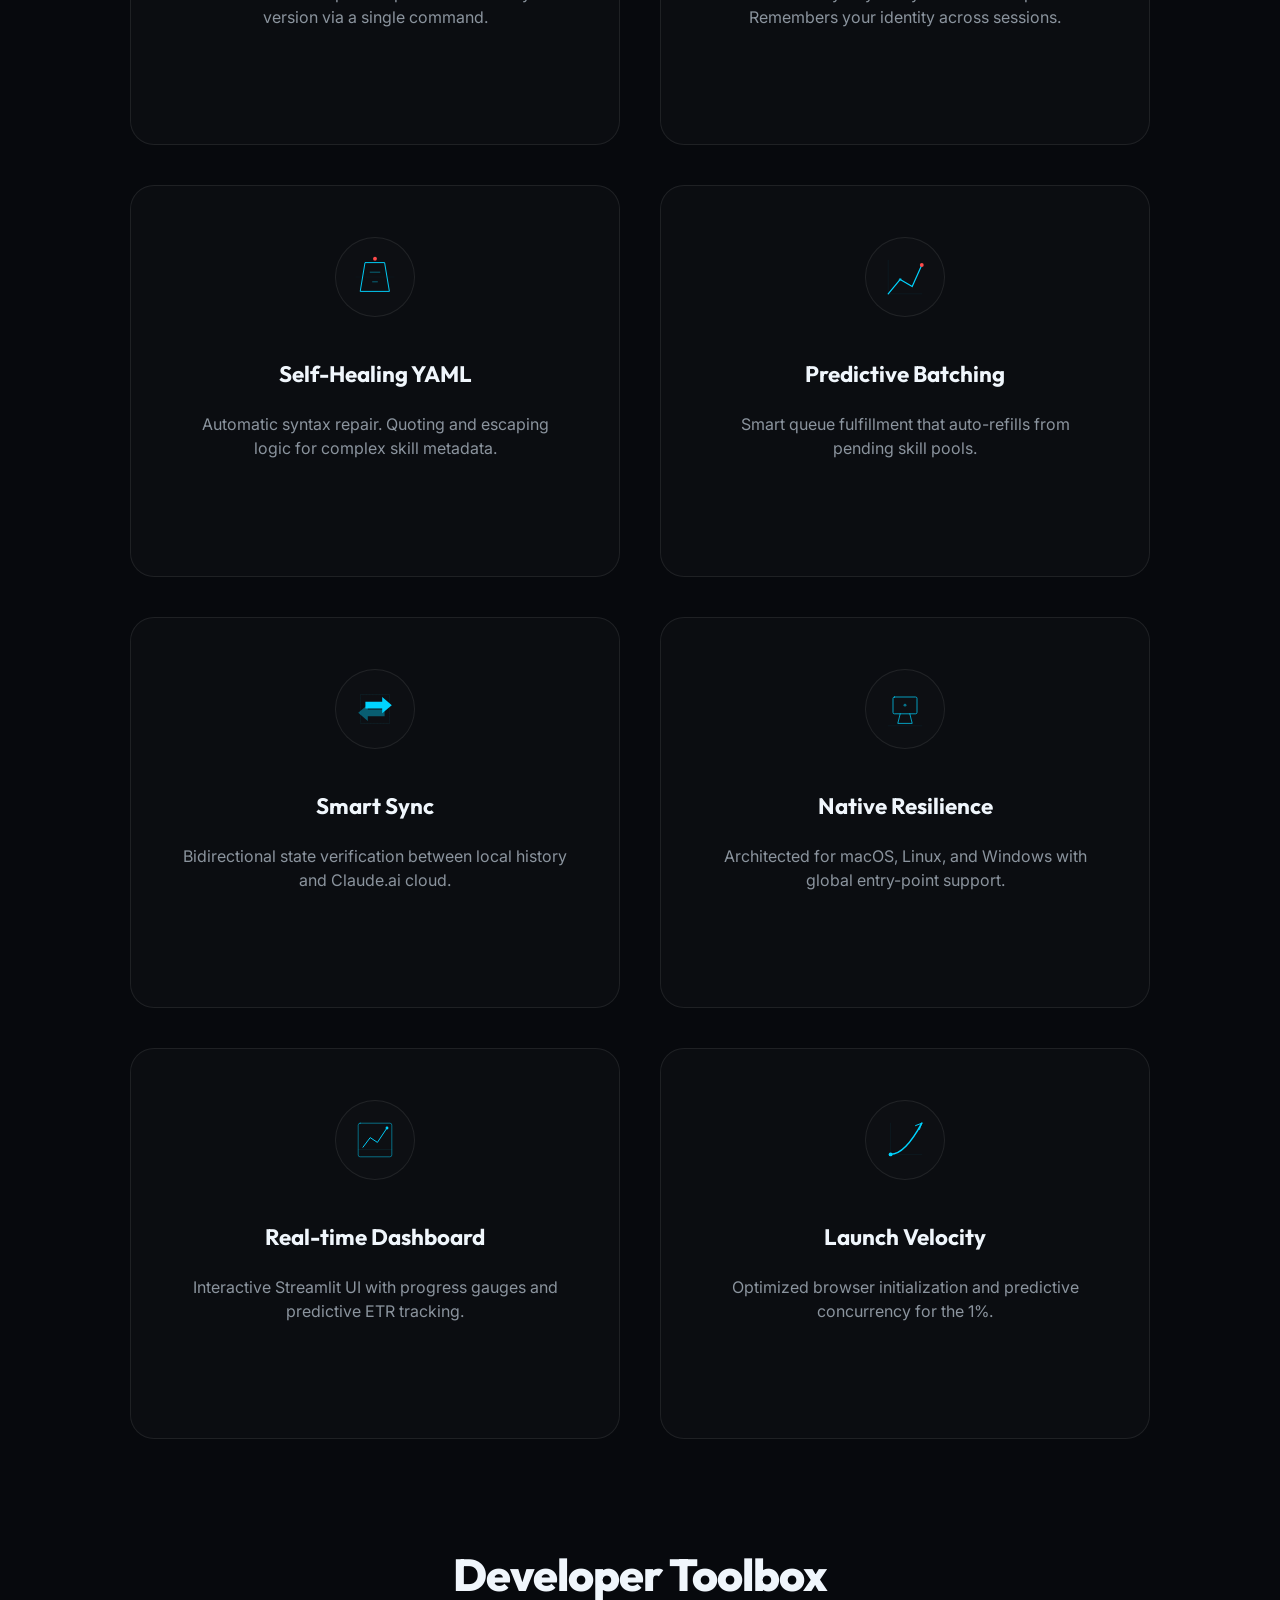
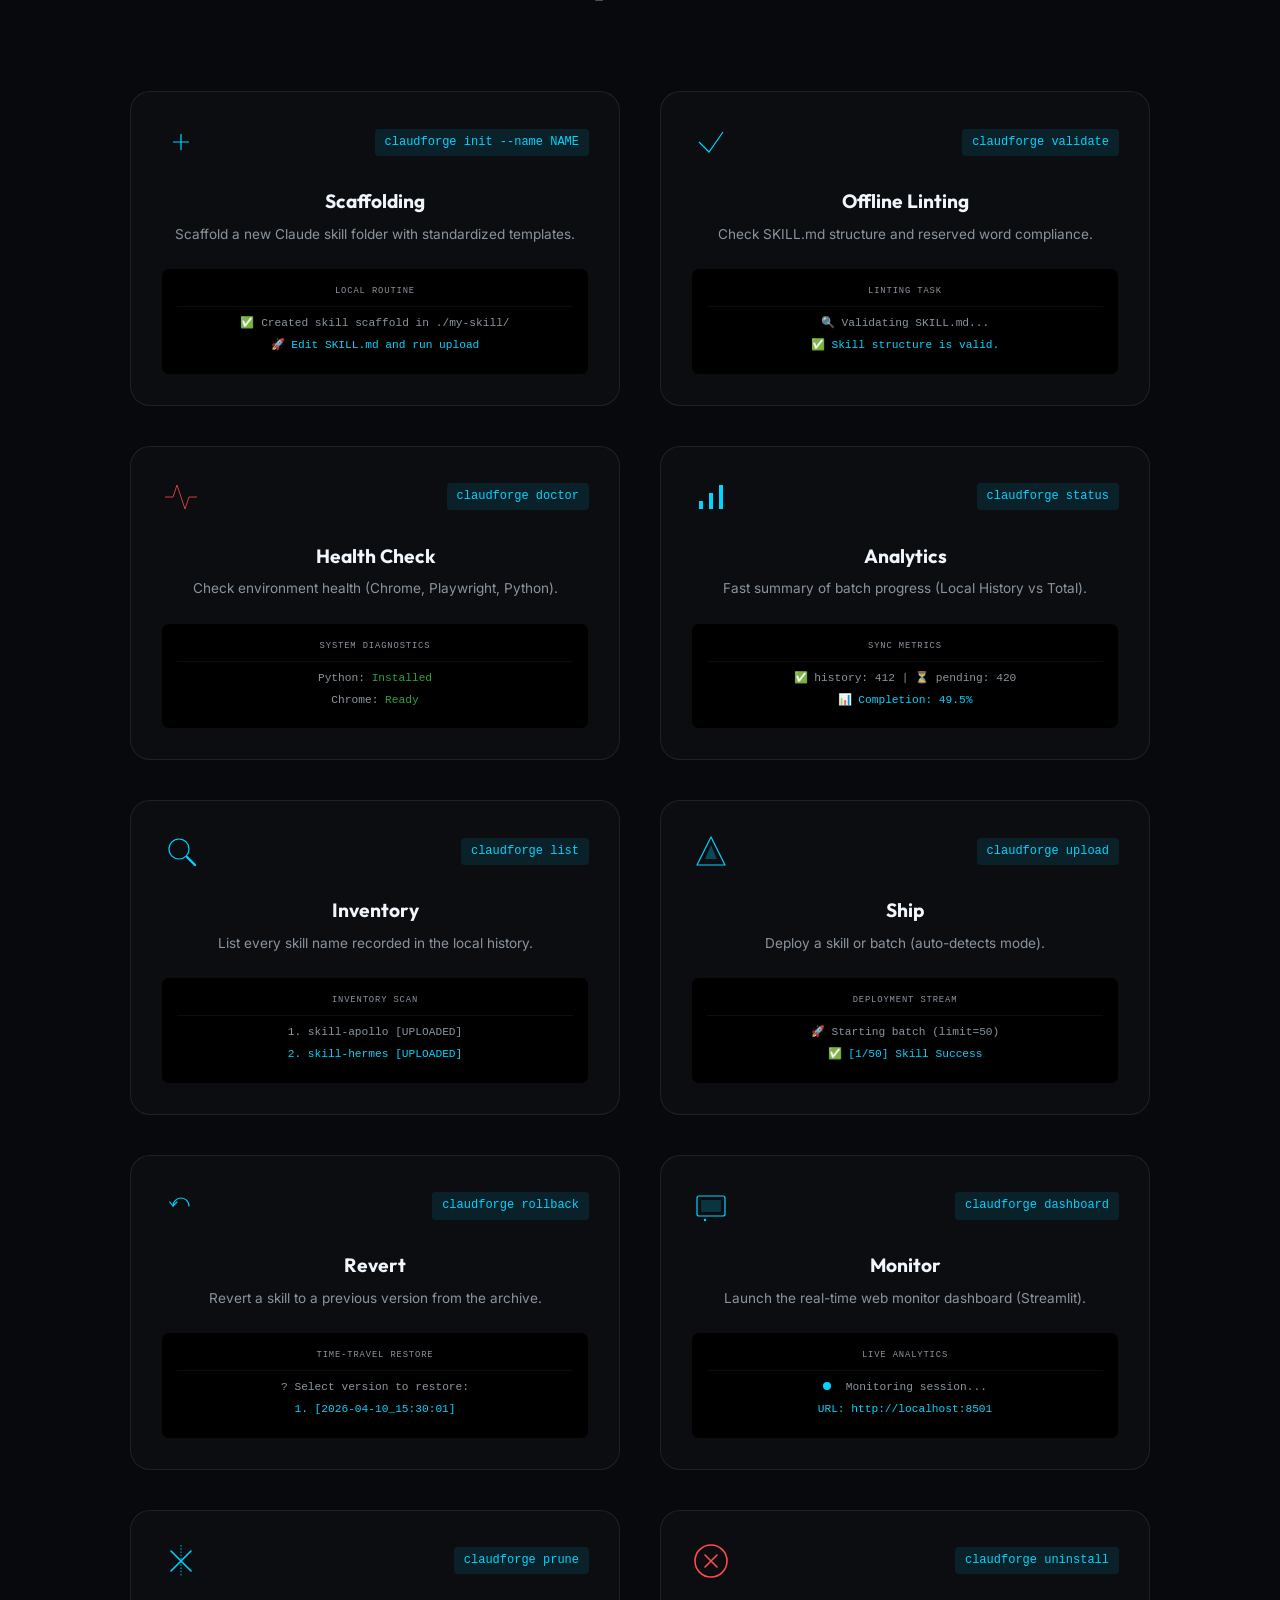
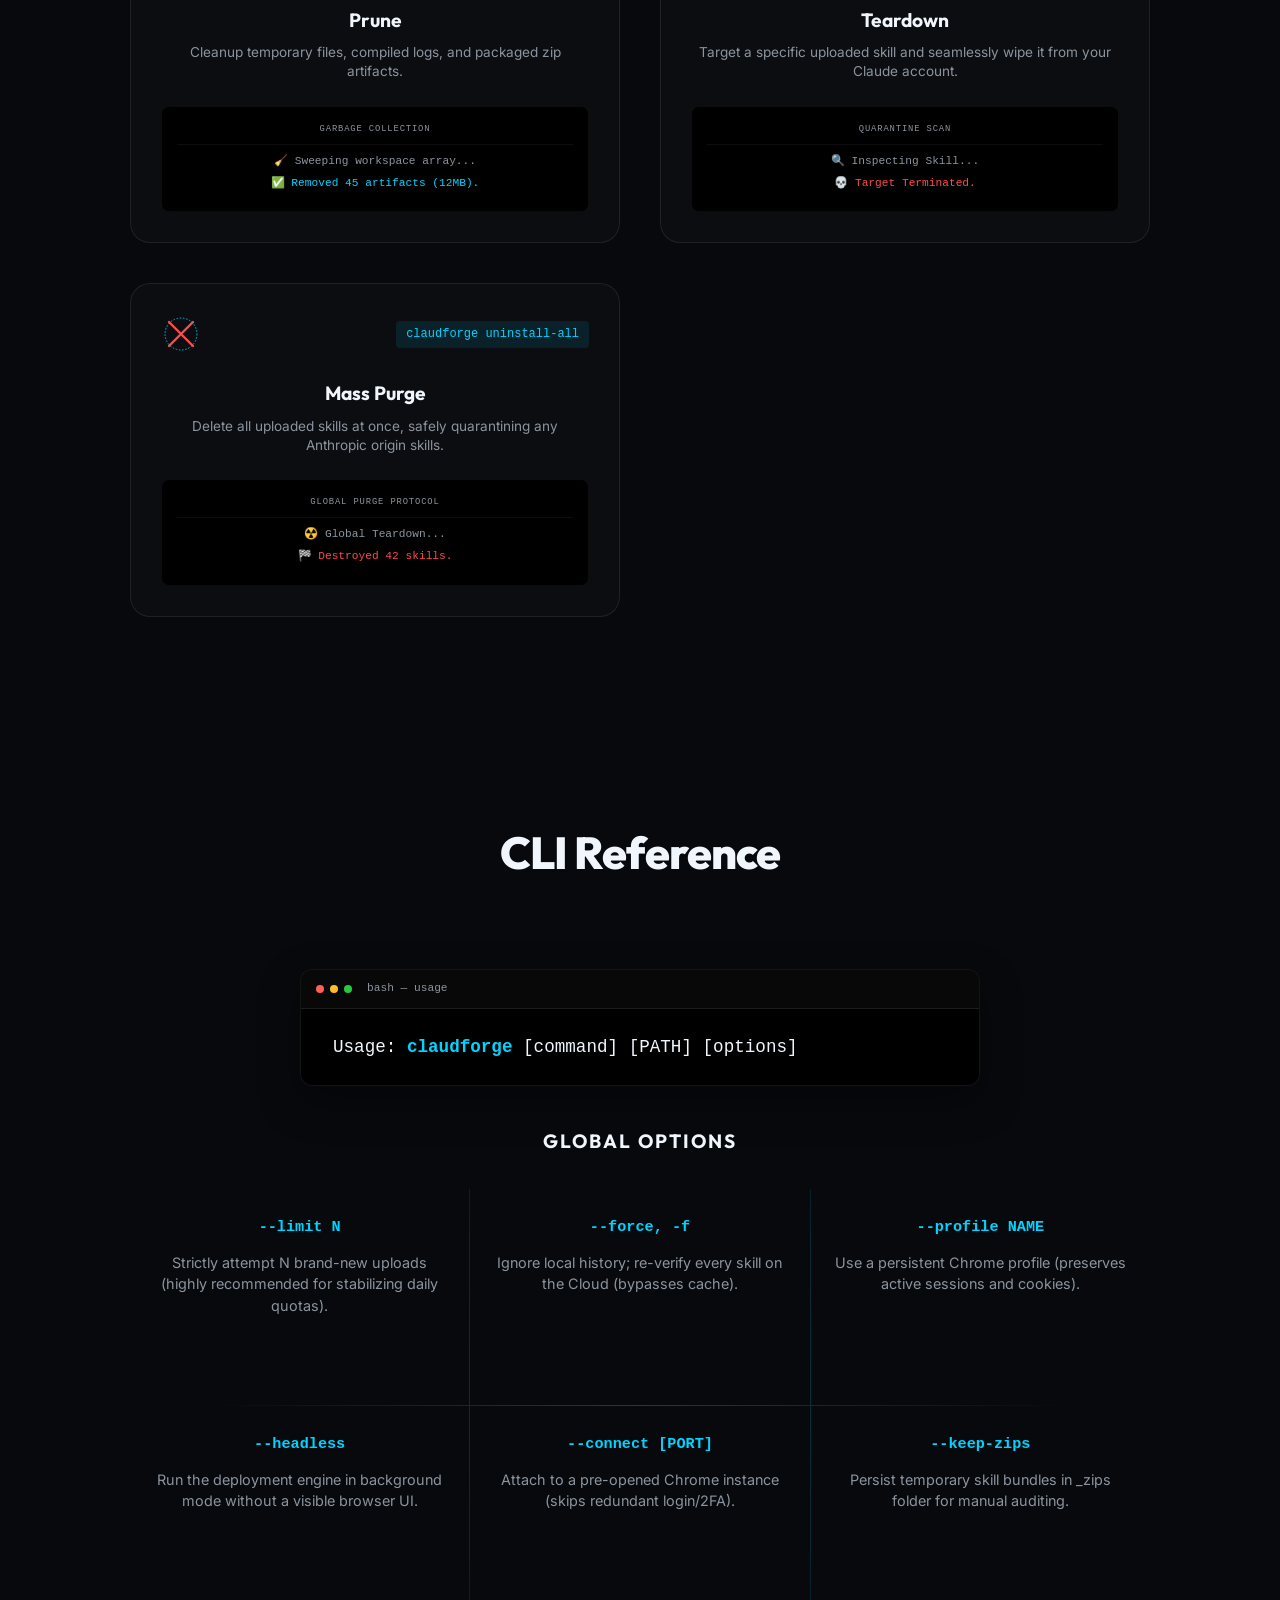
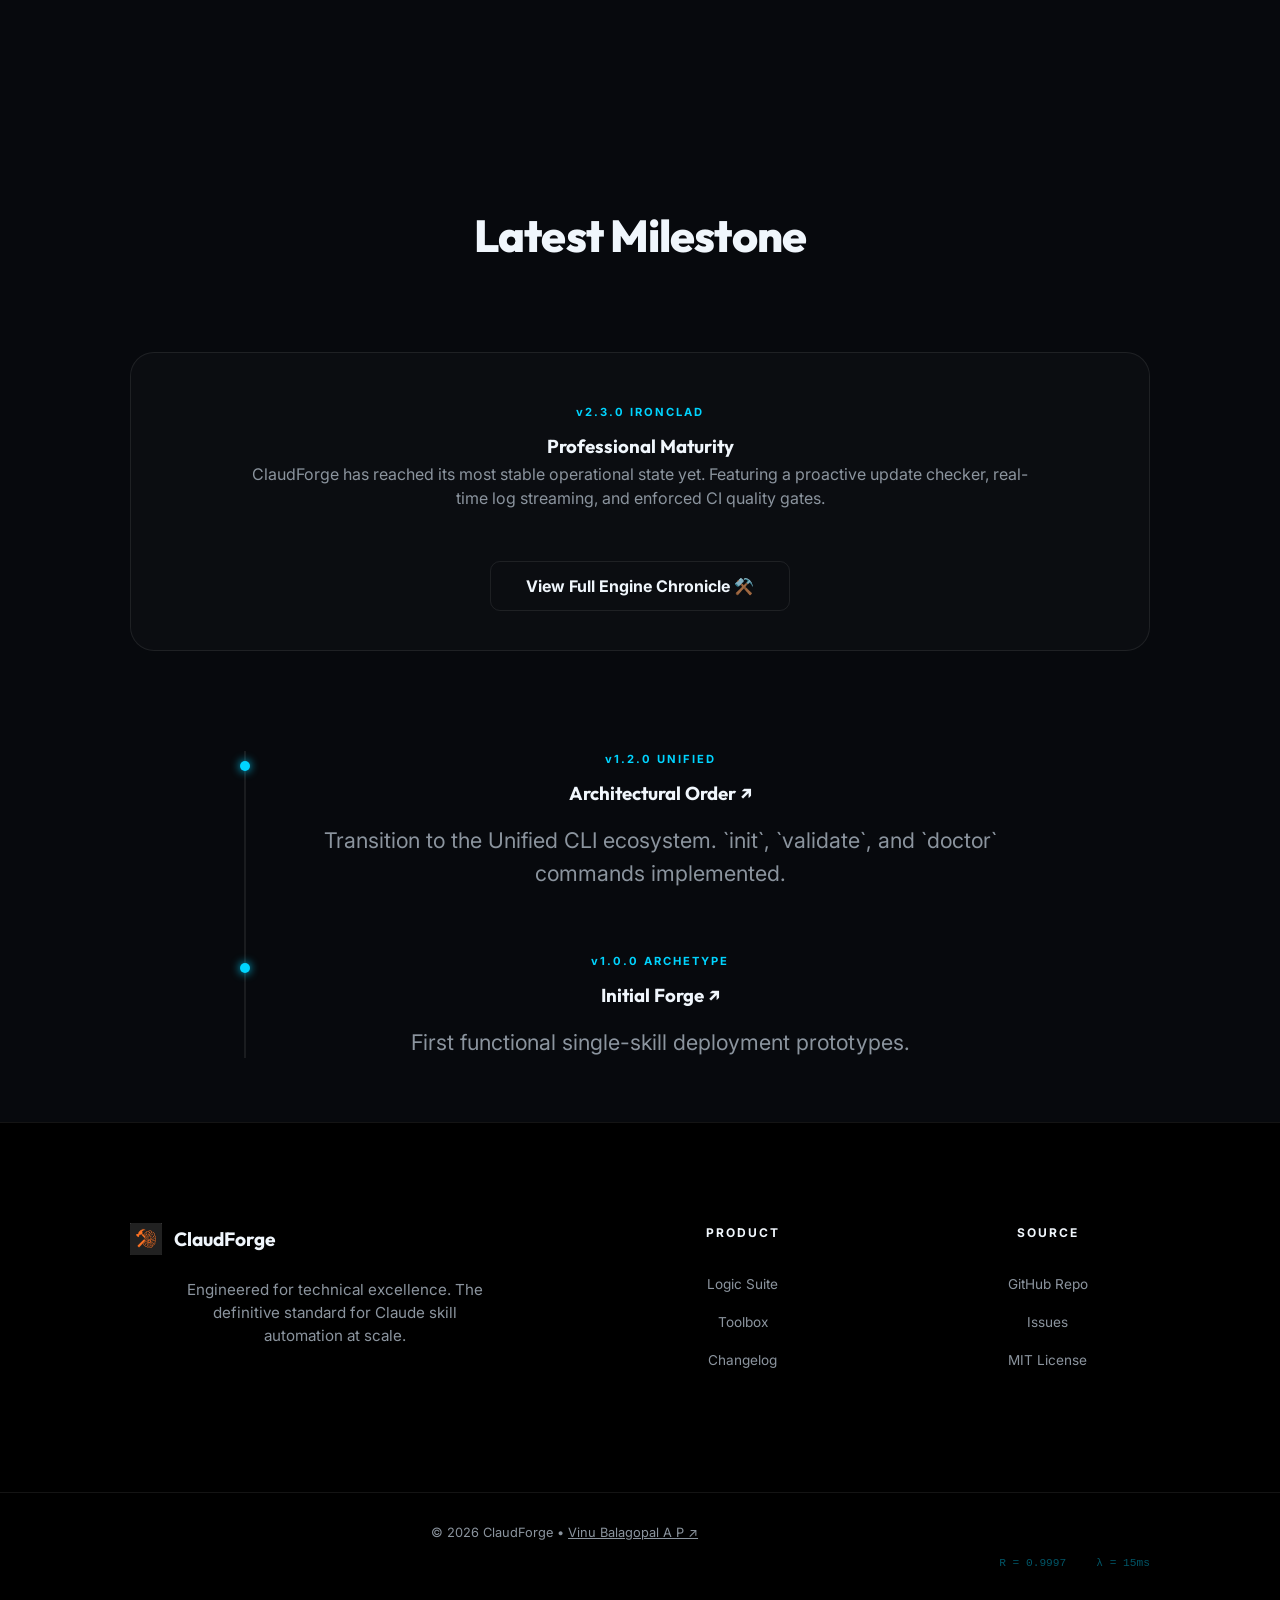
==== commit fc0eb44b: "feat: add uninstall and uninstall-all commands to remove Claude skills with quarantine protection" ====
--- a/website/index.html
+++ b/website/index.html
@@ -93,7 +93,7 @@
                     <a href="changelog.html">Chronicle</a>
                     <a href="https://github.com/VinuBalagopalAP/claudforge" target="_blank">GitHub</a>
                     <div class="mobile-nav-version">
-                        <span>v2.4.0</span>
+                        <span>v2.5.0</span>
                     </div>
                 </div>
                 
@@ -474,6 +474,32 @@
                         <span class="o-line highlight">✅ Removed 45 artifacts (12MB).</span>
                     </div>
                 </div>
+                <div class="toolbox-card glass">
+                    <div class="t-header">
+                        <div class="t-icon"><svg viewBox="0 0 100 100"><circle cx="50" cy="50" r="40" fill="none" stroke="var(--accent)" stroke-width="4"/><path d="M35,35 L65,65 M65,35 L35,65" stroke="var(--accent)" stroke-width="4" stroke-linecap="round"/></svg></div>
+                        <span class="t-cmd">claudforge uninstall</span>
+                    </div>
+                    <h4>Teardown</h4>
+                    <p>Target a specific uploaded skill and seamlessly wipe it from your Claude account.</p>
+                    <div class="t-output">
+                        <span class="o-label">Quarantine Scan</span>
+                        <span class="o-line">🔍 Inspecting Skill...</span>
+                        <span class="o-line highlight" style="color: var(--accent);">💀 Target Terminated.</span>
+                    </div>
+                </div>
+                <div class="toolbox-card glass">
+                    <div class="t-header">
+                        <div class="t-icon"><svg viewBox="0 0 100 100"><path d="M20,20 L80,80 M80,20 L20,80" stroke="var(--accent)" stroke-width="6" stroke-linecap="round"/><circle cx="50" cy="50" r="40" fill="none" stroke="var(--primary)" stroke-width="2" stroke-dasharray="4"/></svg></div>
+                        <span class="t-cmd">claudforge uninstall-all</span>
+                    </div>
+                    <h4>Mass Purge</h4>
+                    <p>Delete all uploaded skills at once, safely quarantining any Anthropic origin skills.</p>
+                    <div class="t-output">
+                        <span class="o-label">Global Purge Protocol</span>
+                        <span class="o-line">☢️ Global Teardown...</span>
+                        <span class="o-line highlight" style="color: var(--accent);">🏁 Destroyed 42 skills.</span>
+                    </div>
+                </div>
                 
                 <!-- NEW CARDS END -->
             </div>
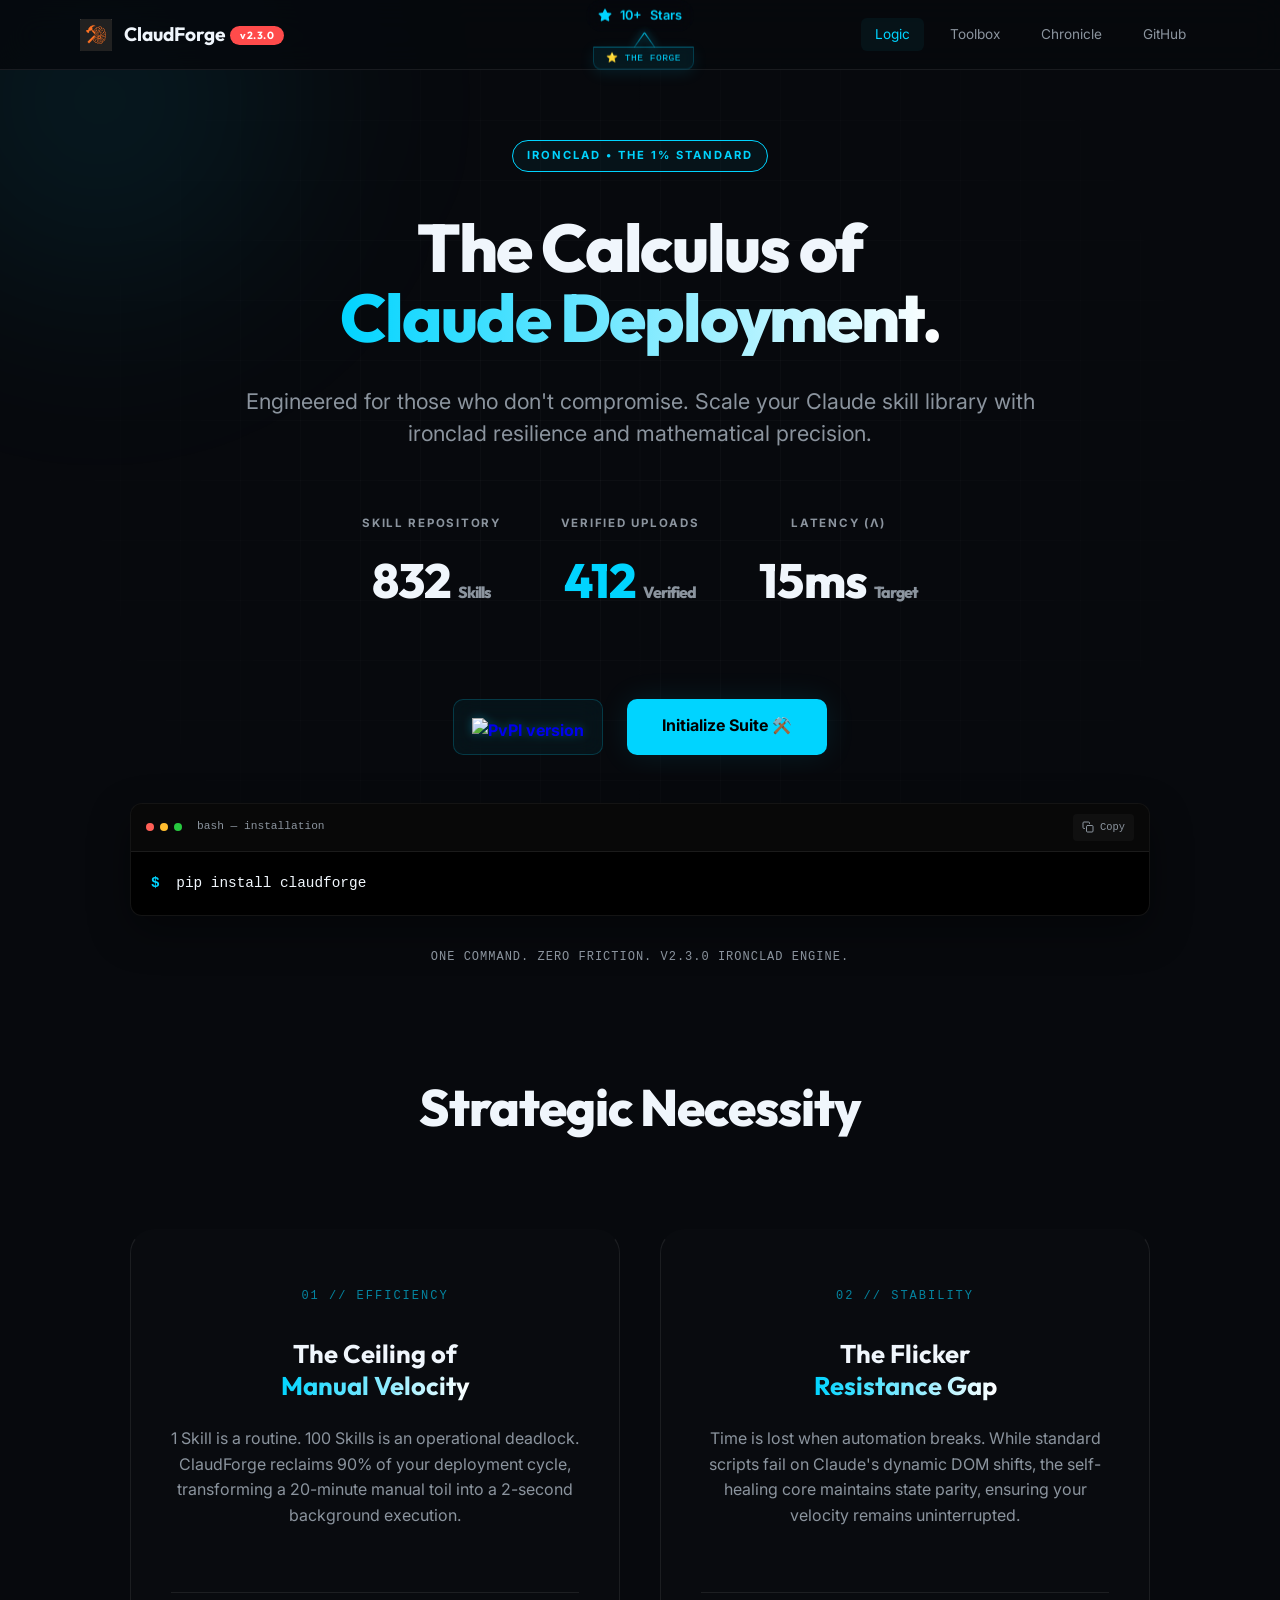
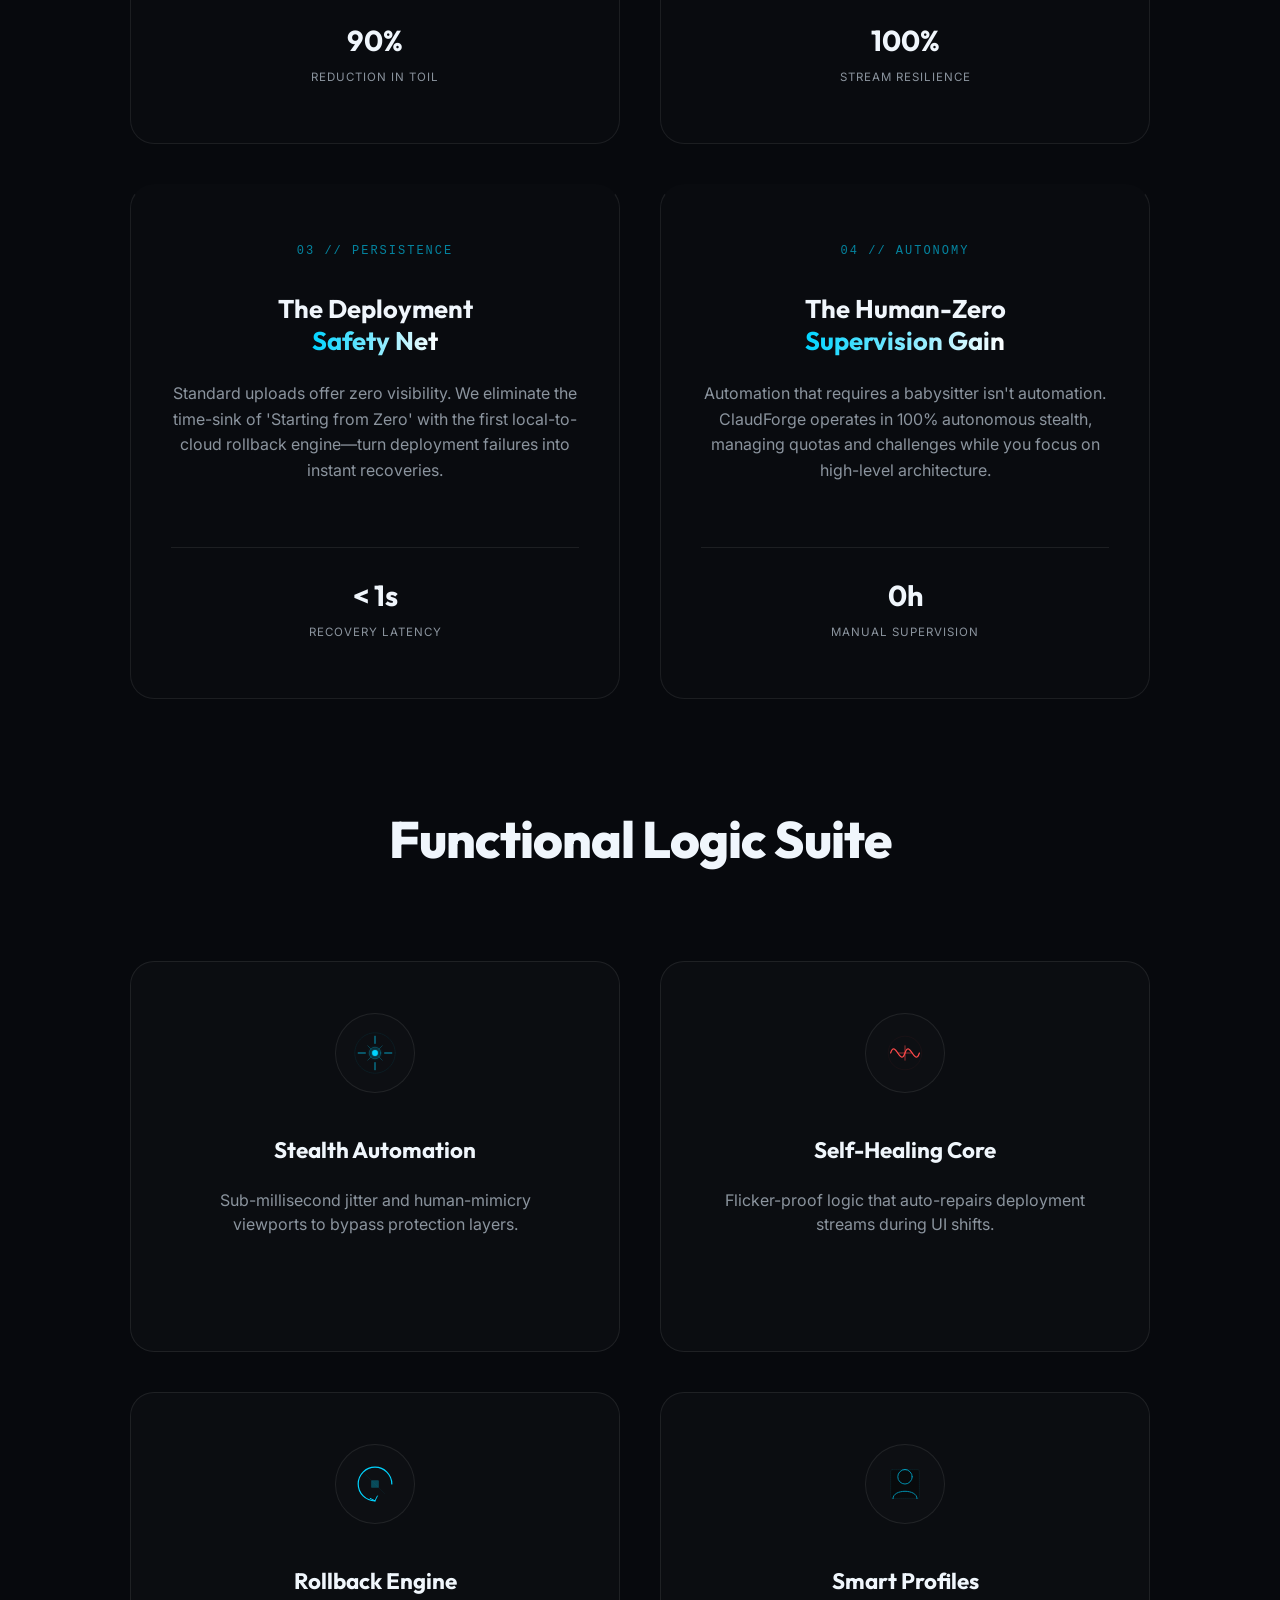
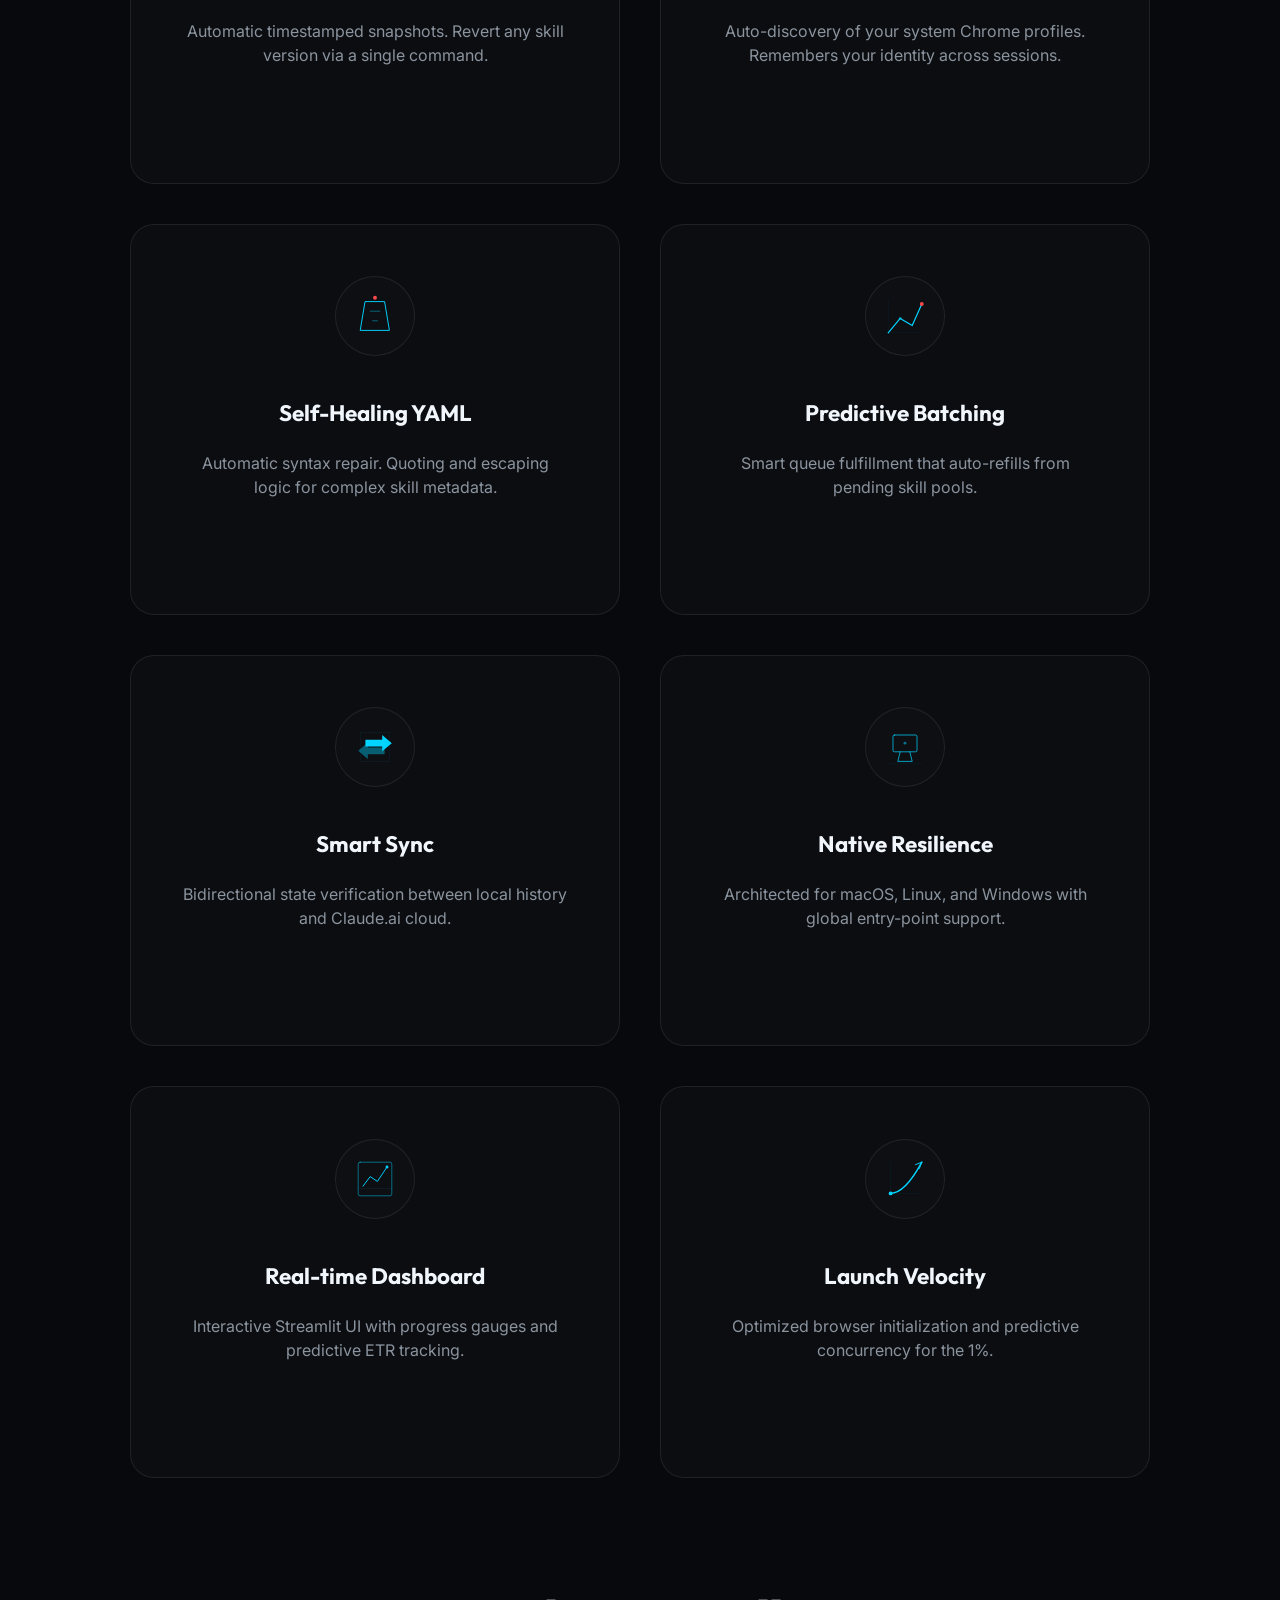
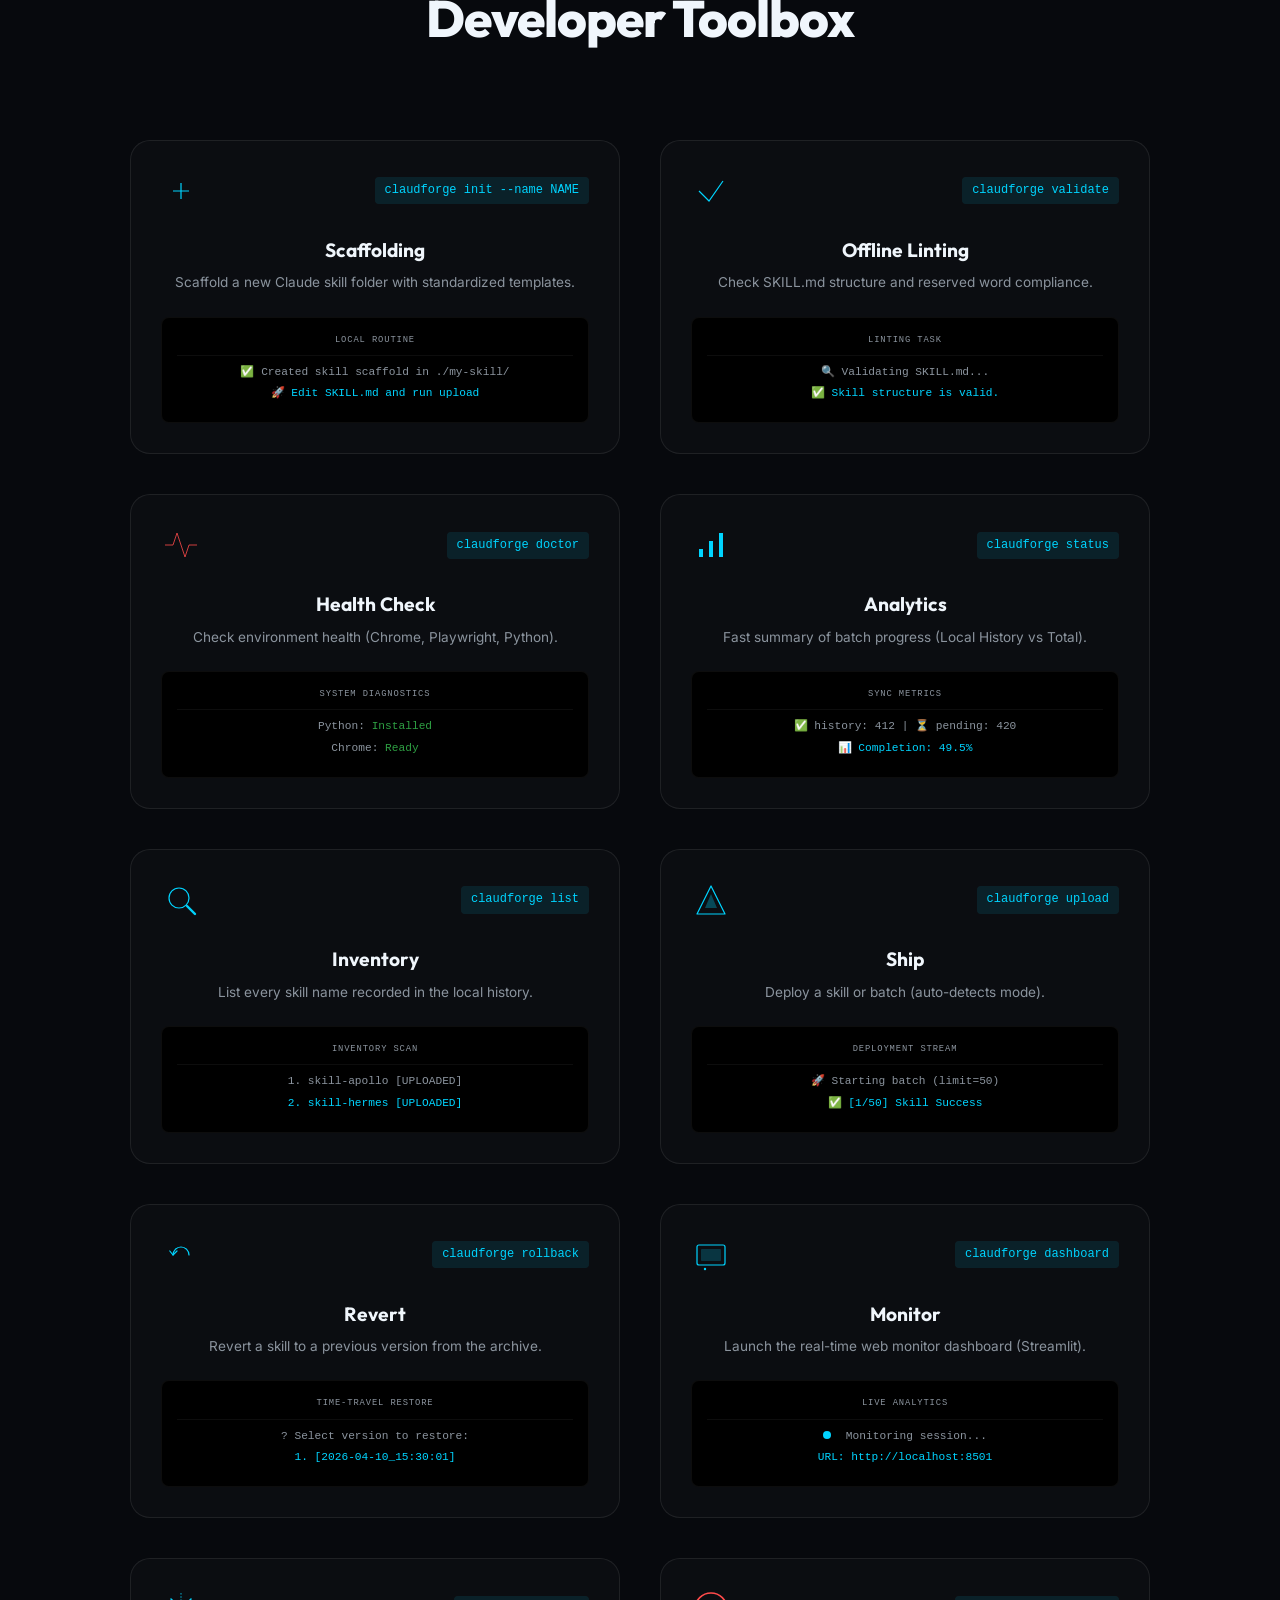
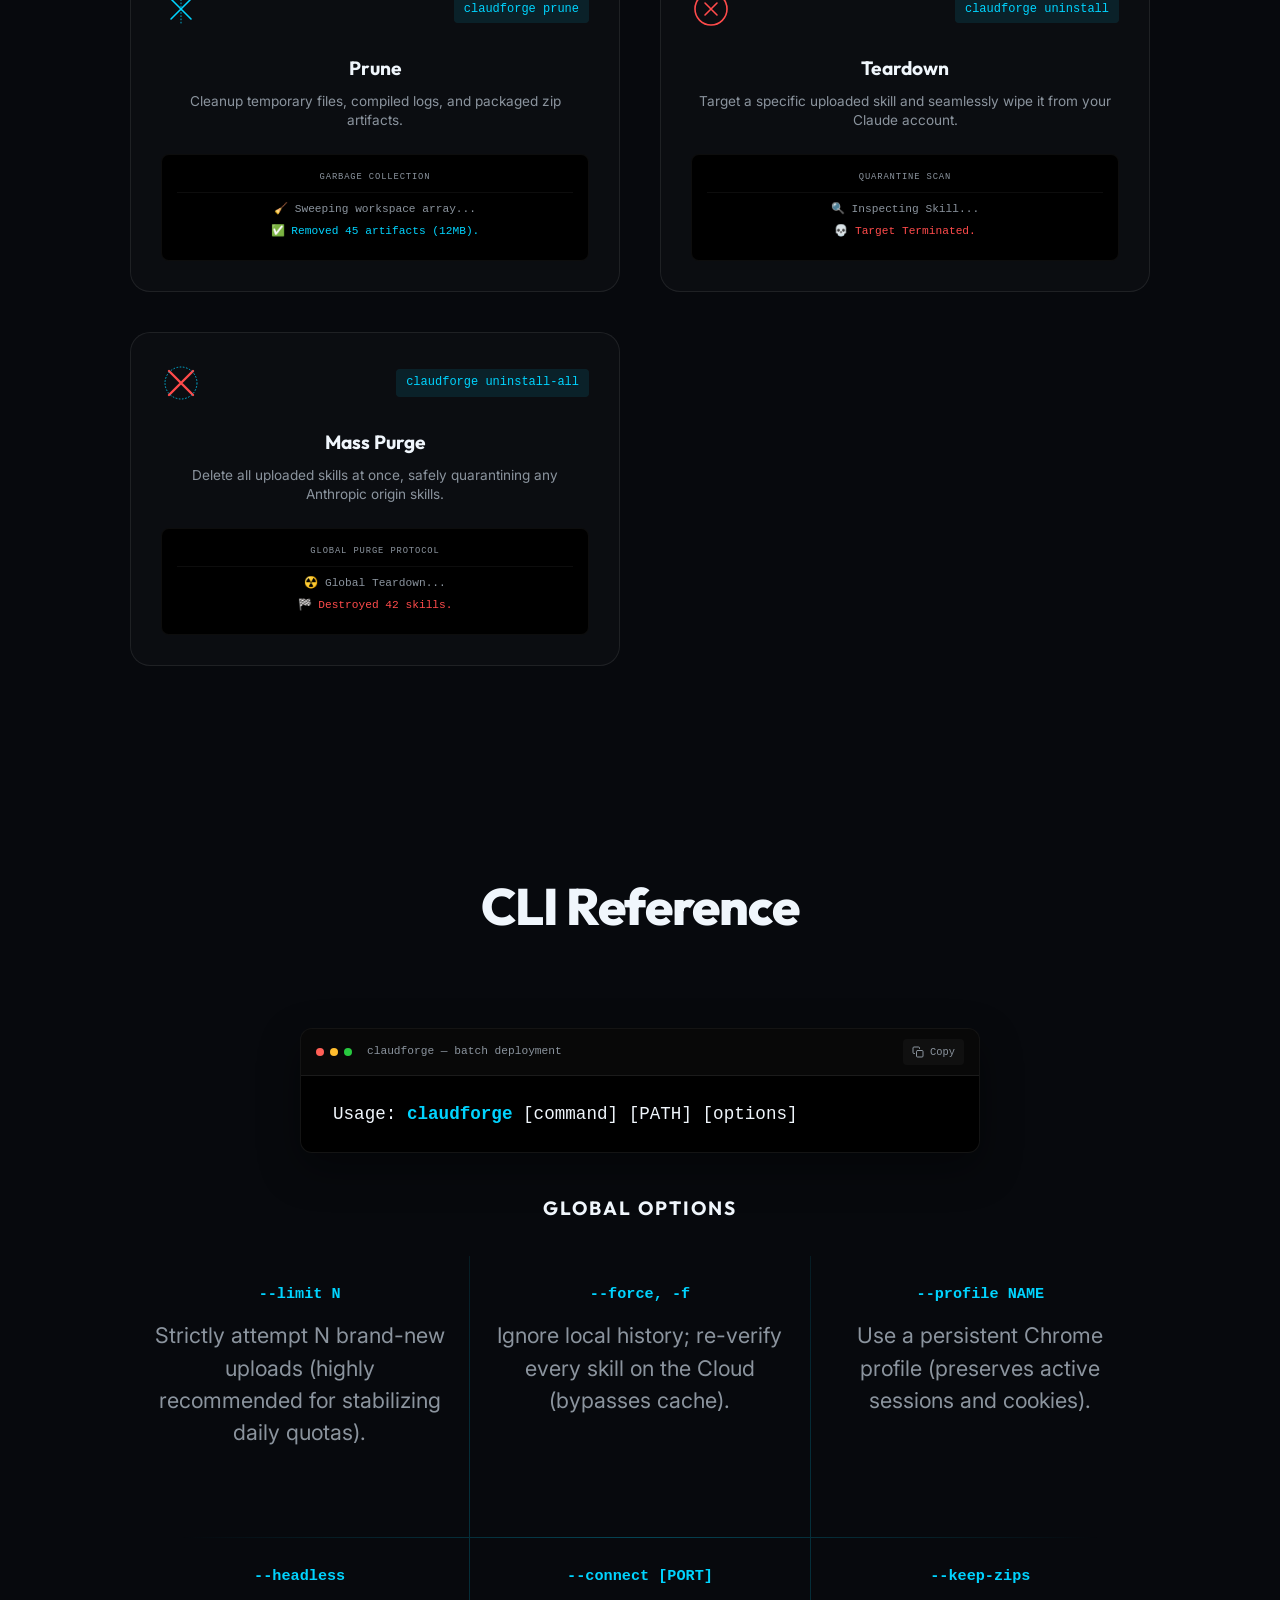
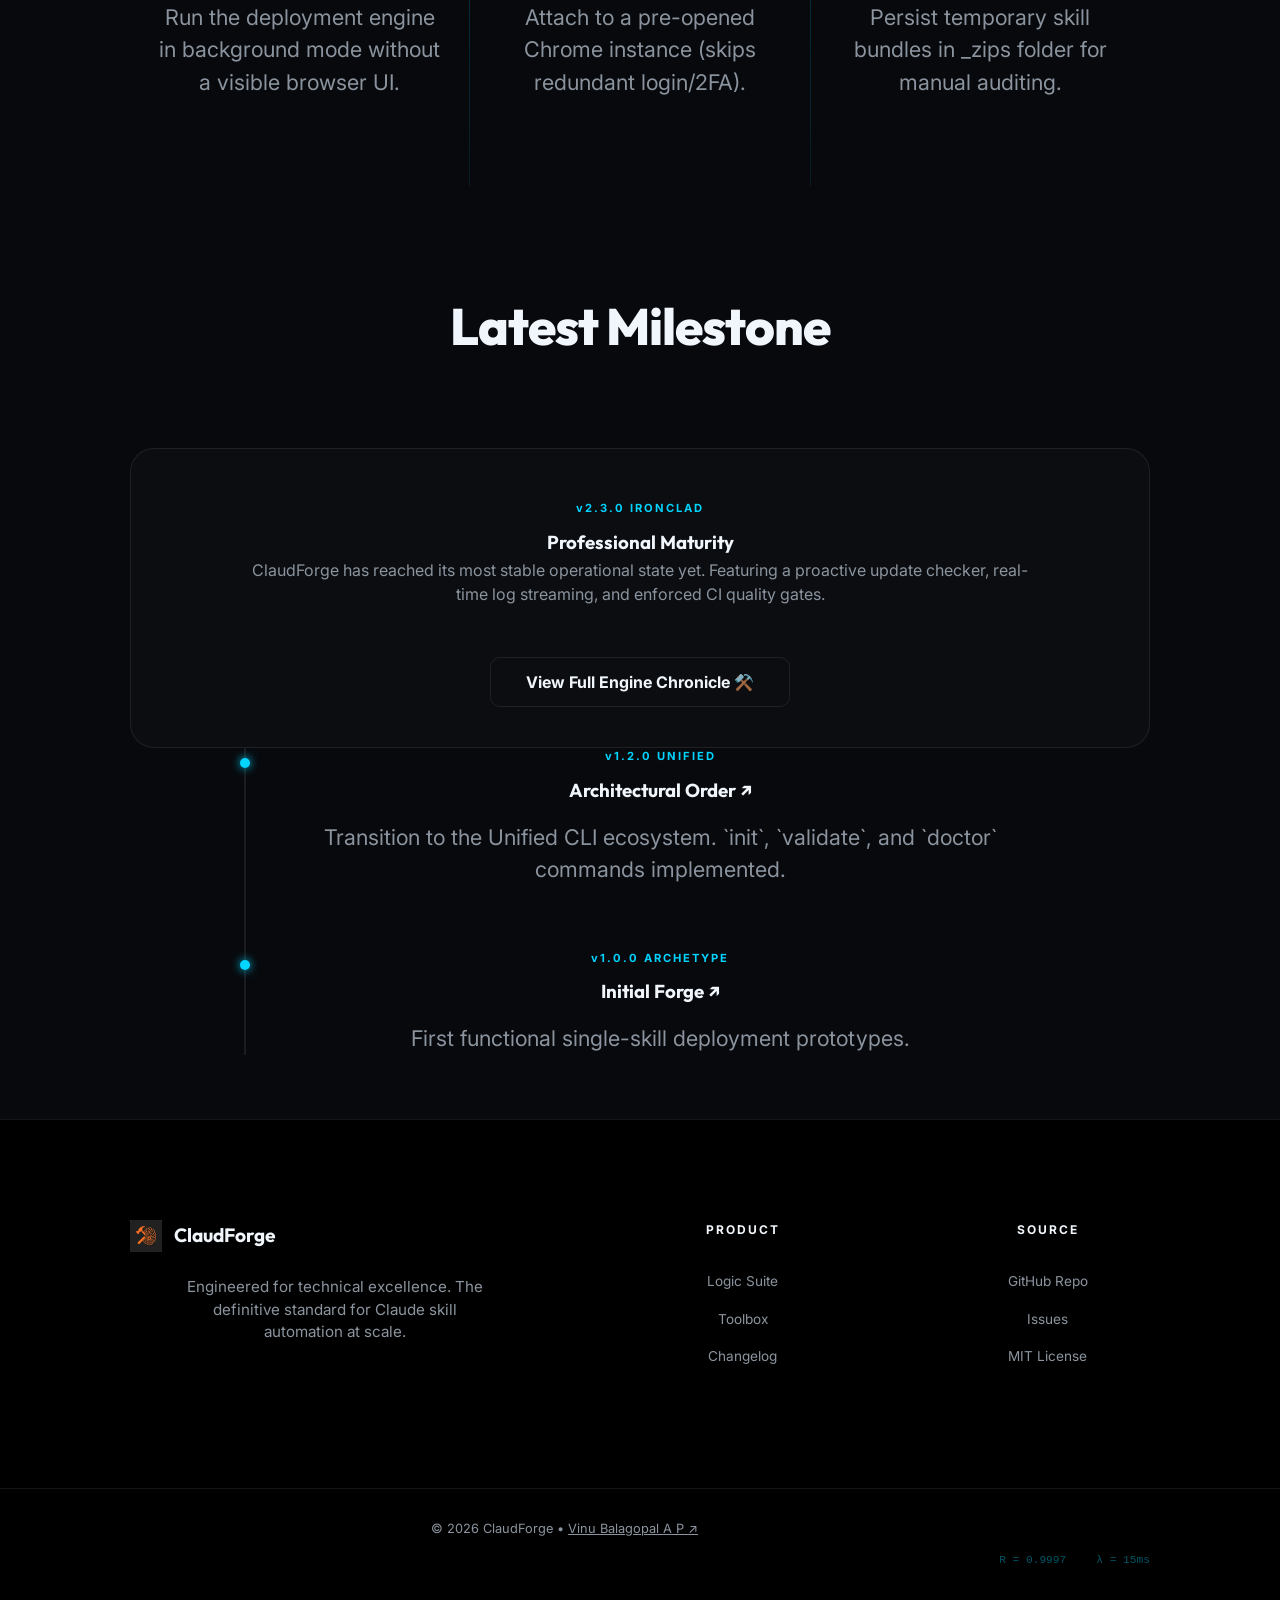
==== commit 24f8608a: "feat: add copy-to-clipboard functionality to terminal blocks and implement enhanced blueprint card s" ====
--- a/website/index.html
+++ b/website/index.html
@@ -140,6 +140,10 @@
                     <div class="t-top">
                         <div class="t-dots"><span></span><span></span><span></span></div>
                         <span class="t-title">bash — installation</span>
+                        <div class="t-copy">
+                            <svg viewBox="0 0 24 24" fill="none" stroke="currentColor" stroke-width="2" stroke-linecap="round" stroke-linejoin="round"><rect x="9" y="9" width="13" height="13" rx="2" ry="2"></rect><path d="M5 15H4a2 2 0 0 1-2-2V4a2 2 0 0 1 2-2h9a2 2 0 0 1 2 2v1"></path></svg>
+                            <span>Copy</span>
+                        </div>
                     </div>
                     <div class="t-body">
                         <span class="t-pmp">$</span> pip install claudforge
@@ -512,9 +516,13 @@
             
             <div class="terminal-loader cli-usage">
                 <div class="t-top">
-                    <div class="t-dots"><span></span><span></span><span></span></div>
-                    <span class="t-title">bash — usage</span>
-                </div>
+                <div class="t-dots"><span></span><span></span><span></span></div>
+                <span class="t-title">claudforge — batch deployment</span>
+                <div class="t-copy">
+                    <svg viewBox="0 0 24 24" fill="none" stroke="currentColor" stroke-width="2" stroke-linecap="round" stroke-linejoin="round"><rect x="9" y="9" width="13" height="13" rx="2" ry="2"></rect><path d="M5 15H4a2 2 0 0 1-2-2V4a2 2 0 0 1 2-2h9a2 2 0 0 1 2 2v1"></path></svg>
+                    <span>Copy</span>
+                </div>
+            </div>
                 <div class="t-body">
                     <code>Usage: <span class="highlight">claudforge</span> [command] [PATH] [options]</code>
                 </div>
--- a/website/style.css
+++ b/website/style.css
@@ -111,7 +111,7 @@
     justify-content: space-between;
     align-items: center;
     height: 100%;
-    max-width: 1400px; /* Wider for 3 columns */
+    max-width: 1200px; /* Tightened from 1400px for better grouping */
     margin: 0 auto;
     padding: 0 var(--cont-pad);
 }
@@ -150,16 +150,16 @@
 .nav-links {
     display: flex;
     align-items: center;
-    justify-content: flex-end; /* Links stay on the right within their column */
+    justify-content: flex-end;
+    gap: 0.8rem; /* Use gap for cleaner spacing control */
 }
 
 .nav-links a {
     color: var(--text-dim);
     text-decoration: none;
-    margin: 0 1.2rem;
     font-size: 0.85rem;
     transition: all 0.3s;
-    padding: 6px 12px;
+    padding: 6px 14px;
     border-radius: 6px;
 }
 
@@ -268,6 +268,11 @@
     text-align: center;
 }
 
+/* For docs and changelog */
+.hero-compact {
+    padding: clamp(120px, 12vh, 160px) 0 40px;
+}
+
 .hero-badge {
     display: inline-block;
     background: rgba(0, 212, 255, 0.05);
@@ -318,7 +323,7 @@
 
 .p-stat label {
     display: block;
-    font-size: 0.6rem;
+    font-size: 0.72rem; /* Bumped from 0.6rem for high-resolution legibility */
     color: var(--text-dim);
     letter-spacing: 0.15em;
     font-weight: 700;
@@ -431,6 +436,38 @@
 .t-dots span:nth-child(2) { background: #FFBD2E; }
 .t-dots span:nth-child(3) { background: #27C93F; }
 
+.t-copy {
+    margin-left: auto;
+    cursor: pointer;
+    display: flex;
+    align-items: center;
+    gap: 6px;
+    padding: 4px 8px;
+    border-radius: 4px;
+    background: rgba(255,255,255,0.03);
+    border: 1px solid transparent;
+    transition: all 0.2s;
+    color: var(--text-dim);
+    font-family: monospace;
+    font-size: 0.65rem;
+}
+
+.t-copy:hover {
+    background: rgba(0, 212, 255, 0.1);
+    border-color: rgba(0, 212, 255, 0.3);
+    color: var(--primary);
+}
+
+.t-copy.copied {
+    color: #27C93F;
+    border-color: rgba(39, 201, 63, 0.3);
+}
+
+.t-copy svg {
+    width: 12px;
+    height: 12px;
+}
+
 .t-title {
     font-family: monospace;
     font-size: 0.7rem;
@@ -504,7 +541,7 @@
 .why-card .w-label {
     display: block;
     font-family: monospace;
-    font-size: 0.7rem;
+    font-size: 0.75rem; /* Standardized to matching tag scale */
     color: var(--primary);
     margin-bottom: 2rem;
     letter-spacing: 2px;
@@ -541,7 +578,7 @@
 }
 
 .why-card .metric .m-label {
-    font-size: 0.65rem;
+    font-size: 0.72rem; /* Normalized with stat labels */
     color: var(--text-dim);
     letter-spacing: 1px;
     text-transform: uppercase;
@@ -554,7 +591,7 @@
 
 .section-title {
     text-align: center;
-    font-size: clamp(1.8rem, 5vw, 2.8rem);
+    font-size: clamp(2rem, 5vw, 3.2rem); /* Increased scale for clearer hierarchy vs h3 */
     margin-bottom: 5rem;
     font-weight: 800;
     letter-spacing: -0.02em;
@@ -792,9 +829,9 @@
 }
 
 /* TIMELINE */
-.history-section {
+/* .history-section {
     padding: var(--section-gap) 0;
-}
+} */
 
 .timeline {
     max-width: 800px;
@@ -1104,10 +1141,79 @@
     font-size: 0.95rem;
 }
 
-.option-item p {
-    color: var(--text-dim);
-    font-size: 0.9rem;
-    line-height: 1.5;
+/* BLUEPRINT CARDS - THE INDUSTRIAL STANDARD */
+.blueprint-card {
+    position: relative;
+    background: rgba(0, 212, 255, 0.01);
+    border: 1px solid var(--border);
+    border-radius: 20px;
+    padding: clamp(1.5rem, 5vw, 3rem);
+    margin-bottom: var(--section-gap);
+    transition: all 0.5s cubic-bezier(0.16, 1, 0.3, 1);
+    overflow: hidden;
+    background-image: 
+        linear-gradient(rgba(0, 212, 255, 0.05) 1px, transparent 1px),
+        linear-gradient(90deg, rgba(0, 212, 255, 0.05) 1px, transparent 1px);
+    background-size: 20px 20px; /* Inner schematic grid */
+}
+
+.blueprint-card::before,
+.blueprint-card::after {
+    content: attr(data-coord);
+    position: absolute;
+    font-family: 'JetBrains Mono', monospace;
+    font-size: 0.6rem;
+    color: var(--primary);
+    opacity: 0.3;
+    pointer-events: none;
+}
+
+.blueprint-card::before { top: 15px; left: 20px; }
+.blueprint-card::after { bottom: 15px; right: 20px; }
+
+.blueprint-card:hover {
+    border-color: var(--primary);
+    background-color: rgba(0, 212, 255, 0.03);
+    transform: perspective(1200px) rotateX(2deg) translateY(-5px);
+    box-shadow: 0 30px 60px rgba(0, 0, 0, 0.4);
+}
+
+.blueprint-card .tag-row {
+    display: flex;
+    gap: 12px;
+    margin-bottom: 2rem;
+    flex-wrap: wrap;
+}
+
+.blueprint-card .tag {
+    font-family: 'JetBrains Mono', monospace;
+    font-size: 0.72rem;
+    padding: 4px 12px;
+    background: rgba(255, 255, 255, 0.03);
+    border: 1px solid var(--border);
+    border-radius: 4px;
+    color: var(--text-dim);
+}
+
+.tag.required { color: var(--accent); border-color: rgba(255, 75, 75, 0.2); }
+.tag.optional { color: var(--primary); border-color: rgba(0, 212, 255, 0.2); }
+
+.blueprint-card h3 {
+    font-size: clamp(1.4rem, 4vw, 2.2rem);
+    font-weight: 800;
+    margin-bottom: 1.5rem;
+    letter-spacing: -0.02em;
+    color: var(--text-main);
+}
+
+.blueprint-card p {
+    color: var(--text-dim);
+    max-width: 90%;
+    margin-bottom: 2.5rem;
+}
+
+@media (max-width: 1200px) {
+    /* No-op navigation rules removed per user request */
 }
 
 
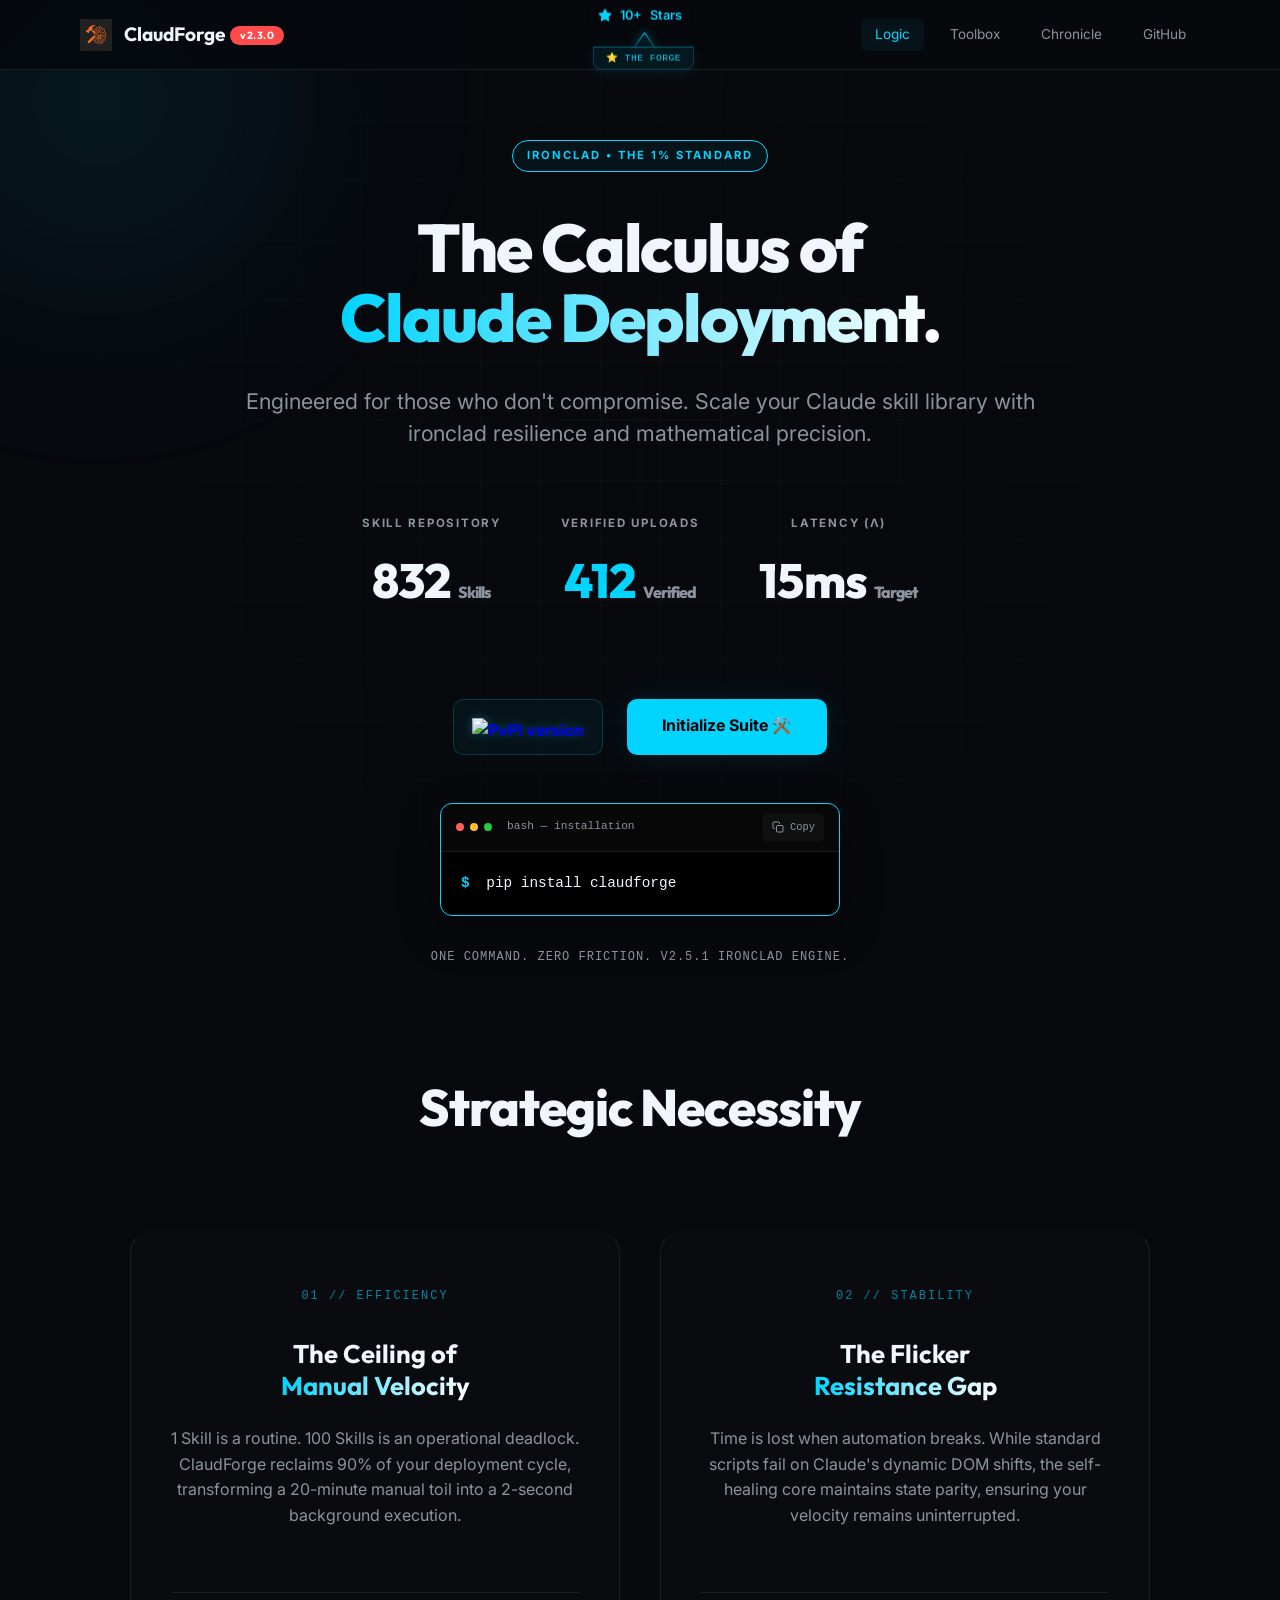
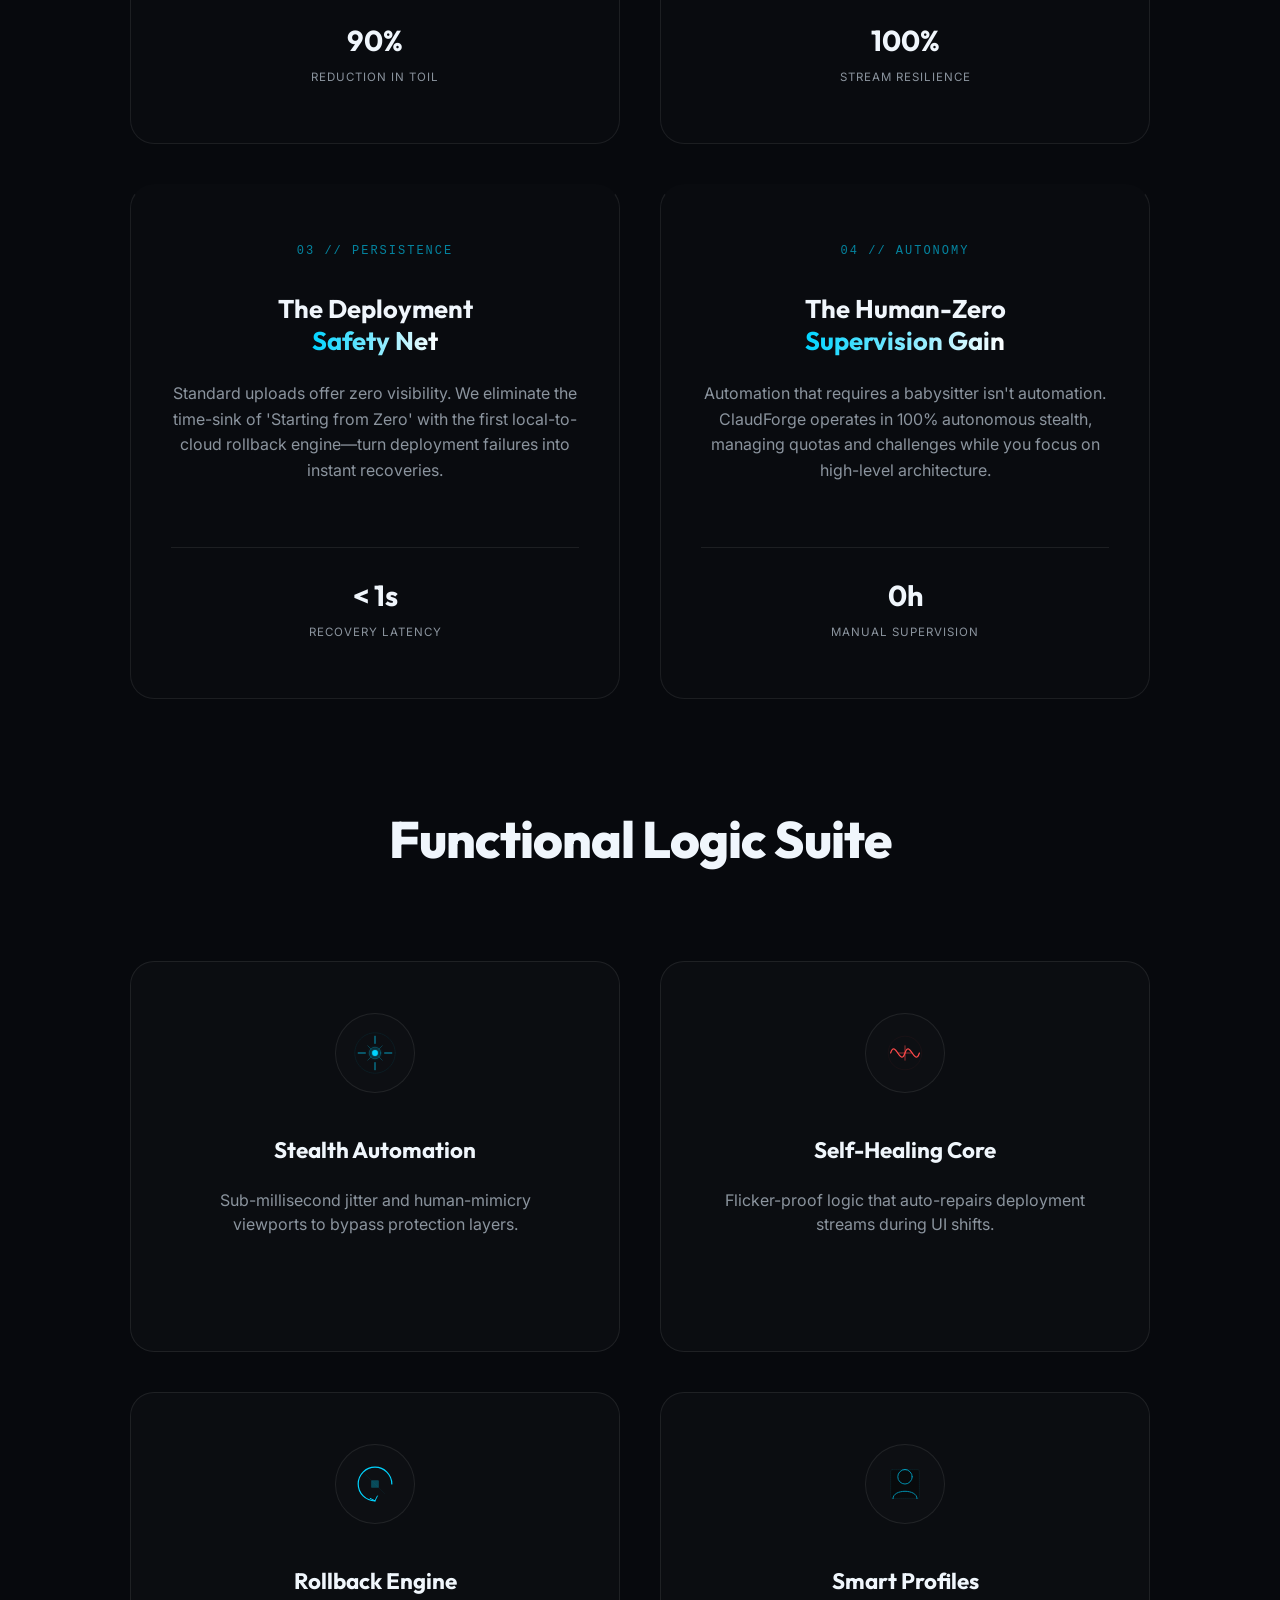
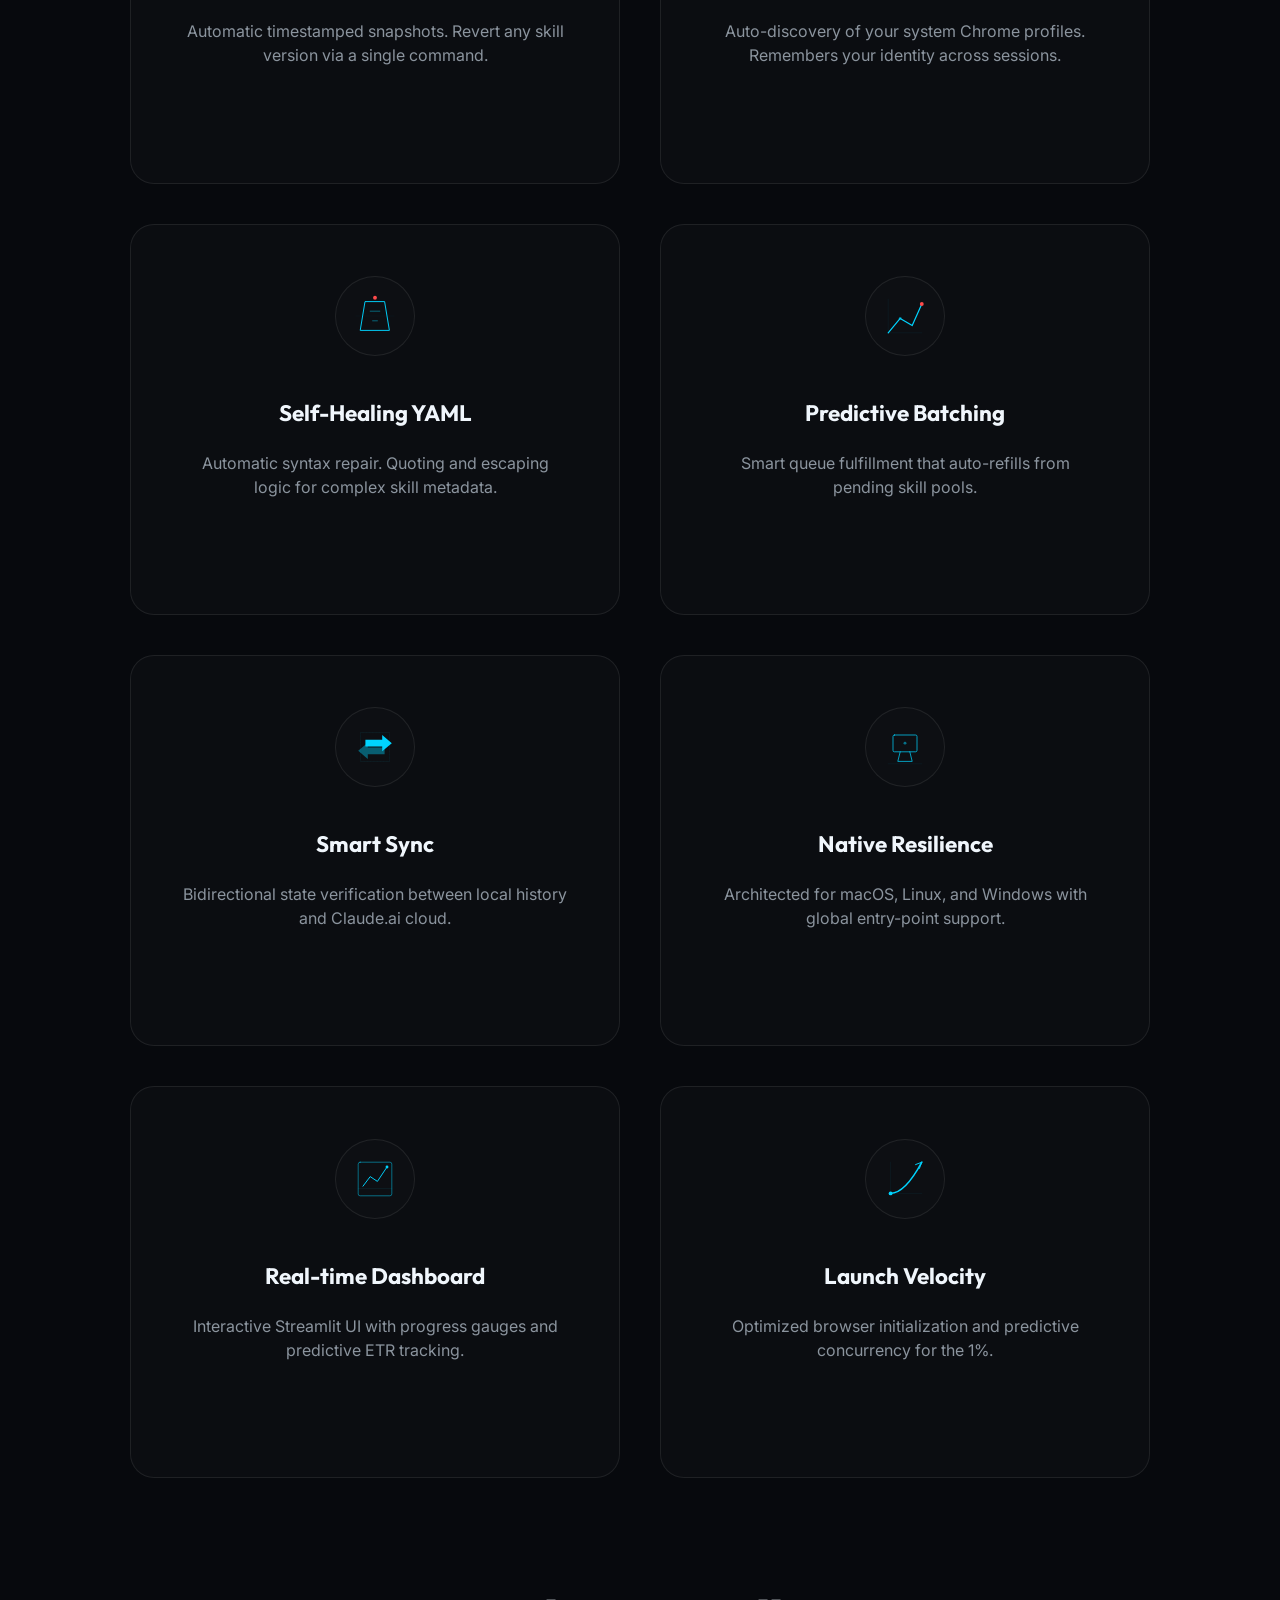
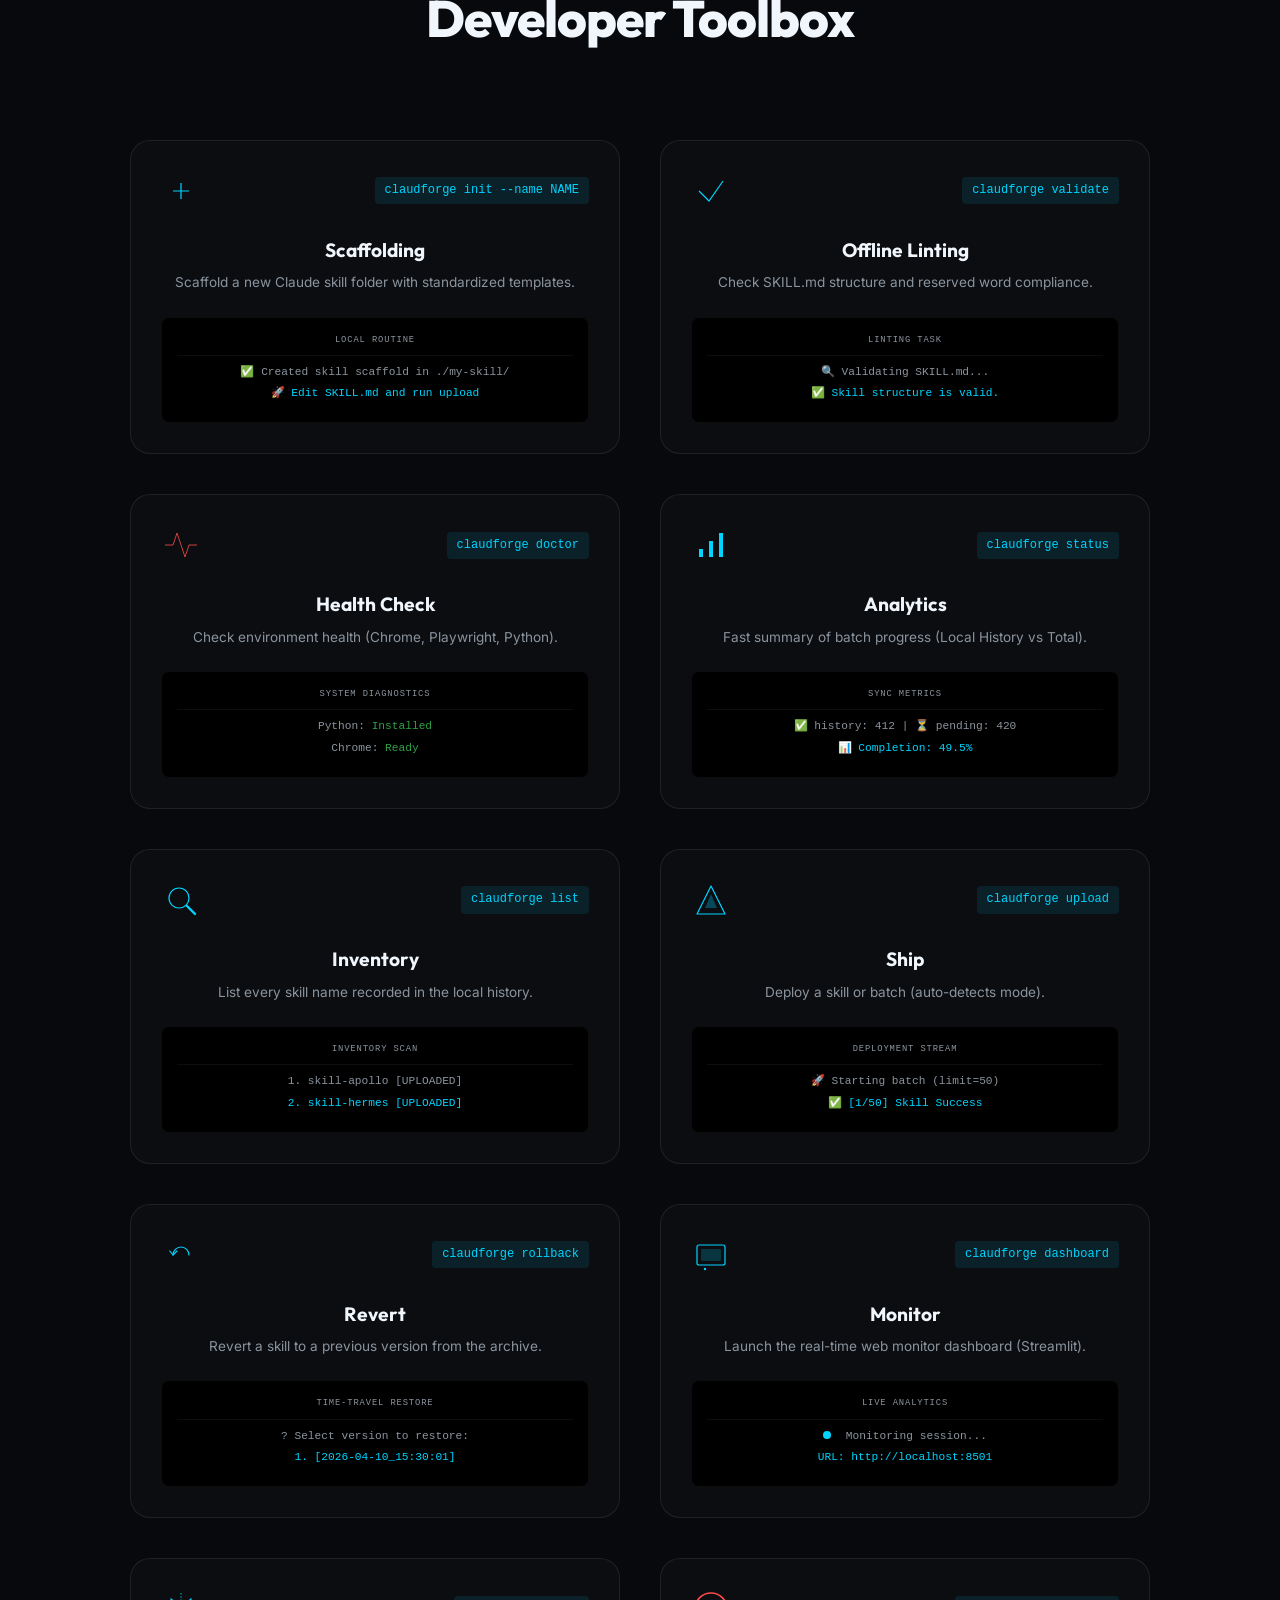
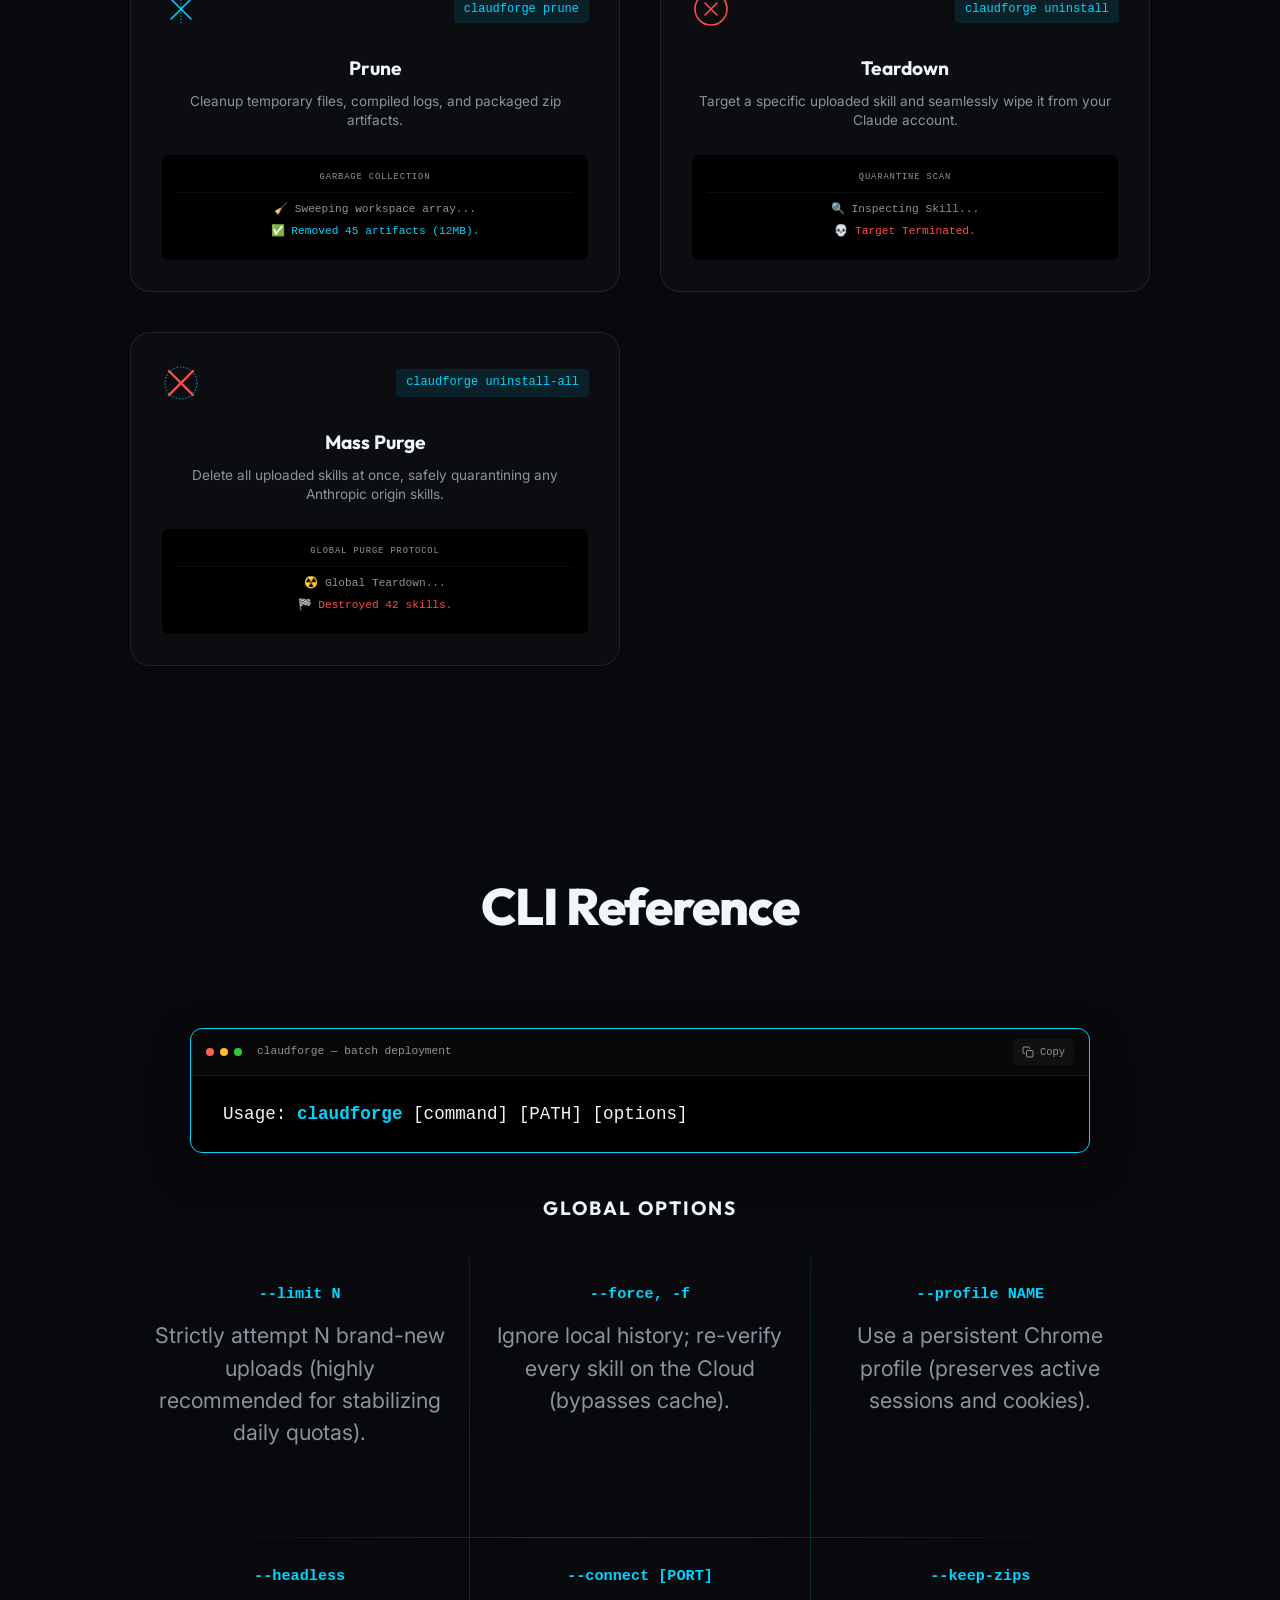
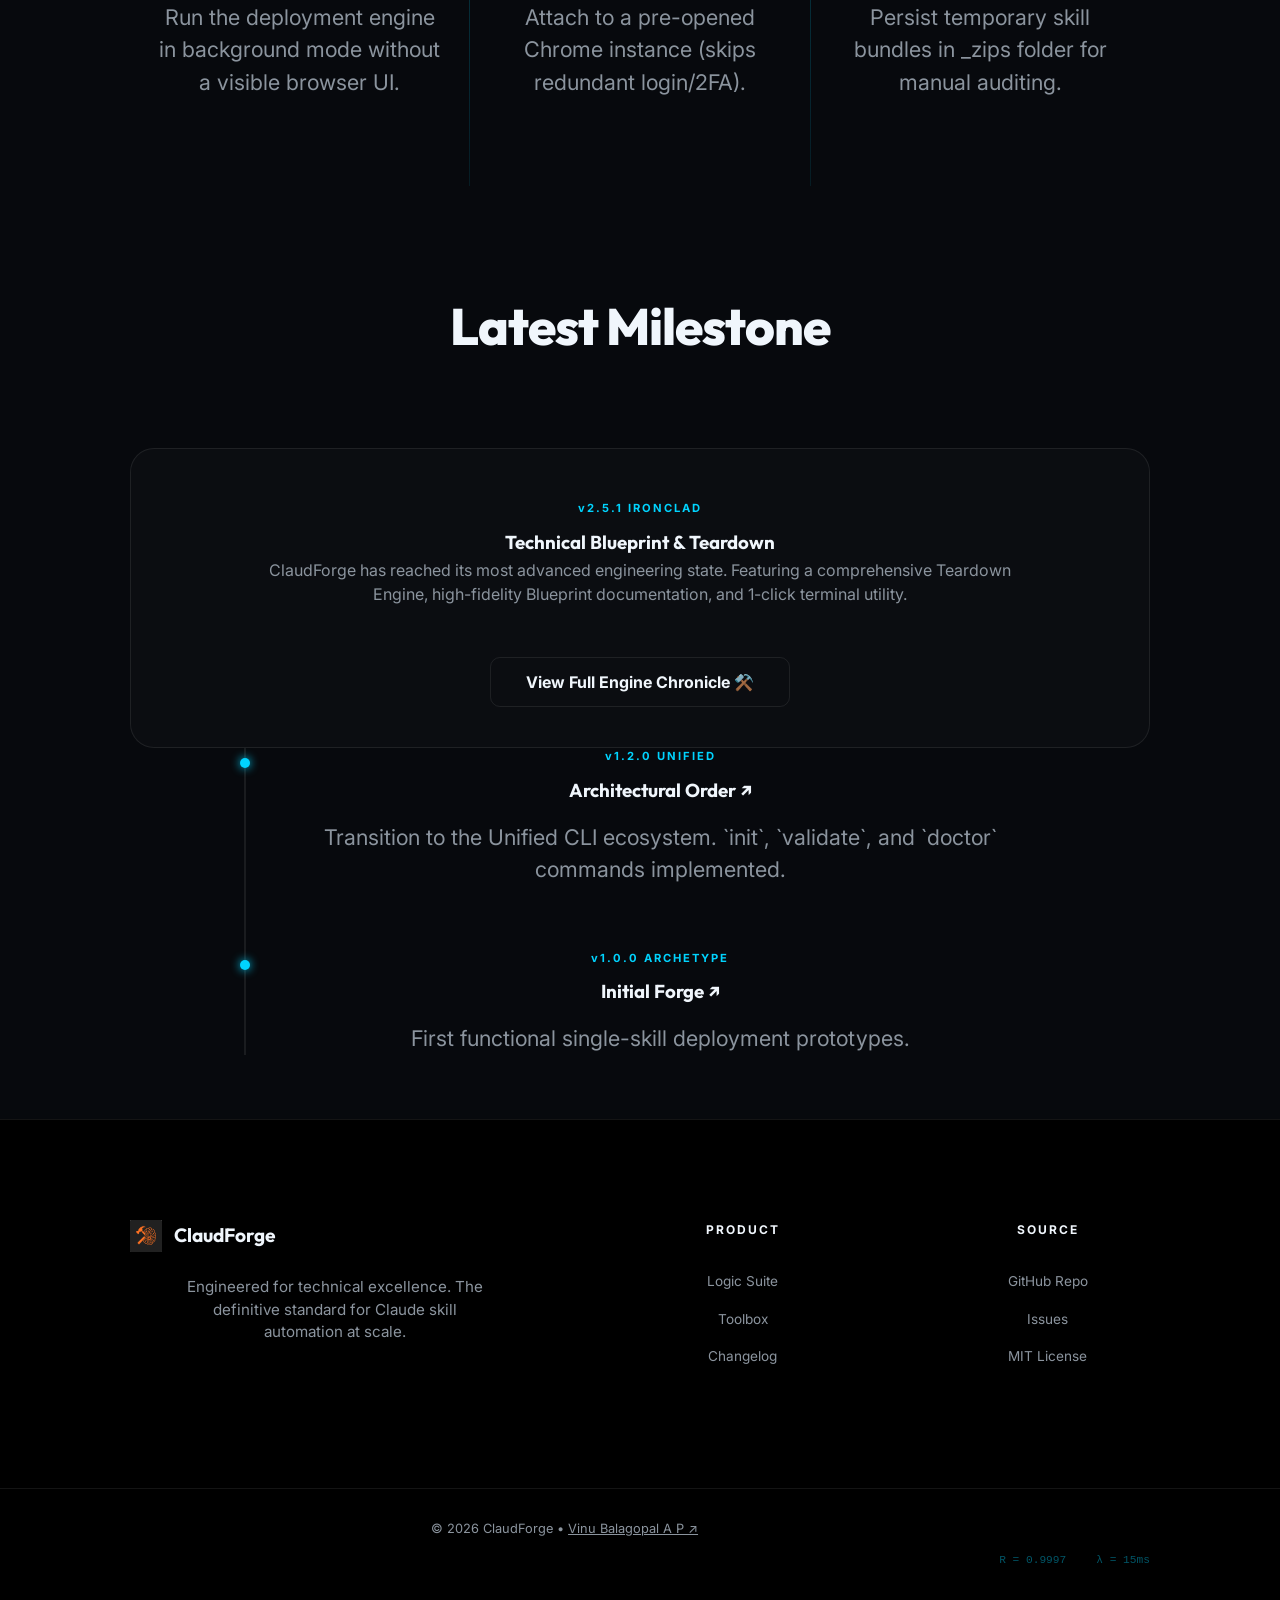
==== commit 83a98df4: "feat: upgrade to v2.5.1 with teardown engine, enhanced documentation, and improved terminal UI respo" ====
--- a/website/index.html
+++ b/website/index.html
@@ -93,7 +93,7 @@
                     <a href="changelog.html">Chronicle</a>
                     <a href="https://github.com/VinuBalagopalAP/claudforge" target="_blank">GitHub</a>
                     <div class="mobile-nav-version">
-                        <span>v2.5.0</span>
+                        <span>Version: v2.5.1</span>
                     </div>
                 </div>
                 
@@ -136,7 +136,7 @@
                     <a href="https://github.com/VinuBalagopalAP/claudforge" class="btn btn-primary">Initialize Suite ⚒️</a>
                 </div>
 
-                <div class="terminal-loader animate-in delay-3">
+                <div class="terminal-loader animate-in delay-3" style="border-color: var(--primary);">
                     <div class="t-top">
                         <div class="t-dots"><span></span><span></span><span></span></div>
                         <span class="t-title">bash — installation</span>
@@ -150,7 +150,7 @@
                     </div>
                 </div>
 
-                <div class="hero-tagline animate-in delay-3">One Command. Zero Friction. v2.3.0 IRONCLAD Engine.</div>
+                <div class="hero-tagline animate-in delay-3">One Command. Zero Friction. v2.5.1 IRONCLAD Engine.</div>
             </div>
         </div>
     <!-- WHY CLAUDFORGE (STRATEGIC NECESSITY) -->
@@ -514,7 +514,7 @@
         <div class="container">
             <h2 class="section-title">CLI Reference</h2>
             
-            <div class="terminal-loader cli-usage">
+            <div class="terminal-loader cli-usage" style="border-color: var(--primary);">
                 <div class="t-top">
                 <div class="t-dots"><span></span><span></span><span></span></div>
                 <span class="t-title">claudforge — batch deployment</span>
@@ -564,9 +564,9 @@
         <div class="container">
             <h2 class="section-title">Latest Milestone</h2>
             <div class="suite-card glass active-milestone">
-                <div class="t-date">v2.3.0 IRONCLAD</div>
-                <h3>Professional Maturity</h3>
-                <p> ClaudForge has reached its most stable operational state yet. Featuring a proactive update checker, real-time log streaming, and enforced CI quality gates. </p>
+                <div class="t-date">v2.5.1 IRONCLAD</div>
+                <h3>Technical Blueprint & Teardown</h3>
+                <p> ClaudForge has reached its most advanced engineering state. Featuring a comprehensive Teardown Engine, high-fidelity Blueprint documentation, and 1-click terminal utility. </p>
                 <div style="margin-top: 2rem;">
                     <a href="changelog.html" class="btn btn-outline">View Full Engine Chronicle ⚒️</a>
                 </div>
--- a/website/style.css
+++ b/website/style.css
@@ -410,6 +410,12 @@
 
 .hero .terminal-loader {
     margin: 3rem auto 0;
+    max-width: 400px;
+}
+
+.terminal-loader.cli-usage {
+    max-width: 900px;
+    margin: 2rem auto;
 }
 
 .t-top {
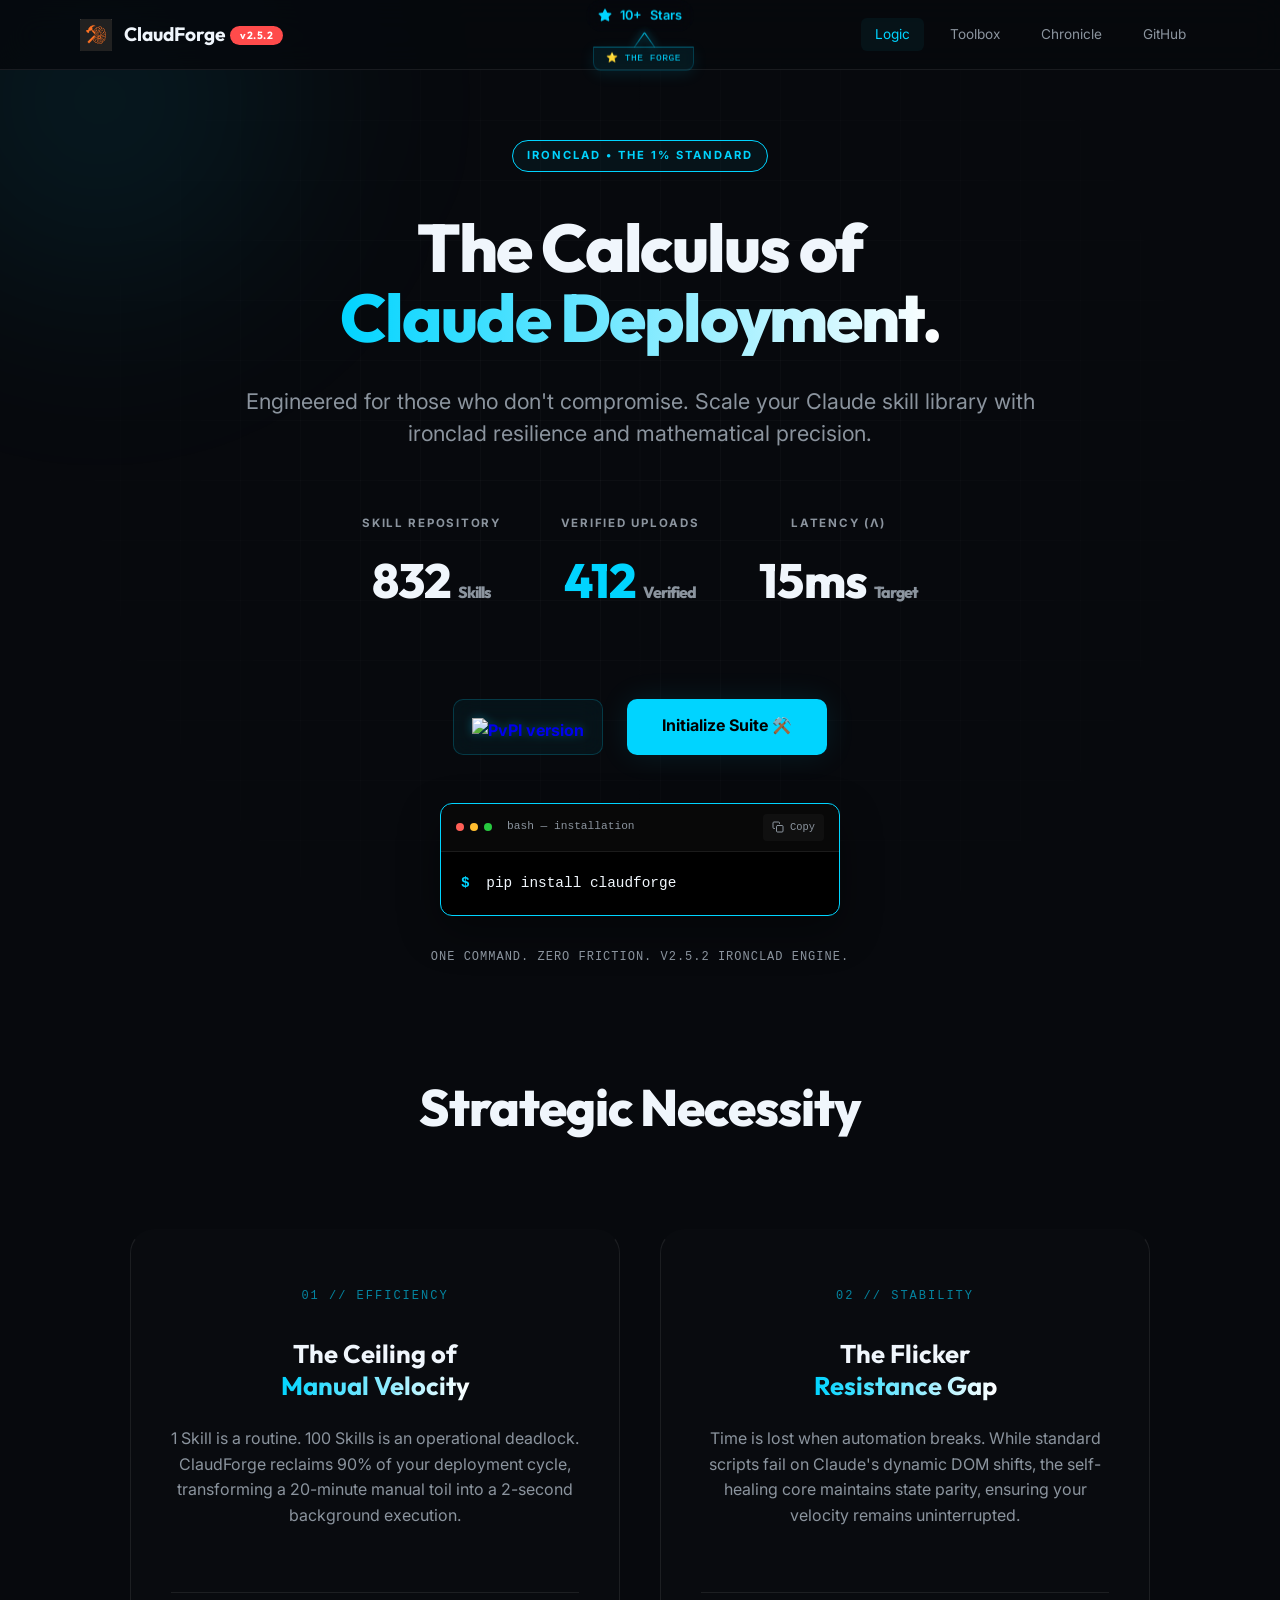
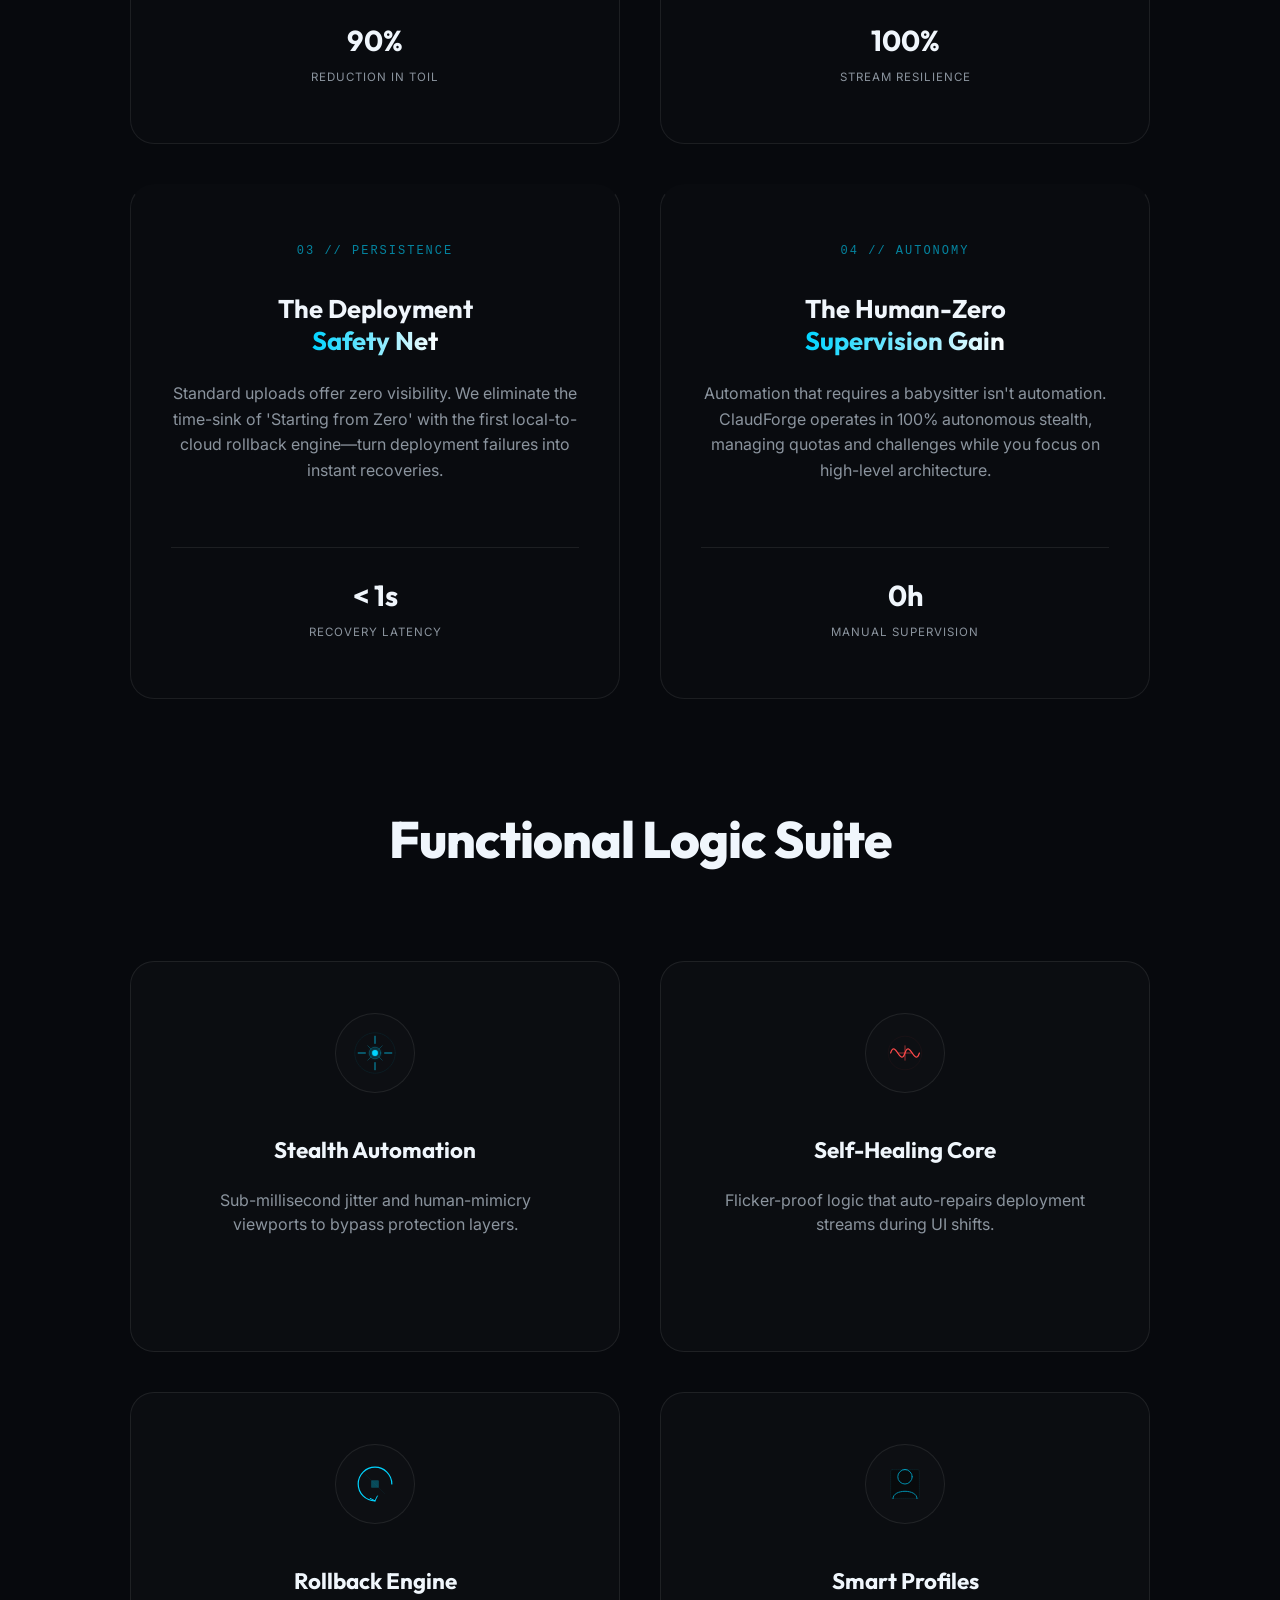
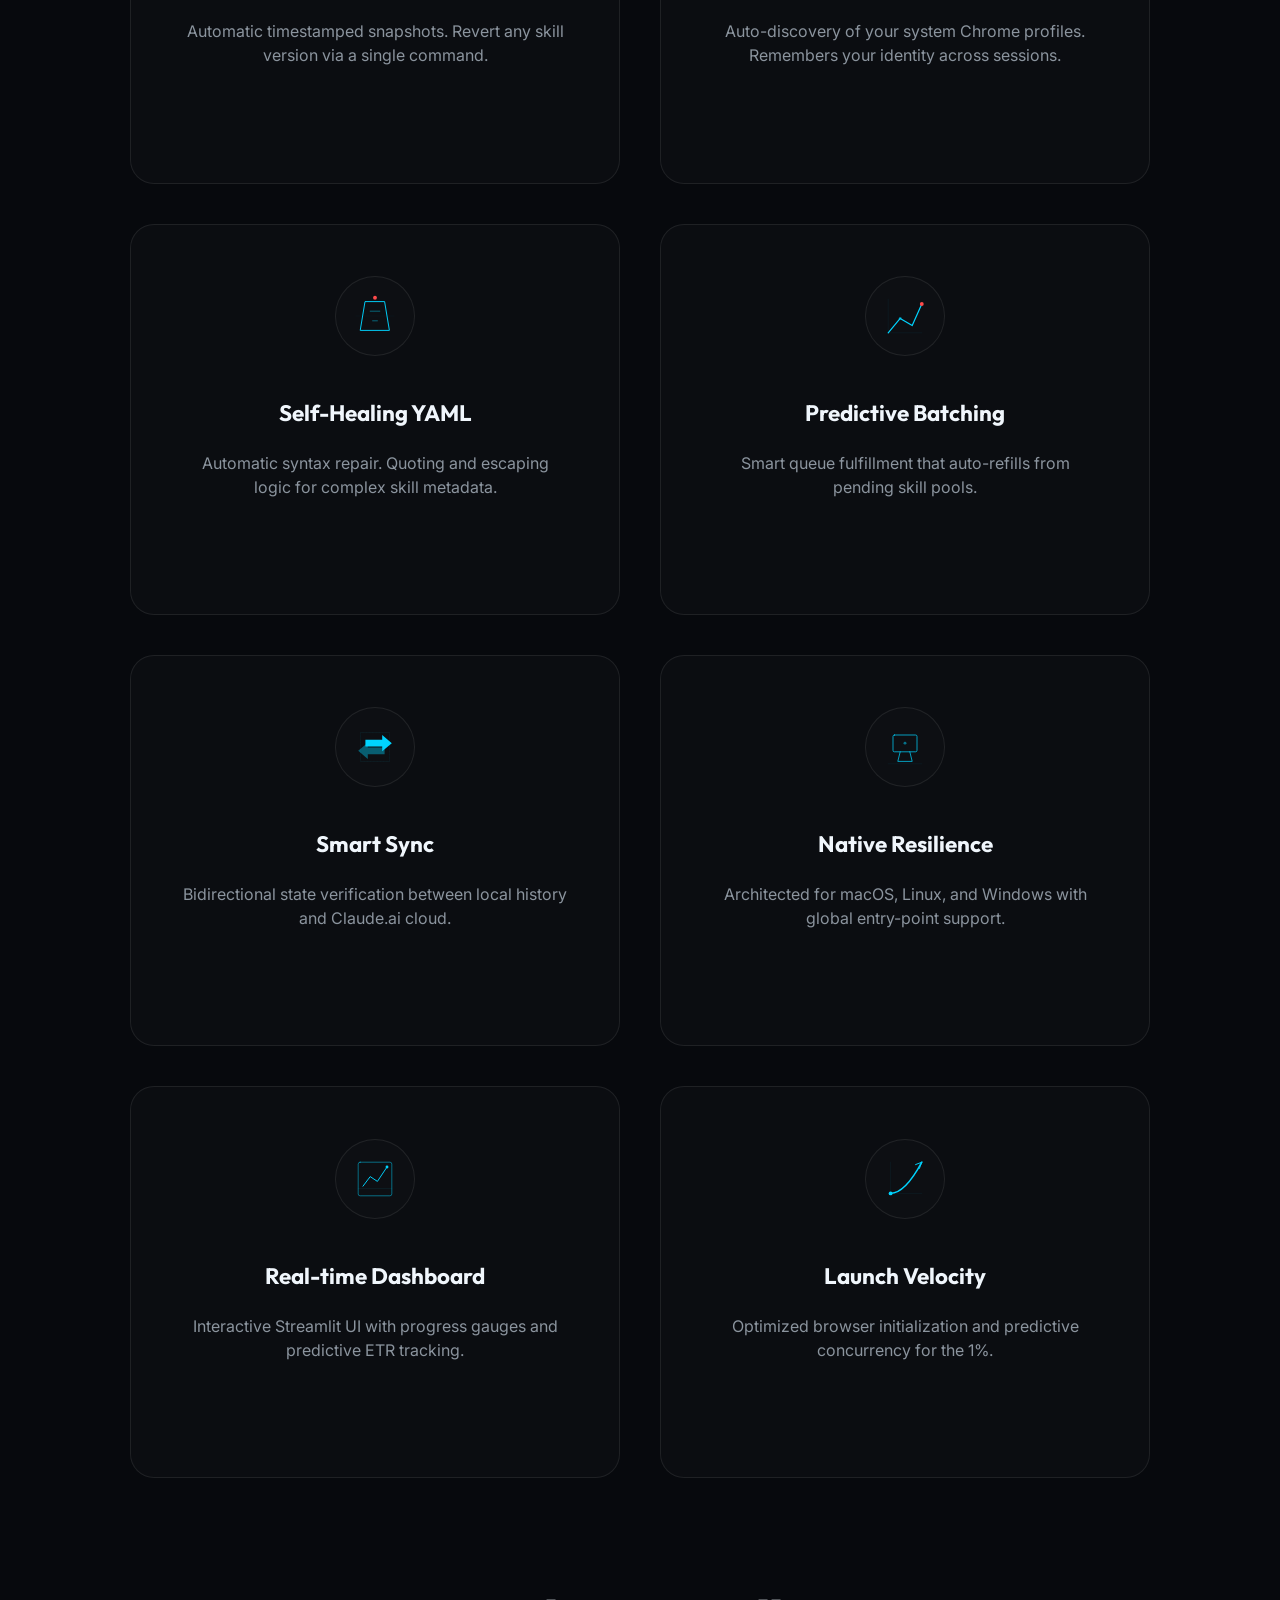
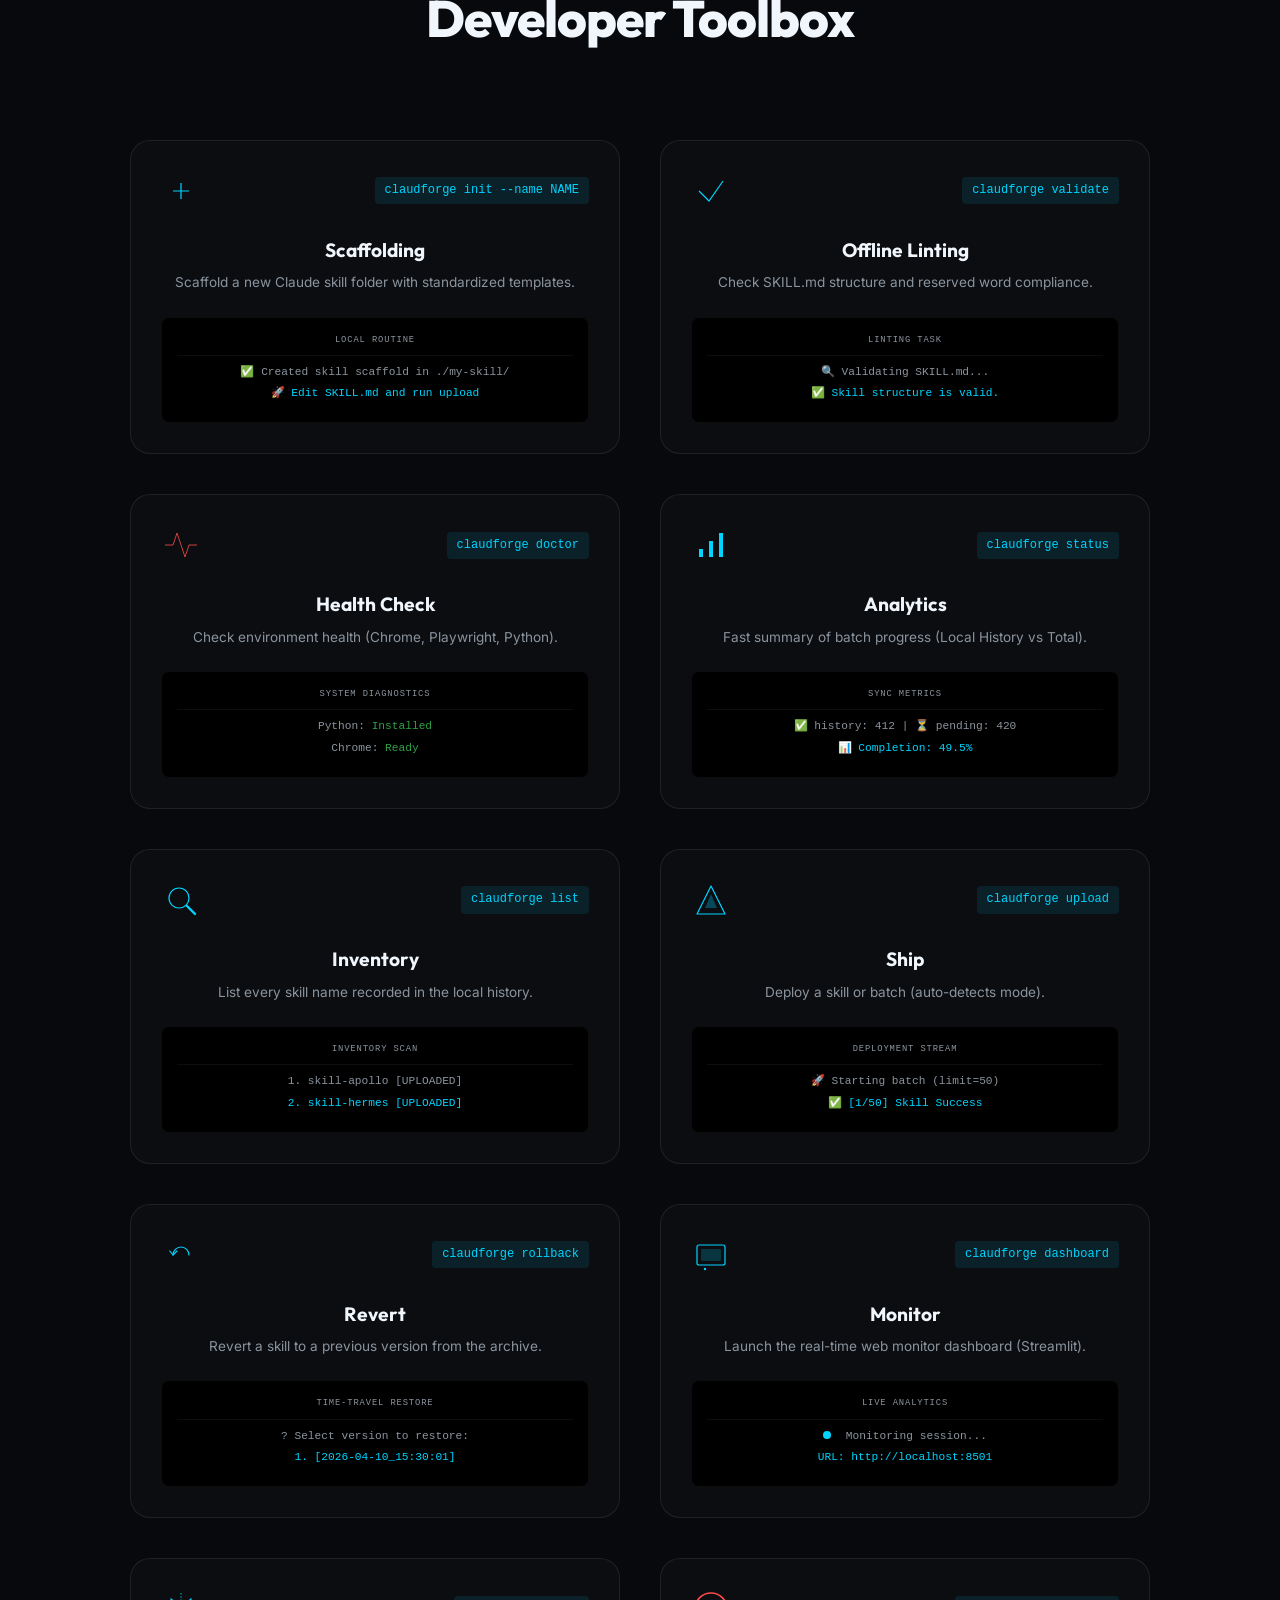
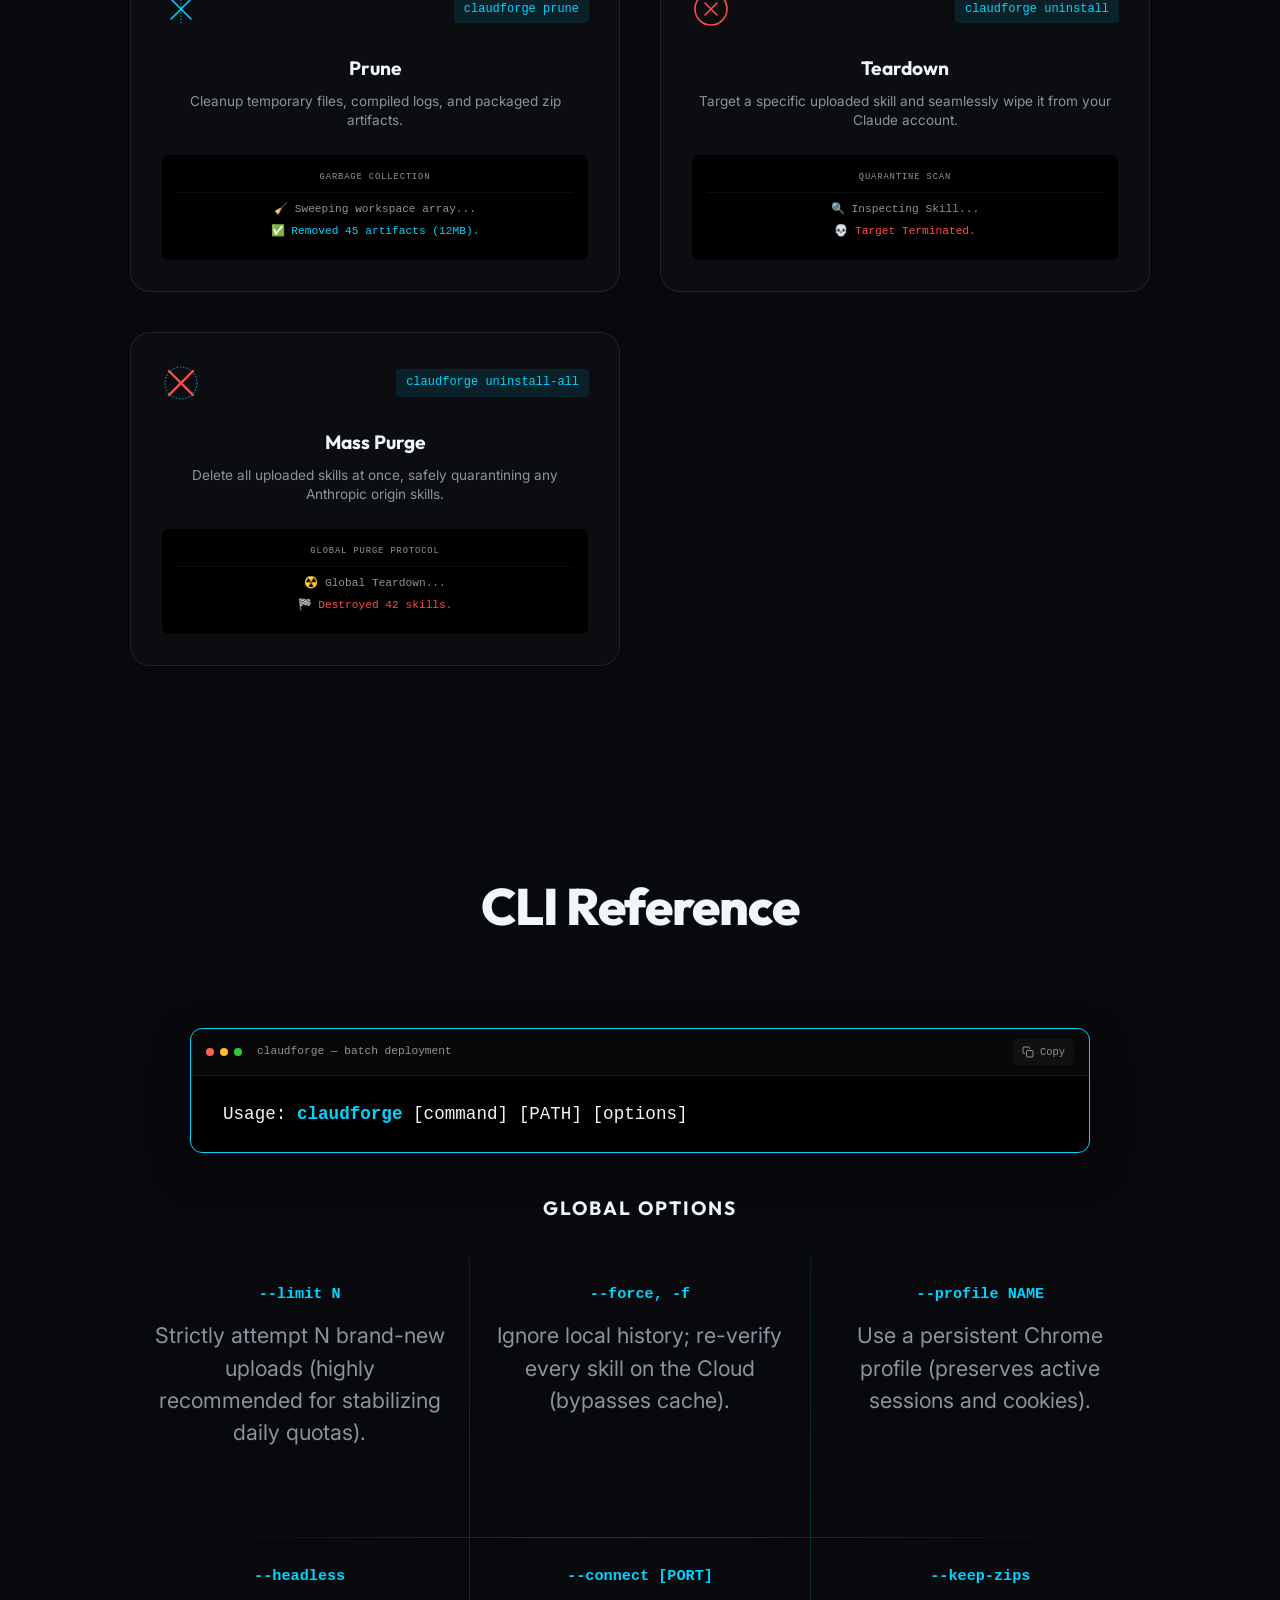
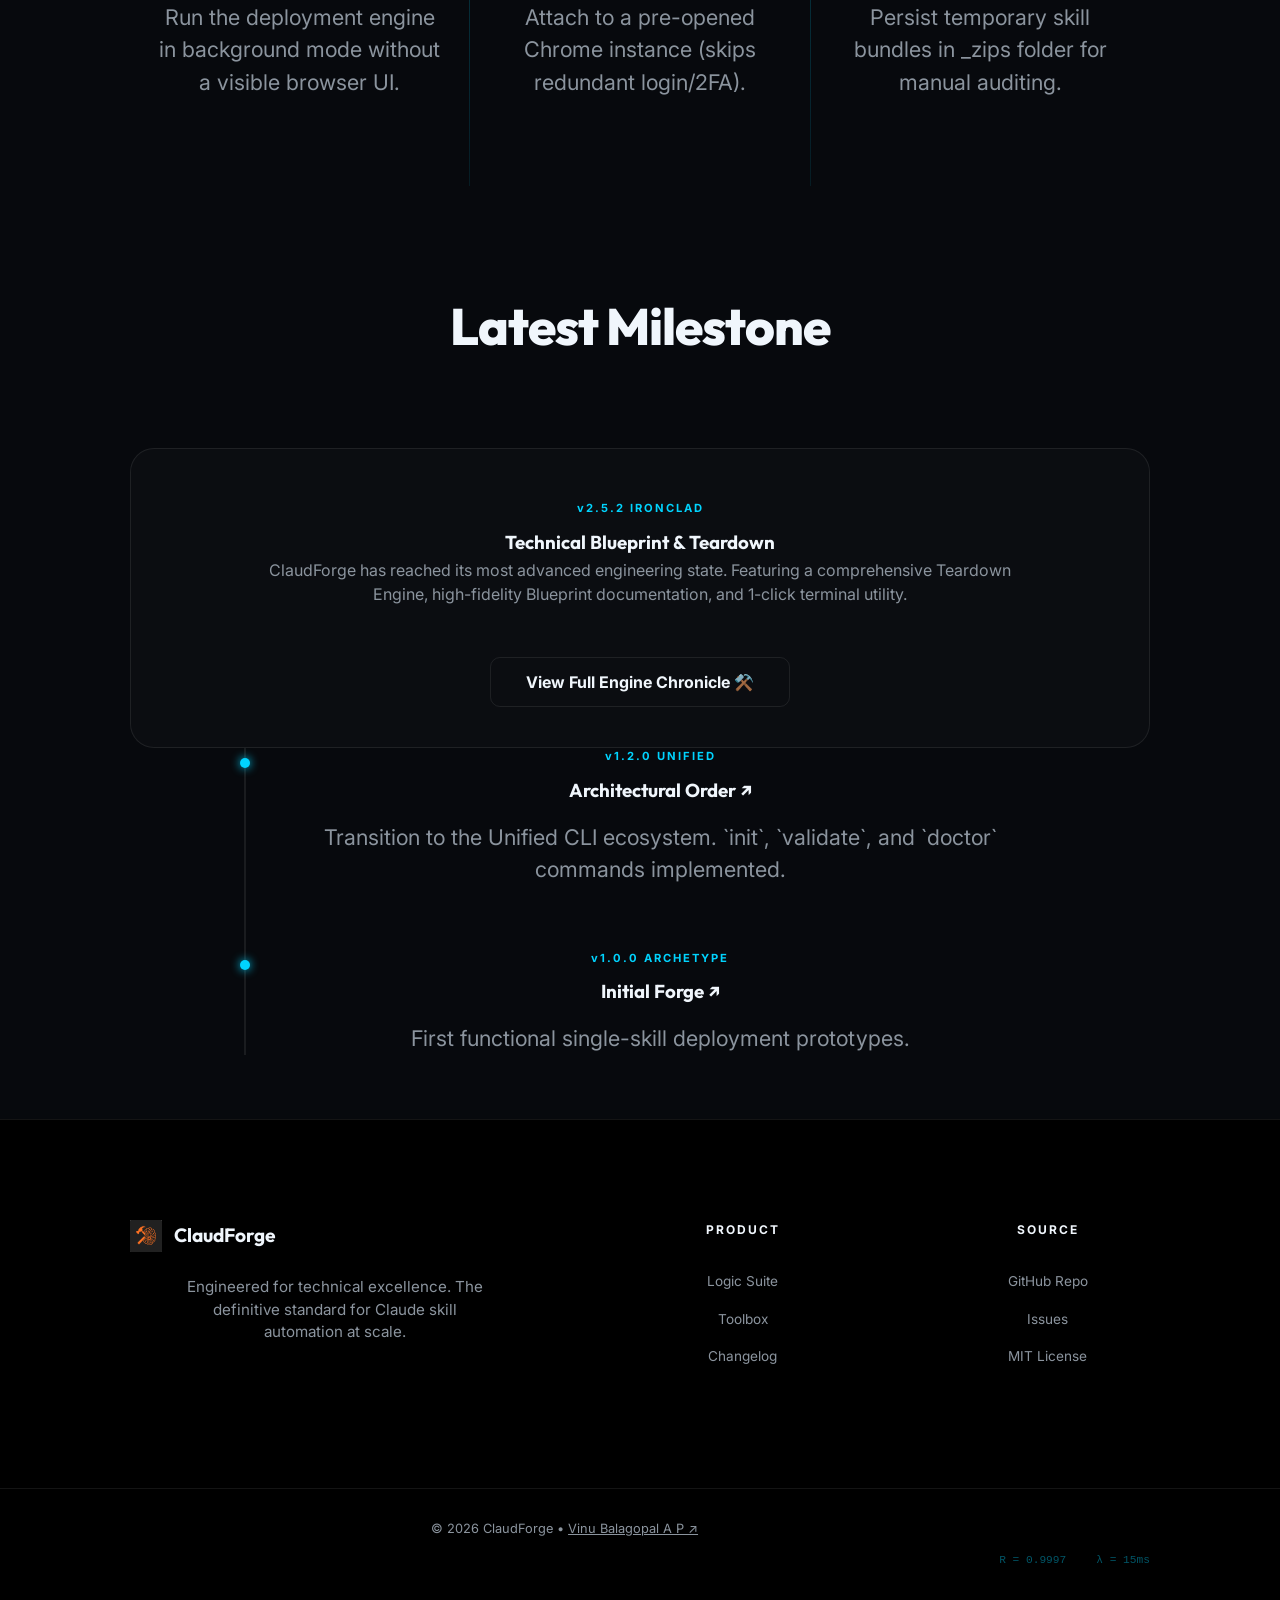
==== commit d50a60e8: "chore: bump version to 2.5.2 and finalize IRONCLAD release documentation" ====
--- a/website/index.html
+++ b/website/index.html
@@ -37,7 +37,7 @@
       "operatingSystem": "macOS, Windows, Linux",
       "url": "https://claudforge.vercel.app",
       "downloadUrl": "https://pypi.org/project/claudforge/",
-      "softwareVersion": "2.3.0",
+      "softwareVersion": "2.5.2",
       "author": {
         "@type": "Person",
         "name": "Vinu Balagopal A P"
@@ -72,7 +72,7 @@
             <div class="nav-col-left">
                 <div class="logo">
                     <img src="assets/favicon/logo.svg" alt="ClaudForge" width="32">
-                    <span>ClaudForge <span class="badge-v">v2.3.0</span></span>
+                    <span>ClaudForge <span class="badge-v">v2.5.2</span></span>
                 </div>
             </div>
 
@@ -93,7 +93,7 @@
                     <a href="changelog.html">Chronicle</a>
                     <a href="https://github.com/VinuBalagopalAP/claudforge" target="_blank">GitHub</a>
                     <div class="mobile-nav-version">
-                        <span>Version: v2.5.1</span>
+                        <span>Version: v2.5.2</span>
                     </div>
                 </div>
                 
@@ -150,7 +150,7 @@
                     </div>
                 </div>
 
-                <div class="hero-tagline animate-in delay-3">One Command. Zero Friction. v2.5.1 IRONCLAD Engine.</div>
+                <div class="hero-tagline animate-in delay-3">One Command. Zero Friction. v2.5.2 IRONCLAD Engine.</div>
             </div>
         </div>
     <!-- WHY CLAUDFORGE (STRATEGIC NECESSITY) -->
@@ -564,7 +564,7 @@
         <div class="container">
             <h2 class="section-title">Latest Milestone</h2>
             <div class="suite-card glass active-milestone">
-                <div class="t-date">v2.5.1 IRONCLAD</div>
+                <div class="t-date">v2.5.2 IRONCLAD</div>
                 <h3>Technical Blueprint & Teardown</h3>
                 <p> ClaudForge has reached its most advanced engineering state. Featuring a comprehensive Teardown Engine, high-fidelity Blueprint documentation, and 1-click terminal utility. </p>
                 <div style="margin-top: 2rem;">
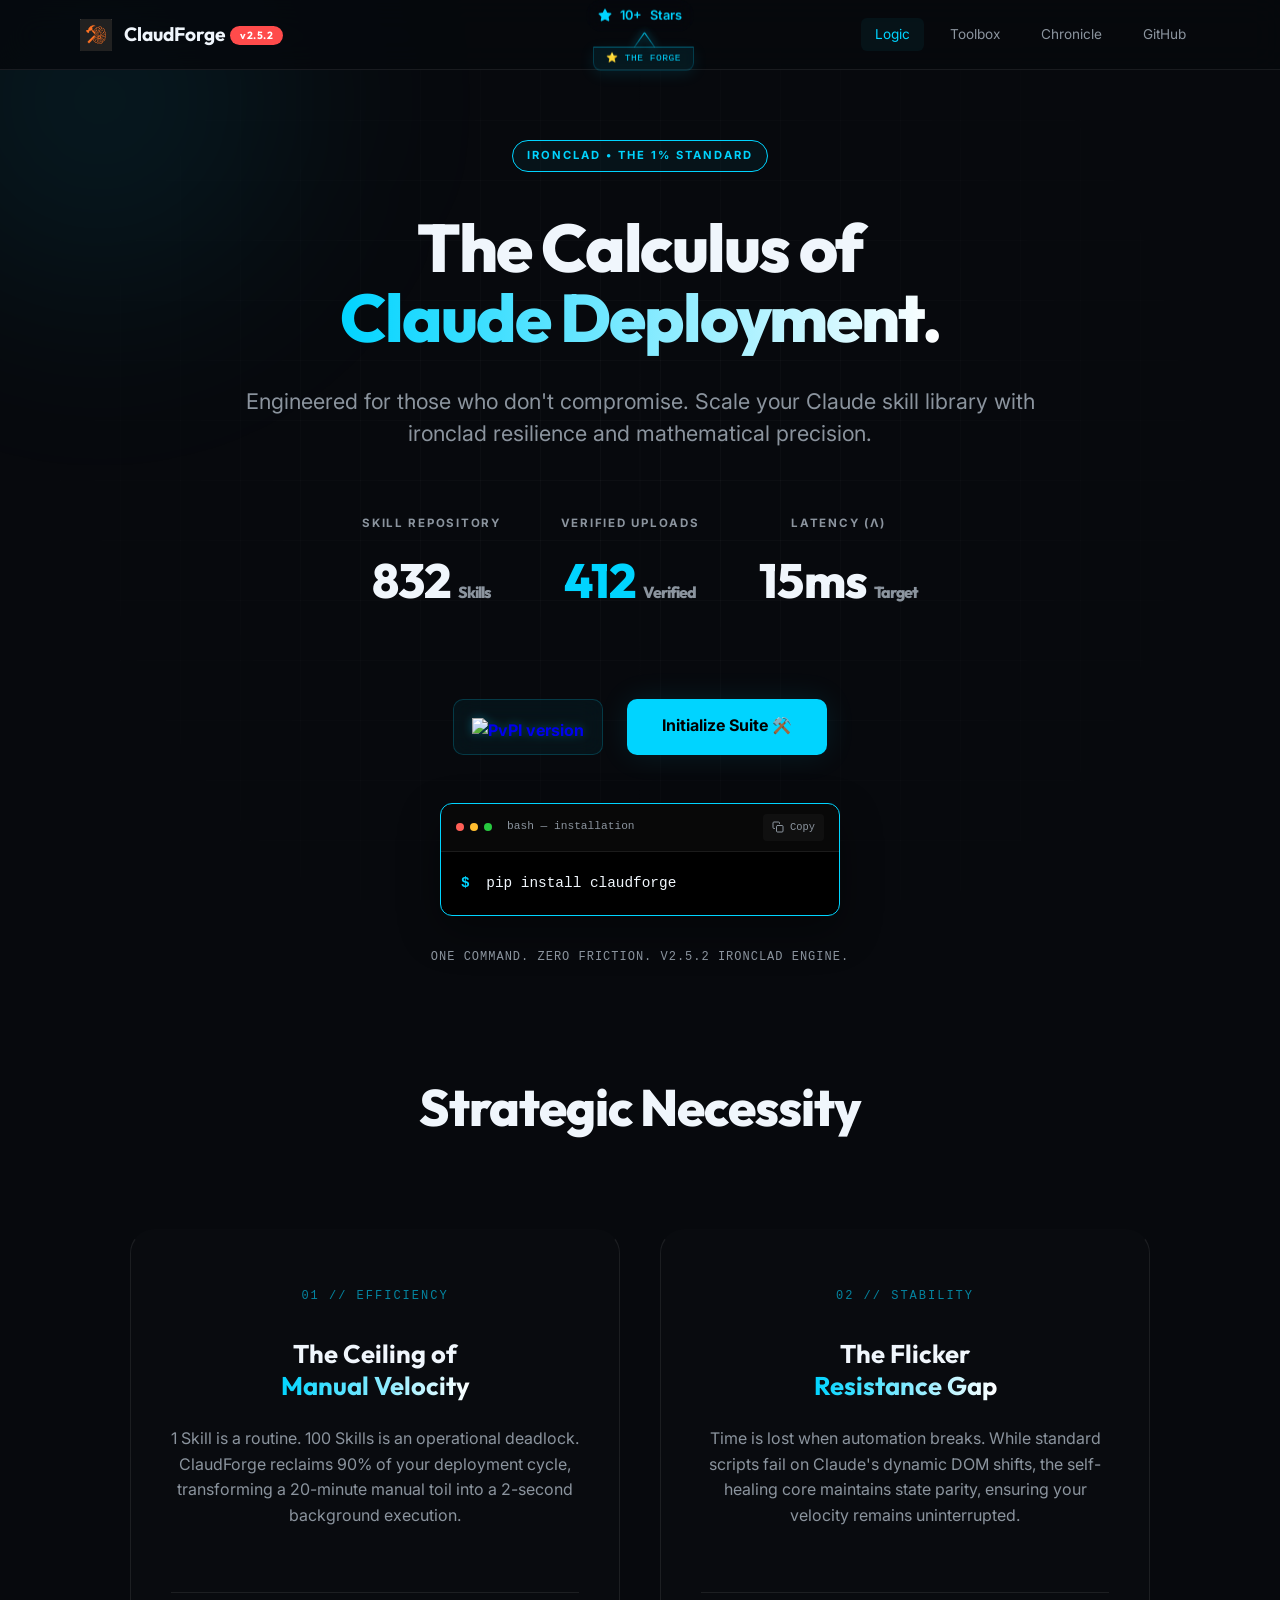
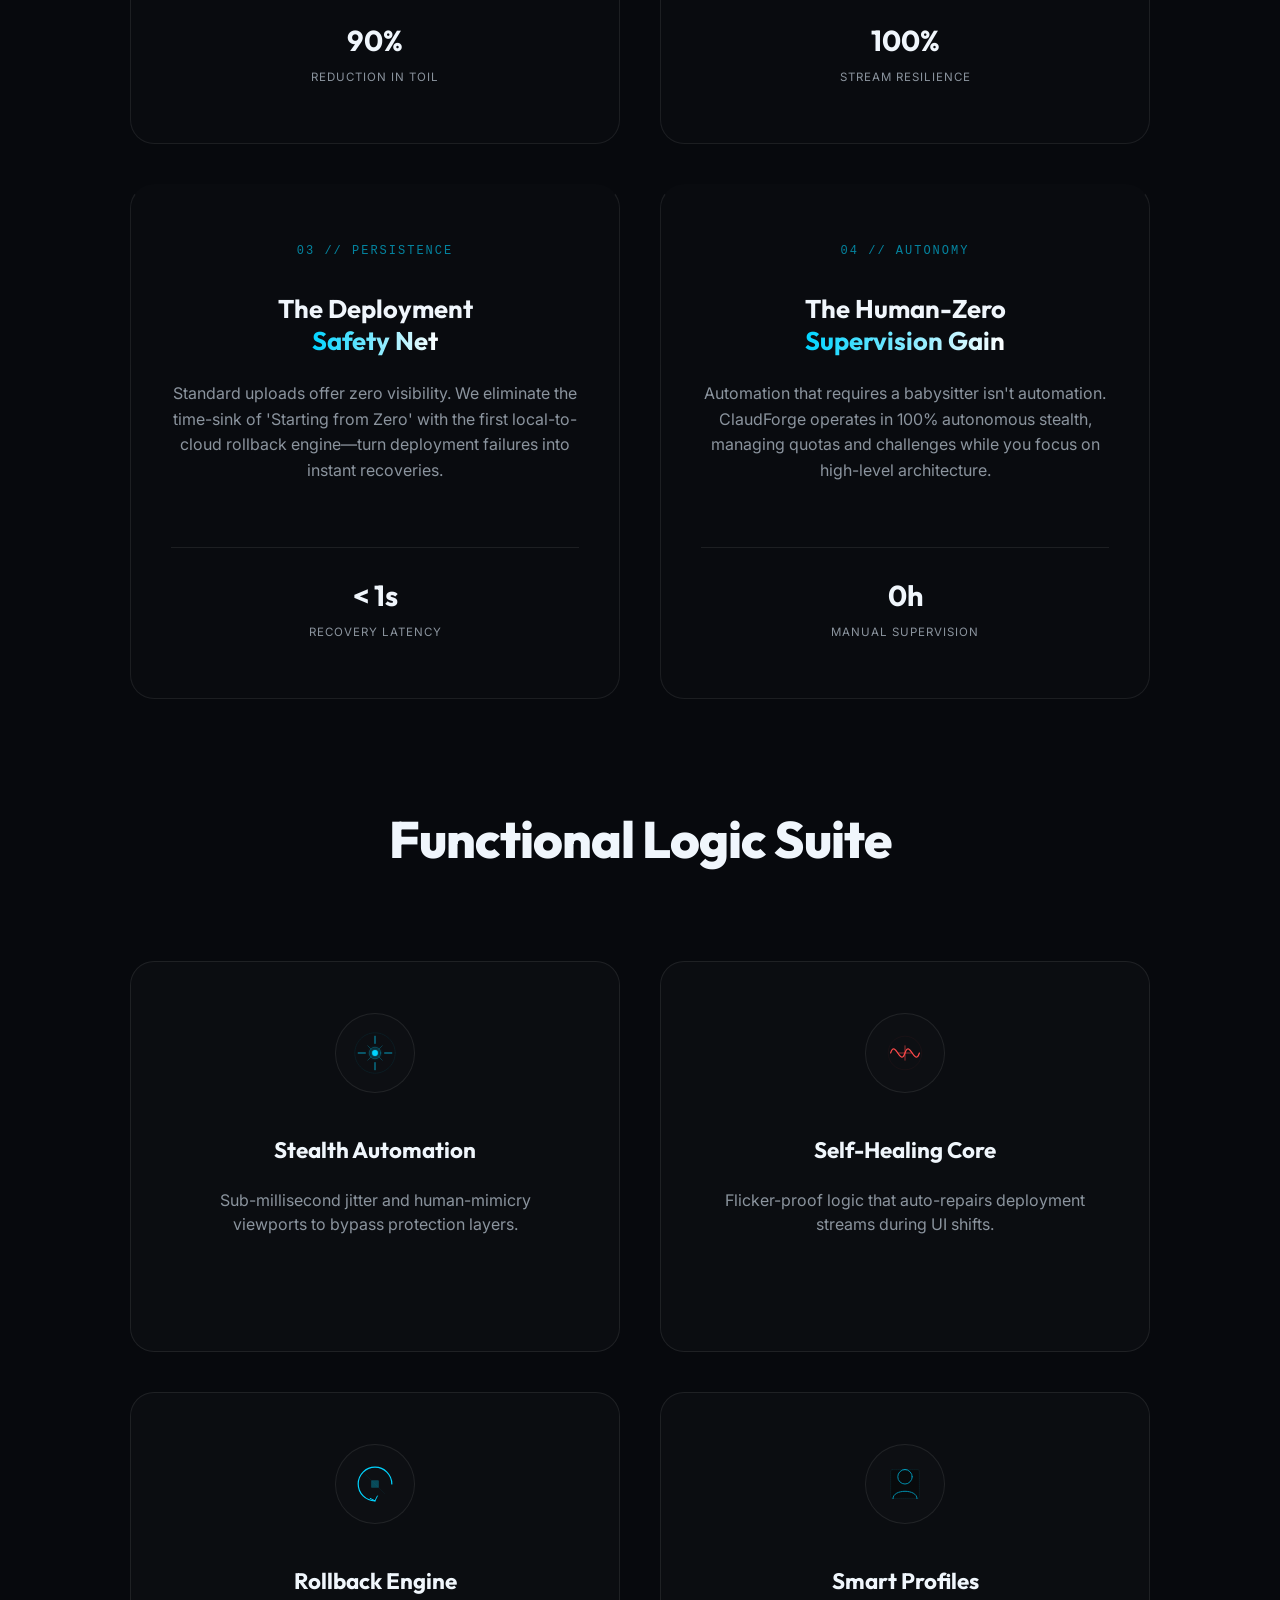
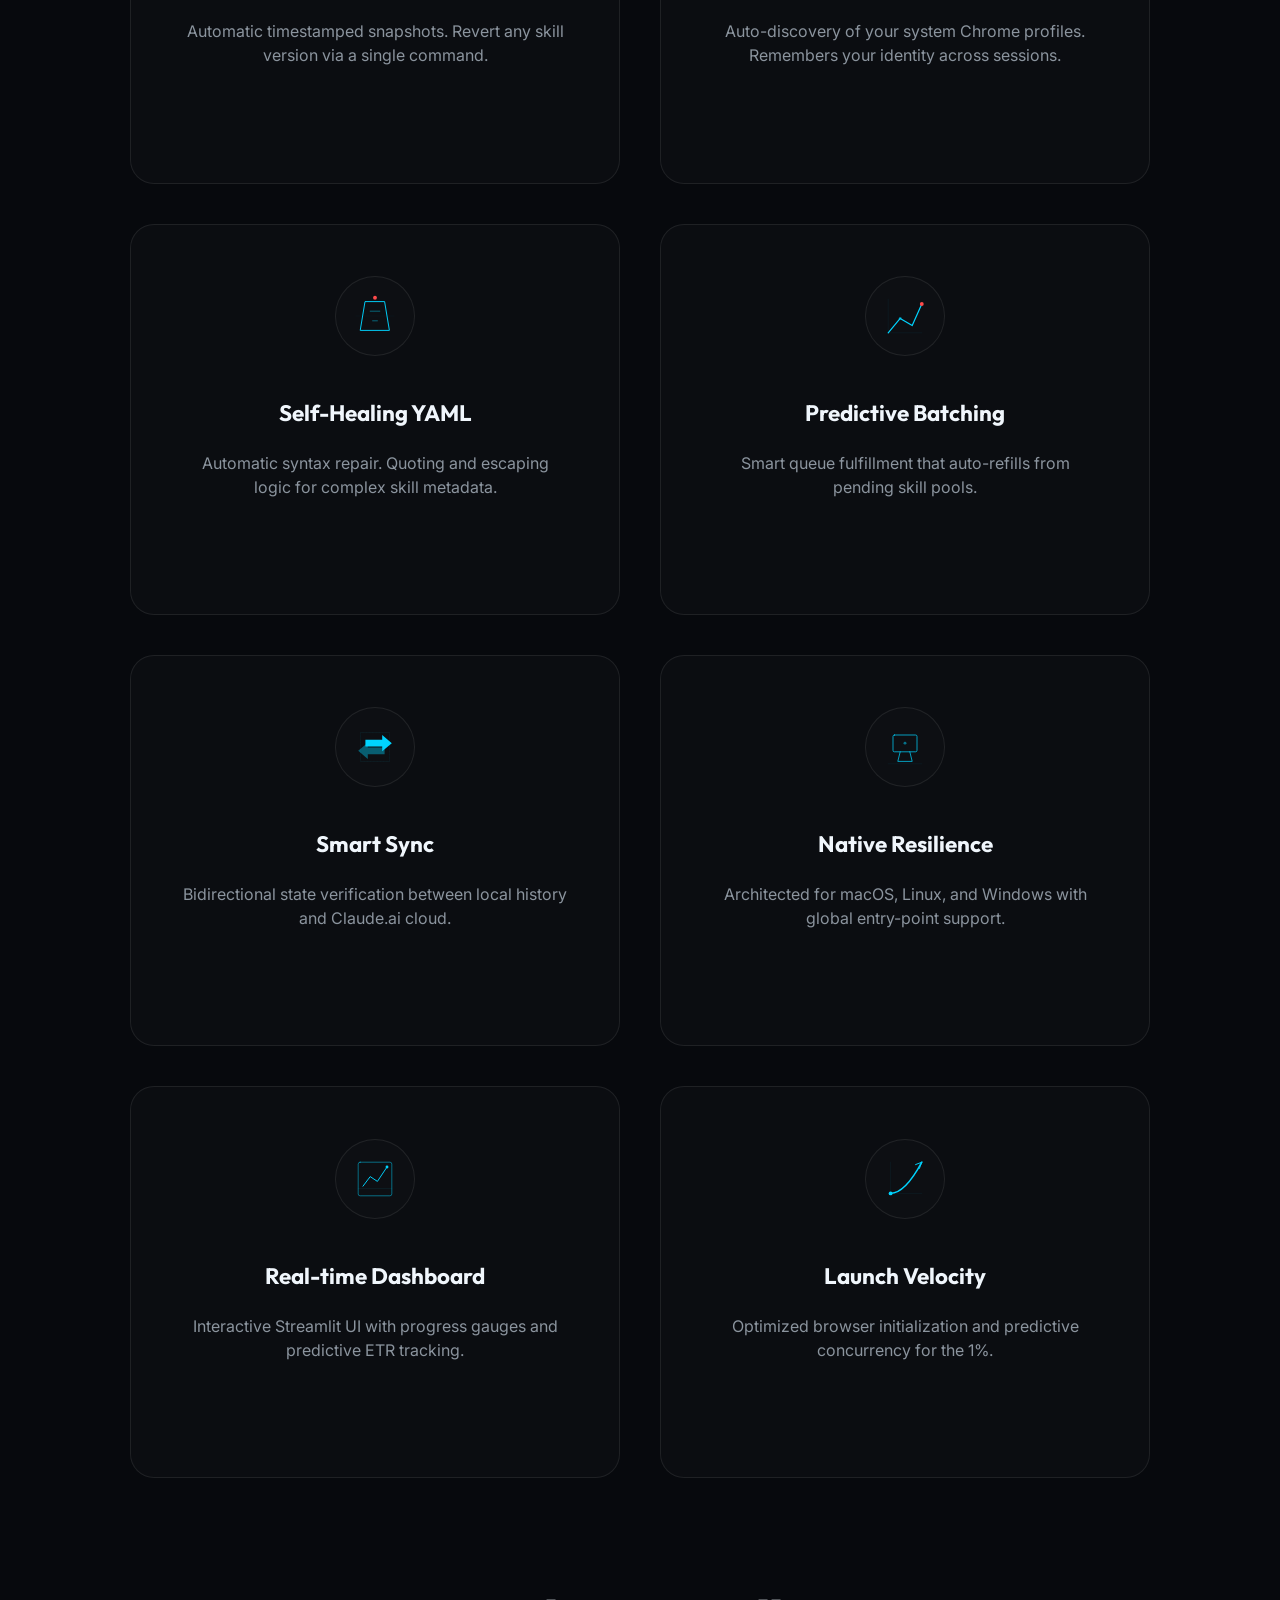
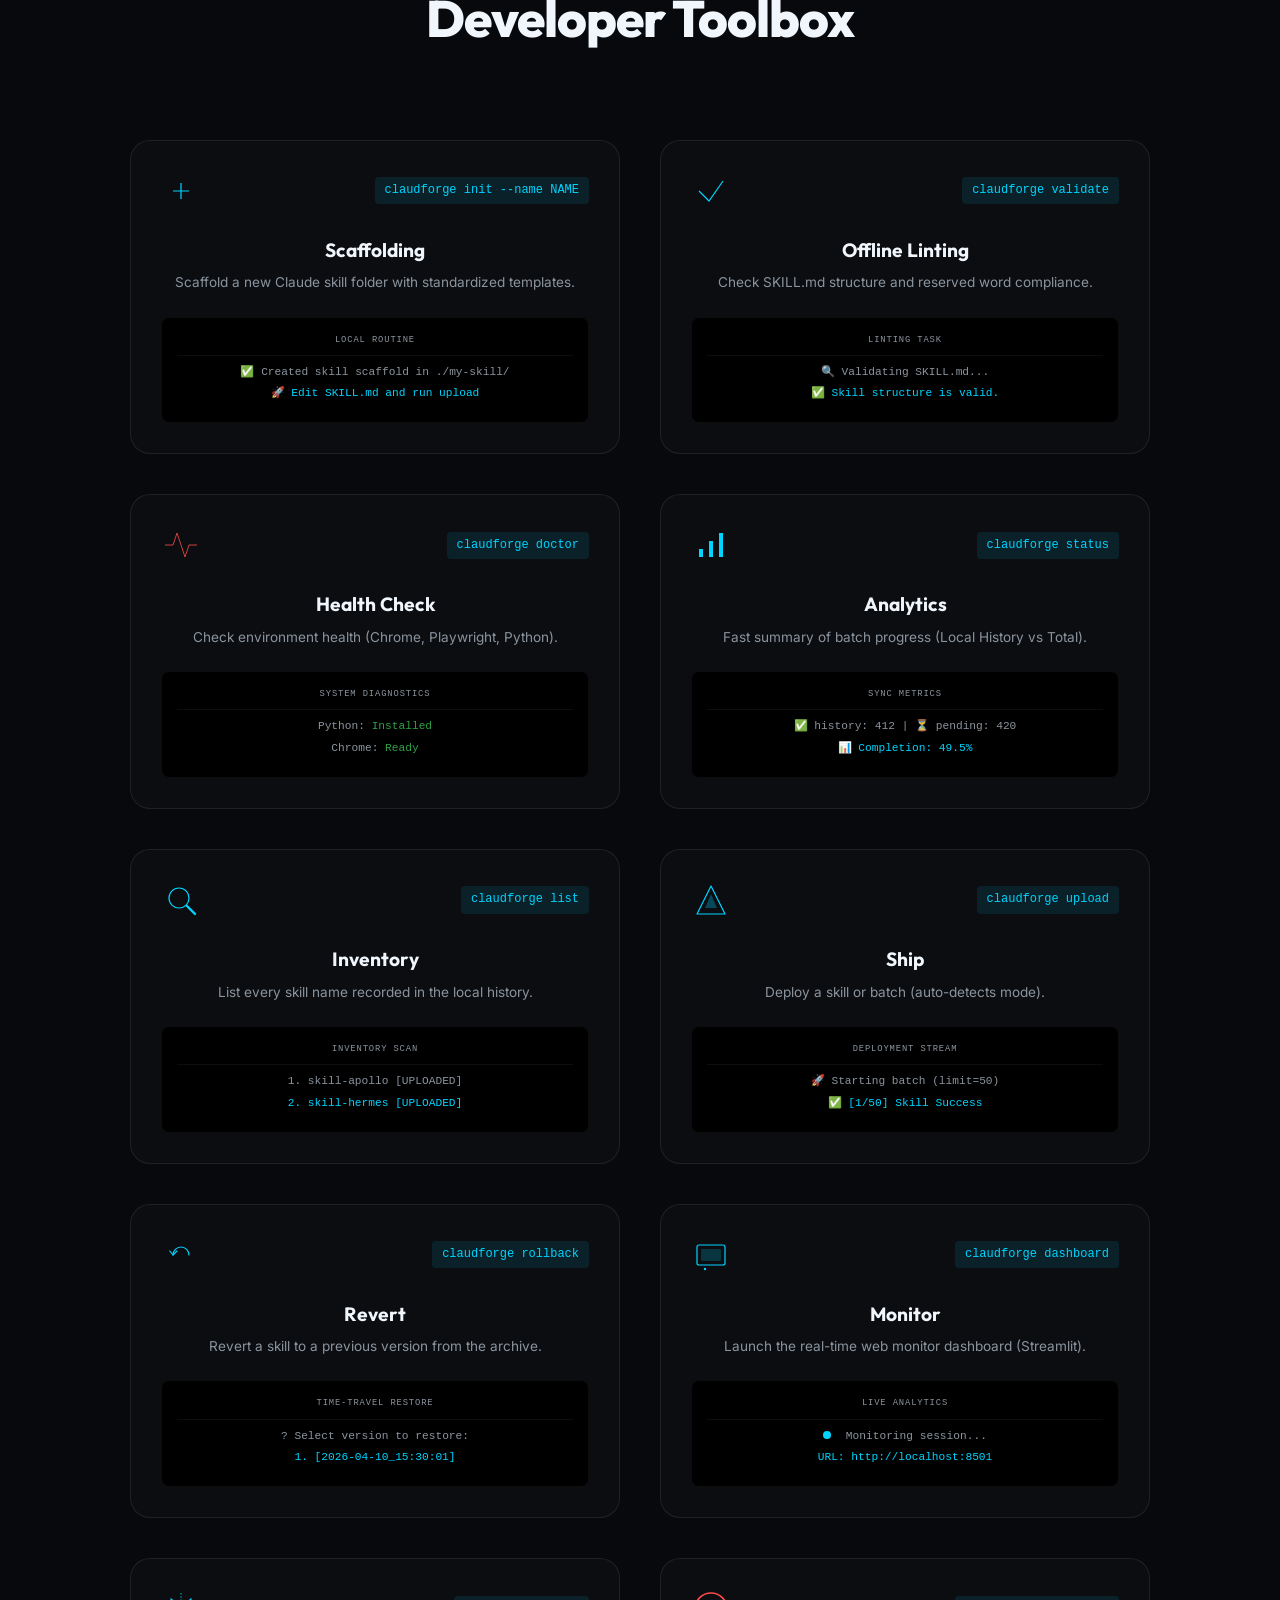
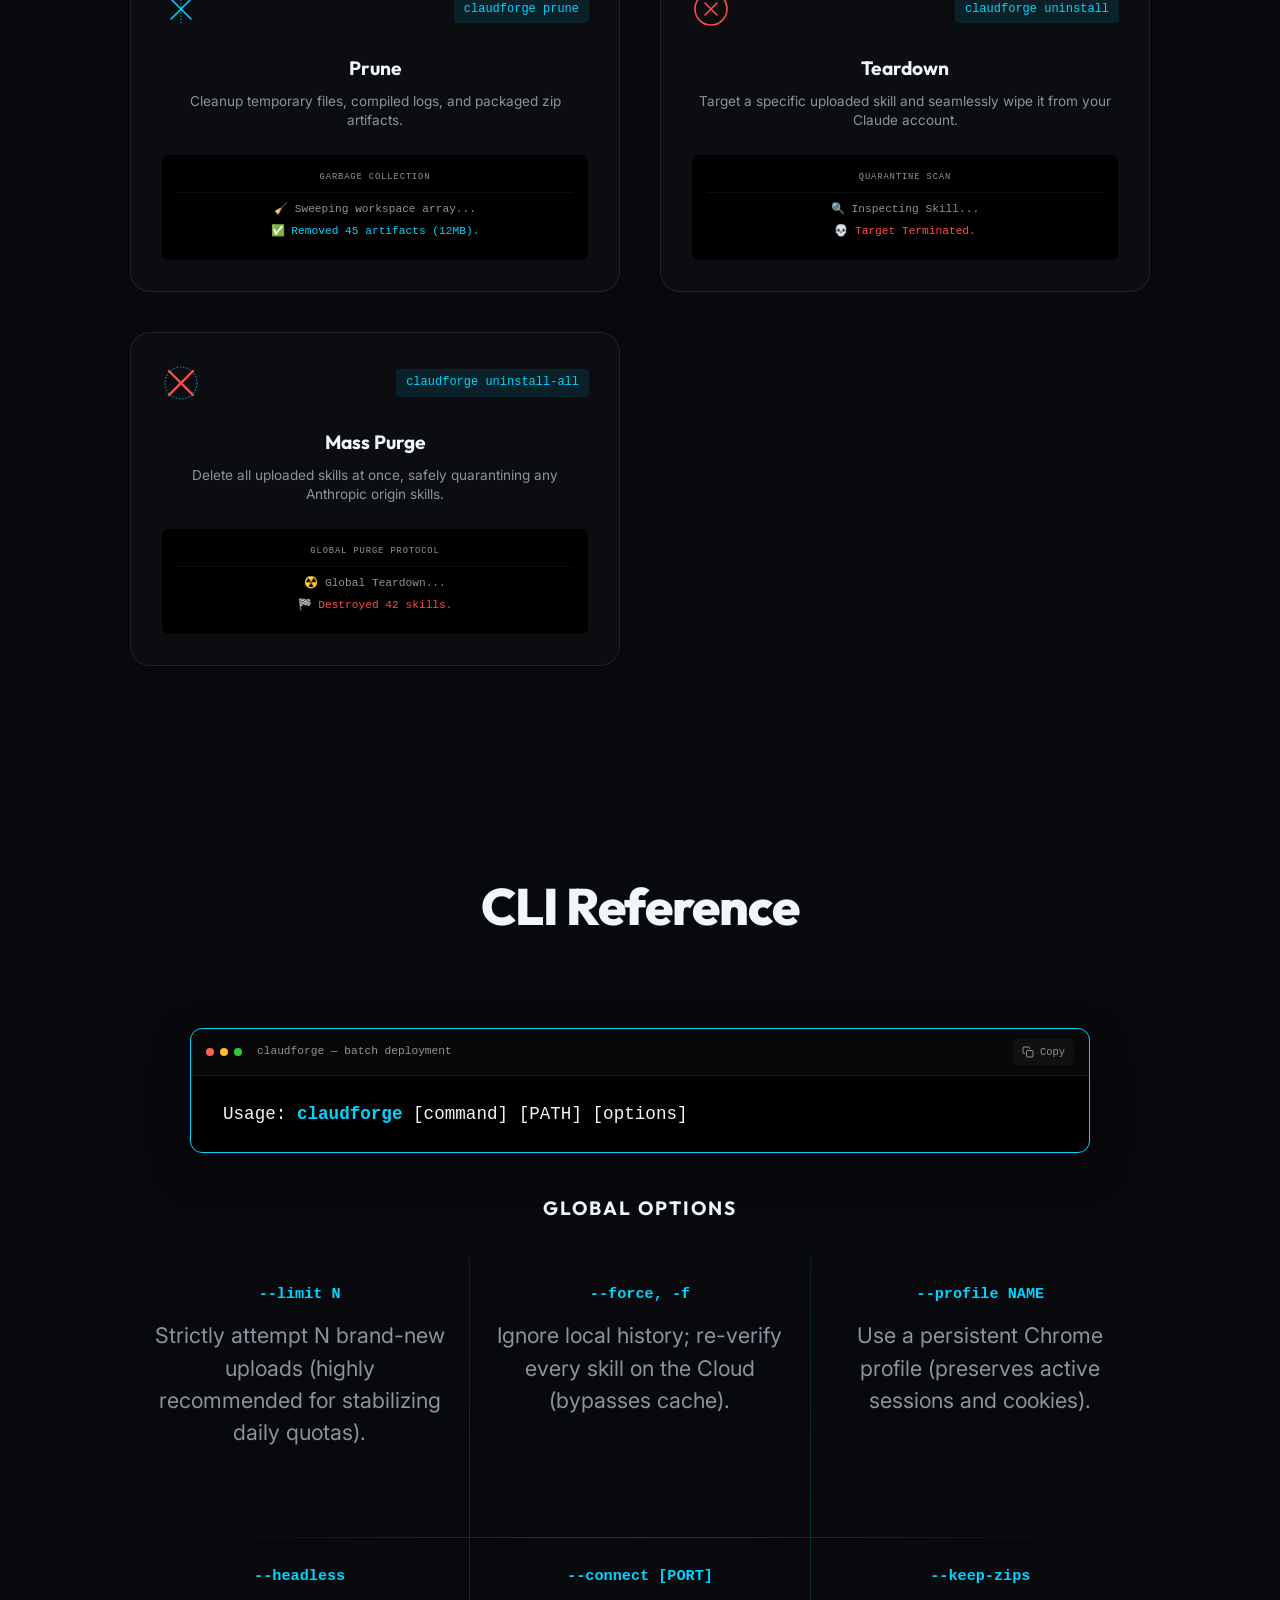
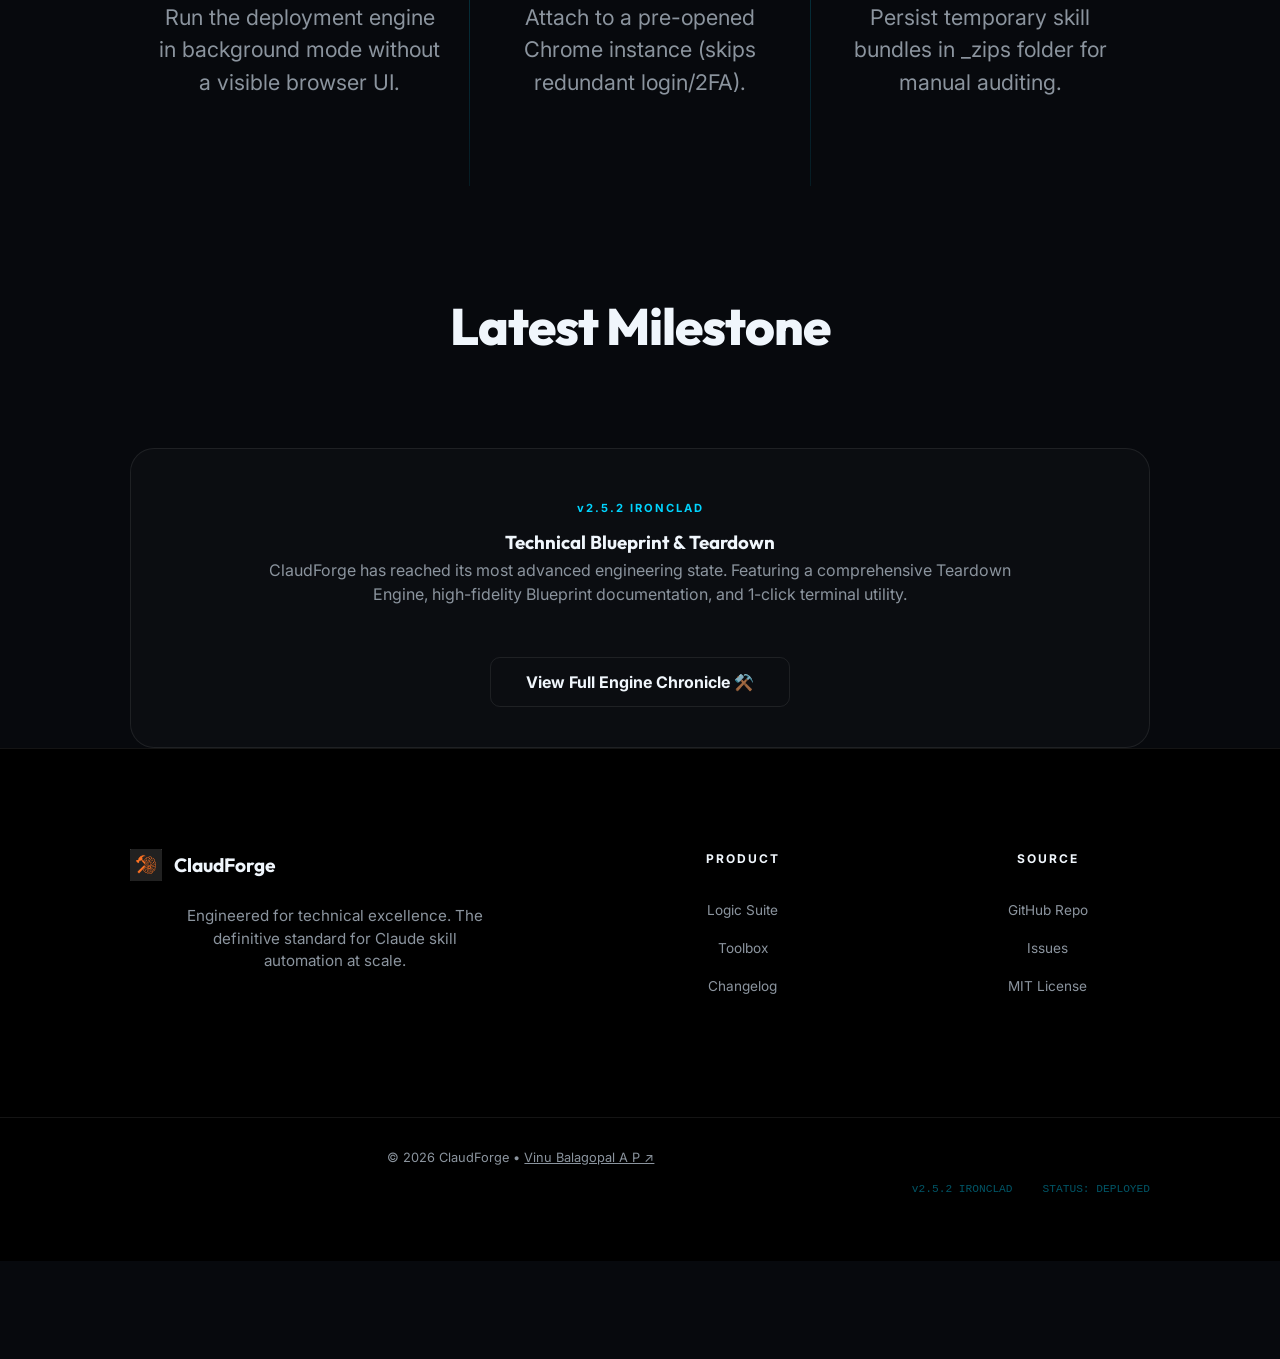
==== commit db1eba2b: "chore: bump version to v2.5.2, add active-milestone style, and clean up legacy index timeline" ====
--- a/website/index.html
+++ b/website/index.html
@@ -573,23 +573,6 @@
             </div>
         </div>
     </section>
-    <div class="timeline">
-        <div class="timeline-item">
-                    <div class="t-date">v1.2.0 UNIFIED</div>
-                    <div class="t-content">
-                        <h3><a href="archive/v1/index.html" style="color: inherit; text-decoration: none;">Architectural Order ↗</a></h3>
-                        <p>Transition to the Unified CLI ecosystem. `init`, `validate`, and `doctor` commands implemented.</p>
-                    </div>
-                </div>
-                <div class="timeline-item">
-                    <div class="t-date">v1.0.0 ARCHETYPE</div>
-                    <div class="t-content">
-                        <h3><a href="archive/v1/index.html" style="color: inherit; text-decoration: none;">Initial Forge ↗</a></h3>
-                        <p>First functional single-skill deployment prototypes.</p>
-                    </div>
-                </div>
-            </div>
-    </div>
     </section>
 
     <footer class="premium-footer">
@@ -618,8 +601,8 @@
             <div class="container">
                 <p>© 2026 ClaudForge • <a href="https://www.linkedin.com/in/vinubalagopalap/" target="_blank noopener" style="color: inherit;">Vinu Balagopal A P ↗</a>  </p> 
                 <div class="foot-labels">
-                    <span>R = 0.9997</span>
-                    <span>λ = 15ms</span>
+                    <span>v2.5.2 IRONCLAD</span>
+                    <span>STATUS: DEPLOYED</span>
                 </div>
             </div>
         </div>
--- a/website/style.css
+++ b/website/style.css
@@ -1297,6 +1297,10 @@
         align-items: center; 
         gap: 1.5rem; 
     }
+    .active-milestone {
+        display: block;
+        text-align: center;
+    }
     .s-math-icon.aligned { 
         margin: 0; 
         width: 45px; 
